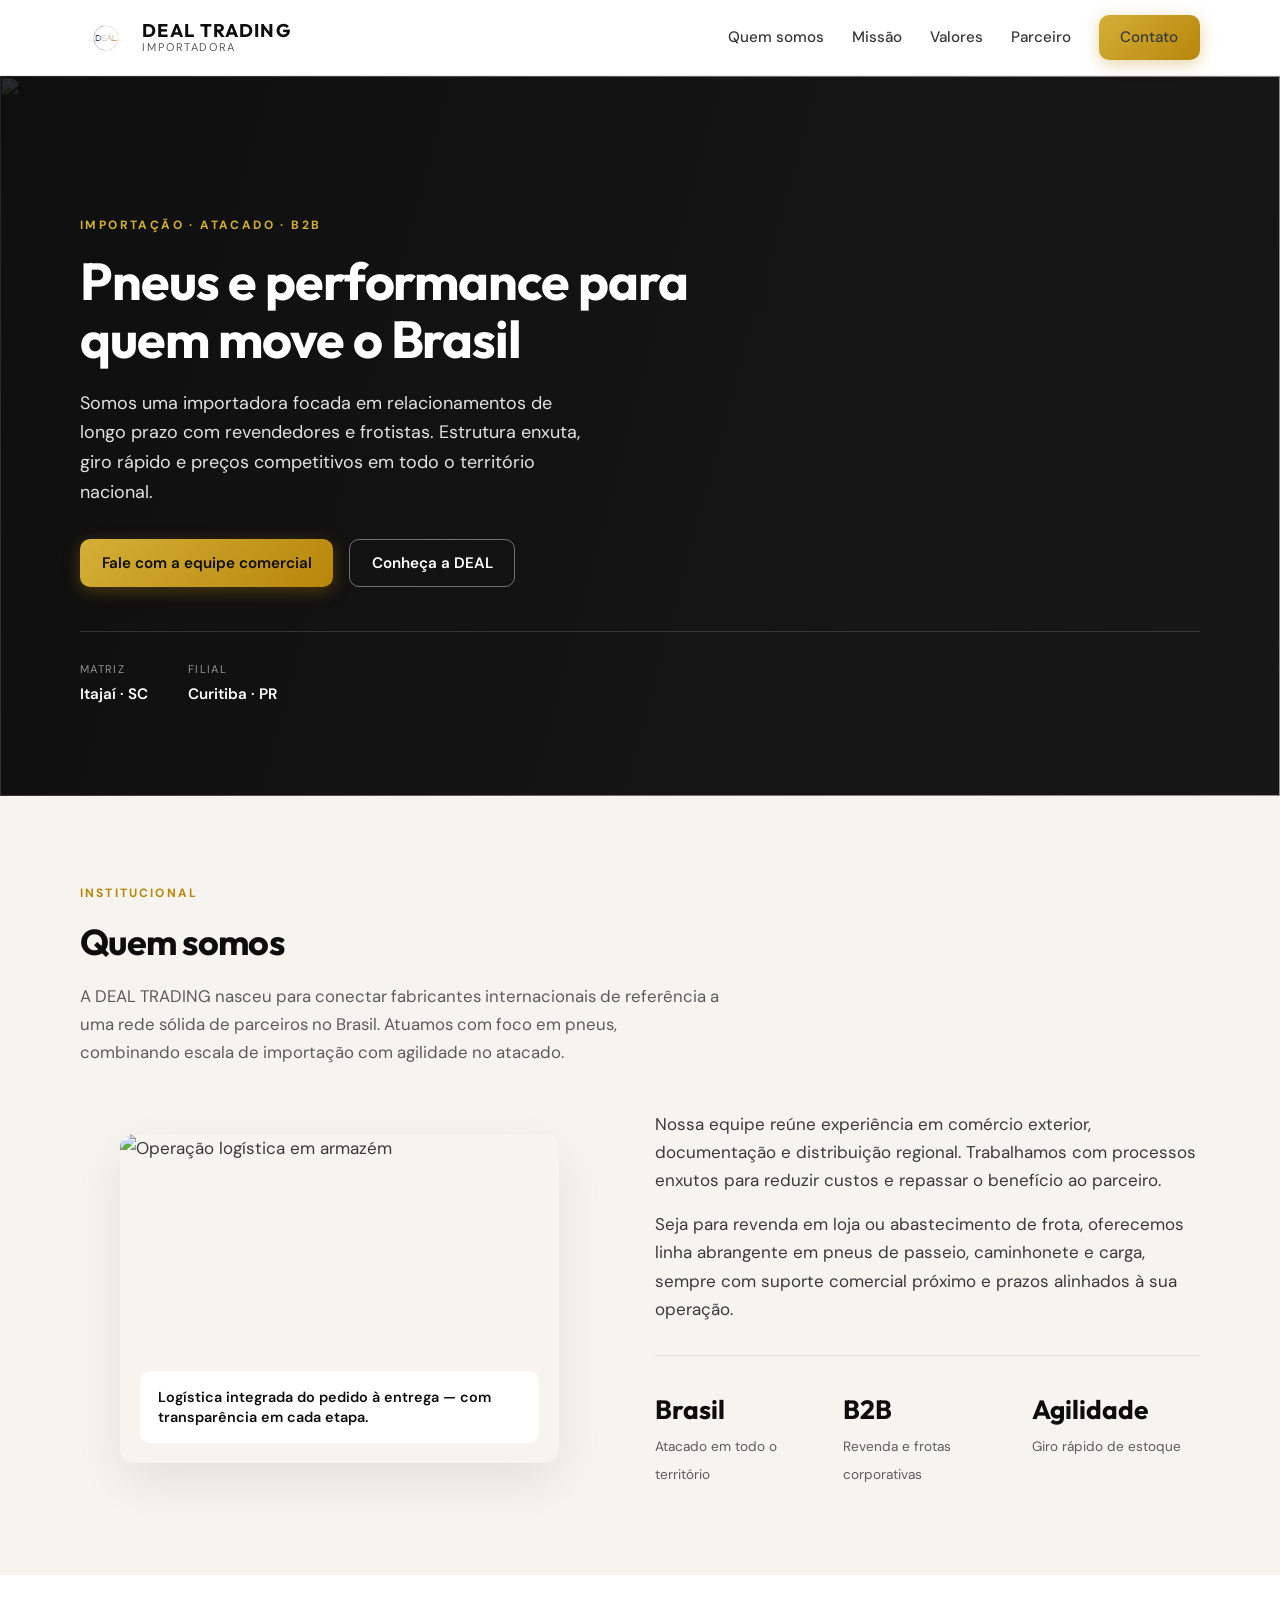
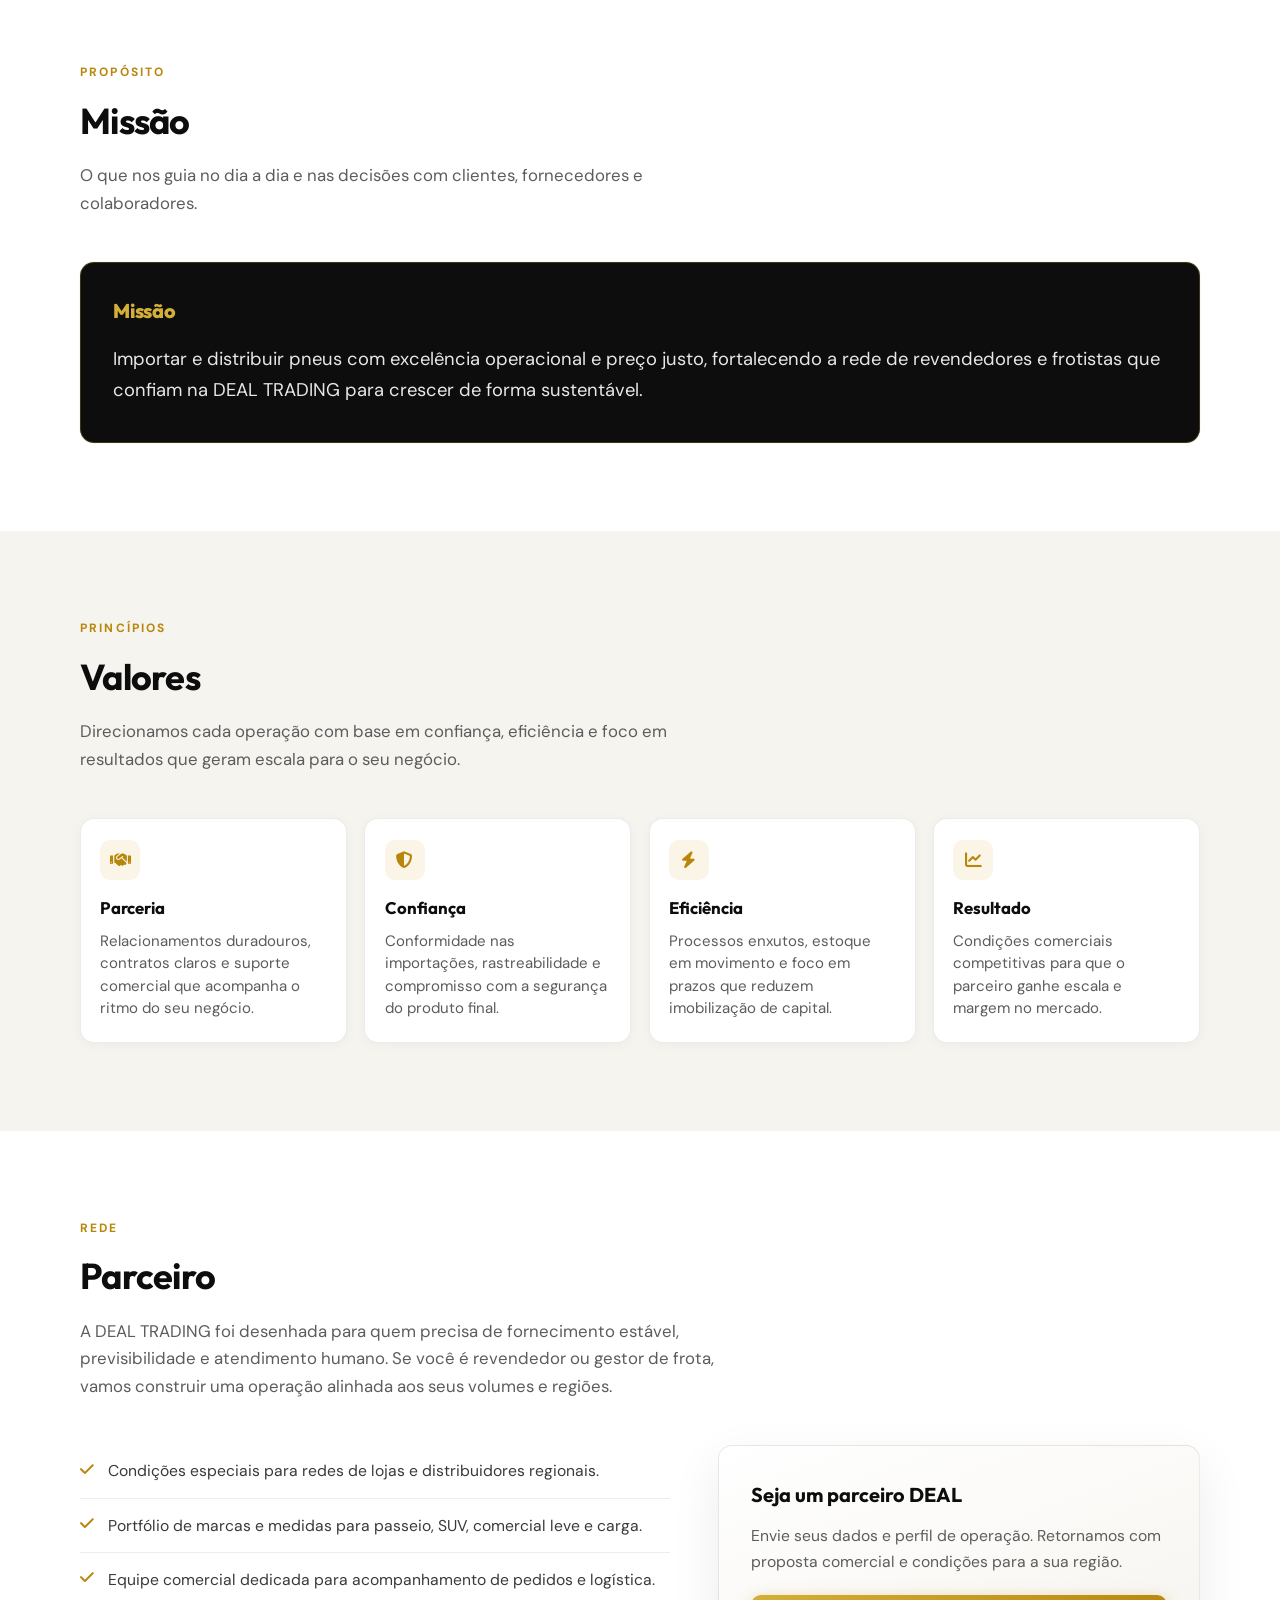
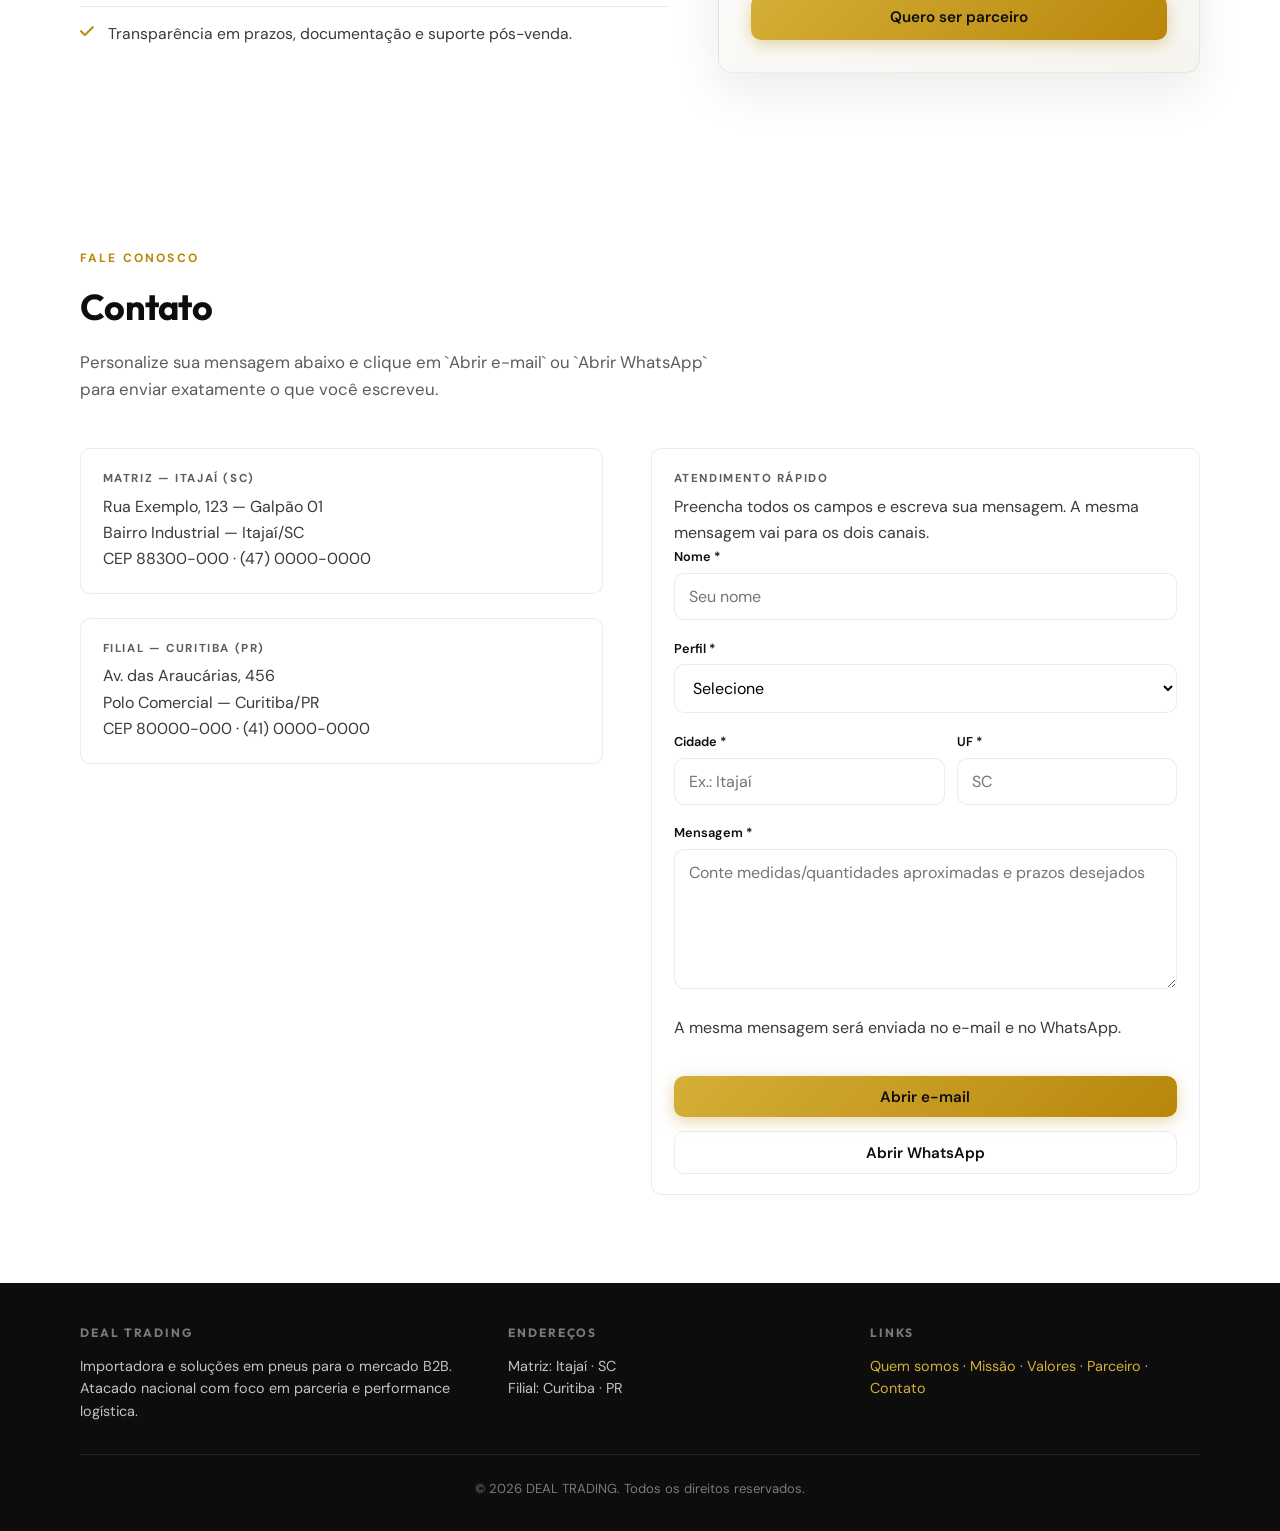
==== index.html @ a2741503 "v1.0" ====
<!DOCTYPE html>
<html lang="pt-BR">
<head>
  <meta charset="utf-8">
  <meta name="viewport" content="width=device-width, initial-scale=1">
  <meta name="description" content="DEAL TRADING — importadora especializada em pneus e soluções B2B. Atacado nacional, logística eficiente e parceria de longo prazo. Matriz em Itajaí (SC).">
  <meta name="theme-color" content="#0d0d0d">
  <title>DEAL TRADING | Importadora e soluções em pneus</title>
  <link rel="icon" type="image/svg+xml" href="data:image/svg+xml,%3Csvg xmlns='http://www.w3.org/2000/svg' viewBox='0 0 32 32'%3E%3Crect width='32' height='32' rx='6' fill='%23d4af37'/%3E%3Ctext x='16' y='21' text-anchor='middle' font-family='system-ui' font-size='14' font-weight='700' fill='%230d0d0d'%3ED%3C/text%3E%3C/svg%3E">
  <link rel="preconnect" href="https://fonts.googleapis.com">
  <link rel="preconnect" href="https://fonts.gstatic.com" crossorigin>
  <link href="https://fonts.googleapis.com/css2?family=DM+Sans:ital,opsz,wght@0,9..40,400;0,9..40,500;0,9..40,600;0,9..40,700&family=Outfit:wght@600;700&display=swap" rel="stylesheet">
  <link rel="stylesheet" href="https://cdnjs.cloudflare.com/ajax/libs/font-awesome/6.5.1/css/all.min.css" crossorigin="anonymous" referrerpolicy="no-referrer">
  <link rel="stylesheet" href="src/assets/css/styles.css">
</head>
<body>
  <a class="skip-link" href="#conteudo-principal">Ir para o conteúdo</a>

  <header class="site-header">
    <div class="site-header__inner">
      <a class="logo" href="#inicio" aria-label="DEAL TRADING — início">
        <img class="logo__mark" src="src/imgs/logo.png" alt="DEAL TRADING" height="52">
        <span class="logo__text">
          <span class="logo__name">Deal Trading</span>
          <span class="logo__tag">Importadora</span>
        </span>
      </a>

      <nav class="nav" aria-label="Principal">
        <a href="#quem-somos">Quem somos</a>
        <a href="#missao">Missão</a>
        <a href="#valores">Valores</a>
        <a href="#parceiro">Parceiro</a>
        <a href="#contato" class="btn btn--primary">Contato</a>
      </nav>

      <button class="menu-toggle" type="button" aria-expanded="false" aria-controls="menu-mobile" aria-label="Abrir menu">
        <span></span>
        <span></span>
        <span></span>
      </button>
    </div>
    <nav id="menu-mobile" class="nav-mobile" aria-label="Mobile">
      <a href="#quem-somos">Quem somos</a>
      <a href="#missao">Missão</a>
      <a href="#valores">Valores</a>
      <a href="#parceiro">Parceiro</a>
      <a href="#contato" class="btn btn--primary btn--block">Contato</a>
    </nav>
  </header>

  <main id="conteudo-principal">
    <section id="inicio" class="hero" aria-labelledby="hero-title">
      <div class="hero__bg" aria-hidden="true">
        <img src="https://images.unsplash.com/photo-1578844251758-2f71da64c96f?q=80&w=2071&auto=format&fit=crop" alt="" width="2071" height="1381" fetchpriority="high">
        <div class="hero__overlay"></div>
      </div>
      <div class="container">
        <p class="hero__label">Importação · Atacado · B2B</p>
        <h1 id="hero-title">Pneus e performance para quem move o Brasil</h1>
        <p class="hero__lead">
          Somos uma importadora focada em relacionamentos de longo prazo com revendedores e frotistas.
          Estrutura enxuta, giro rápido e preços competitivos em todo o território nacional.
        </p>
        <div class="hero__actions">
          <a class="btn btn--primary" href="#contato">Fale com a equipe comercial</a>
          <a class="btn btn--ghost btn--on-hero" href="#quem-somos">Conheça a DEAL</a>
        </div>
        <dl class="hero__meta">
          <div>
            <dt>Matriz</dt>
            <dd>Itajaí · SC</dd>
          </div>
          <div>
            <dt>Filial</dt>
            <dd>Curitiba · PR</dd>
          </div>
        </dl>
      </div>
    </section>

    <section id="quem-somos" class="section section--alt" aria-labelledby="quem-somos-title">
      <div class="container">
        <header class="section__head">
          <p class="section__eyebrow">Institucional</p>
          <h2 id="quem-somos-title" class="section__title">Quem somos</h2>
          <p class="section__desc">
            A DEAL TRADING nasceu para conectar fabricantes internacionais de referência a uma rede sólida de parceiros no Brasil.
            Atuamos com foco em pneus, combinando escala de importação com agilidade no atacado.
          </p>
        </header>
        <div class="split">
          <figure class="split__figure">
            <img src="https://images.unsplash.com/photo-1586528116311-ad8dd3c8310d?q=80&w=2070&auto=format&fit=crop" alt="Operação logística em armazém" width="2070" height="1380" loading="lazy">
            <figcaption class="split__badge">Logística integrada do pedido à entrega — com transparência em cada etapa.</figcaption>
          </figure>
          <div class="split__text">
            <p>
              Nossa equipe reúne experiência em comércio exterior, documentação e distribuição regional.
              Trabalhamos com processos enxutos para reduzir custos e repassar o benefício ao parceiro.
            </p>
            <p>
              Seja para revenda em loja ou abastecimento de frota, oferecemos linha abrangente em pneus de passeio,
              caminhonete e carga, sempre com suporte comercial próximo e prazos alinhados à sua operação.
            </p>
            <div class="stats" role="list">
              <div class="stat" role="listitem">
                <strong>Brasil</strong>
                <span>Atacado em todo o território</span>
              </div>
              <div class="stat" role="listitem">
                <strong>B2B</strong>
                <span>Revenda e frotas corporativas</span>
              </div>
              <div class="stat" role="listitem">
                <strong>Agilidade</strong>
                <span>Giro rápido de estoque</span>
              </div>
            </div>
          </div>
        </div>
      </div>
    </section>

    <section id="missao" class="section" aria-labelledby="missao-title">
      <div class="container">
        <header class="section__head">
          <p class="section__eyebrow">Propósito</p>
          <h2 id="missao-title" class="section__title">Missão</h2>
          <p class="section__desc">
            O que nos guia no dia a dia e nas decisões com clientes, fornecedores e colaboradores.
          </p>
        </header>

        <div class="mission" aria-labelledby="missao-subtitulo">
          <h3 id="missao-subtitulo" class="mission__title">Missão</h3>
          <p>
            Importar e distribuir pneus com excelência operacional e preço justo, fortalecendo a rede de revendedores e
            frotistas que confiam na DEAL TRADING para crescer de forma sustentável.
          </p>
        </div>
      </div>
    </section>

    <section id="valores" class="section section--alt" aria-labelledby="valores-title">
      <div class="container">
        <header class="section__head">
          <p class="section__eyebrow">Princípios</p>
          <h2 id="valores-title" class="section__title">Valores</h2>
          <p class="section__desc">
            Direcionamos cada operação com base em confiança, eficiência e foco em resultados que geram escala para o seu negócio.
          </p>
        </header>

        <div class="values" role="list" aria-label="Valores da DEAL TRADING">
          <article class="value-card" role="listitem">
            <div class="value-card__icon" aria-hidden="true"><i class="fa-solid fa-handshake"></i></div>
            <h3>Parceria</h3>
            <p>Relacionamentos duradouros, contratos claros e suporte comercial que acompanha o ritmo do seu negócio.</p>
          </article>
          <article class="value-card" role="listitem">
            <div class="value-card__icon" aria-hidden="true"><i class="fa-solid fa-shield-halved"></i></div>
            <h3>Confiança</h3>
            <p>Conformidade nas importações, rastreabilidade e compromisso com a segurança do produto final.</p>
          </article>
          <article class="value-card" role="listitem">
            <div class="value-card__icon" aria-hidden="true"><i class="fa-solid fa-bolt"></i></div>
            <h3>Eficiência</h3>
            <p>Processos enxutos, estoque em movimento e foco em prazos que reduzem imobilização de capital.</p>
          </article>
          <article class="value-card" role="listitem">
            <div class="value-card__icon" aria-hidden="true"><i class="fa-solid fa-chart-line"></i></div>
            <h3>Resultado</h3>
            <p>Condições comerciais competitivas para que o parceiro ganhe escala e margem no mercado.</p>
          </article>
        </div>
      </div>
    </section>

    <section id="parceiro" class="section" aria-labelledby="parceiro-title">
      <div class="container">
        <header class="section__head">
          <p class="section__eyebrow">Rede</p>
          <h2 id="parceiro-title" class="section__title">Parceiro</h2>
          <p class="section__desc">
            A DEAL TRADING foi desenhada para quem precisa de fornecimento estável, previsibilidade e atendimento humano.
            Se você é revendedor ou gestor de frota, vamos construir uma operação alinhada aos seus volumes e regiões.
          </p>
        </header>
        <div class="partner">
          <ul class="partner__list">
            <li>
              <i class="fa-solid fa-check" aria-hidden="true"></i>
              <span>Condições especiais para redes de lojas e distribuidores regionais.</span>
            </li>
            <li>
              <i class="fa-solid fa-check" aria-hidden="true"></i>
              <span>Portfólio de marcas e medidas para passeio, SUV, comercial leve e carga.</span>
            </li>
            <li>
              <i class="fa-solid fa-check" aria-hidden="true"></i>
              <span>Equipe comercial dedicada para acompanhamento de pedidos e logística.</span>
            </li>
            <li>
              <i class="fa-solid fa-check" aria-hidden="true"></i>
              <span>Transparência em prazos, documentação e suporte pós-venda.</span>
            </li>
          </ul>
          <aside class="partner__card">
            <h3>Seja um parceiro DEAL</h3>
            <p>Envie seus dados e perfil de operação. Retornamos com proposta comercial e condições para a sua região.</p>
            <a class="btn btn--primary btn--block" href="#contato">Quero ser parceiro</a>
          </aside>
        </div>
      </div>
    </section>

    <section id="contato" class="section" aria-labelledby="contato-title">
      <div class="container">
        <header class="section__head">
          <p class="section__eyebrow">Fale conosco</p>
          <h2 id="contato-title" class="section__title">Contato</h2>
          <p class="section__desc">
            Personalize sua mensagem abaixo e clique em `Abrir e-mail` ou `Abrir WhatsApp` para enviar exatamente o que você escreveu.
          </p>
        </header>
        <div class="contact-grid">
          <div class="contact-info">
            <div class="contact-block">
              <h3>Matriz — Itajaí (SC)</h3>
              <p>Rua Exemplo, 123 — Galpão 01<br>Bairro Industrial — Itajaí/SC<br>CEP 88300-000 · <a href="tel:+554700000000">(47) 0000-0000</a></p>
            </div>
            <div class="contact-block">
              <h3>Filial — Curitiba (PR)</h3>
              <p>Av. das Araucárias, 456<br>Polo Comercial — Curitiba/PR<br>CEP 80000-000 · <a href="tel:+554100000000">(41) 0000-0000</a></p>
            </div>
          </div>
          <div class="contact-actions">
            <div class="contact-block">
              <h3>Atendimento rápido</h3>
              <p>
              Preencha todos os campos e escreva sua mensagem. A mesma mensagem vai para os dois canais.
              </p>

              <form
                id="contact-message-form"
                class="form"
                data-email-to="contato@dealtrading.com.br"
                data-whatsapp-number="554700000000"
              >
                <div>
                  <label for="contact-name">Nome *</label>
                  <input
                    id="contact-name"
                    name="name"
                    type="text"
                    autocomplete="name"
                    placeholder="Seu nome"
                    required
                  >
                </div>

                <div>
                  <label for="contact-profile">Perfil *</label>
                  <select id="contact-profile" name="profile" required>
                    <option value="">Selecione</option>
                    <option value="Revendedor">Revendedor</option>
                    <option value="Distribuidor">Distribuidor</option>
                    <option value="Frota">Frota / corporativo</option>
                    <option value="Outro">Outro</option>
                  </select>
                </div>

                <div class="form-row">
                  <div>
                    <label for="contact-city">Cidade *</label>
                    <input
                      id="contact-city"
                      name="city"
                      type="text"
                      autocomplete="address-level2"
                      placeholder="Ex.: Itajaí"
                      required
                    >
                  </div>
                  <div class="form-row__uf">
                    <label for="contact-uf">UF *</label>
                    <input
                      id="contact-uf"
                      name="uf"
                      type="text"
                      maxlength="2"
                      autocomplete="address-level1"
                      placeholder="SC"
                      required
                    >
                  </div>
                </div>

                <div>
                  <label for="contact-message">Mensagem *</label>
                  <textarea
                    id="contact-message"
                    name="message"
                    required
                    placeholder="Conte medidas/quantidades aproximadas e prazos desejados"
                  ></textarea>
                </div>

                <p class="form-hint">A mesma mensagem será enviada no e-mail e no WhatsApp.</p>
                <p id="contact-message-status" class="form-status" role="status" aria-live="polite"></p>

                <div class="action-buttons">
                  <button id="open-email-btn" type="button" class="btn btn--primary btn--block">Abrir e-mail</button>
                  <button id="open-wa-btn" type="button" class="btn btn--ghost btn--block">Abrir WhatsApp</button>
                </div>
              </form>
            </div>
          </div>
        </div>
      </div>
    </section>
  </main>

  <footer class="site-footer">
    <div class="container">
      <div class="site-footer__grid">
        <div>
          <h2>DEAL TRADING</h2>
          <p>Importadora e soluções em pneus para o mercado B2B. Atacado nacional com foco em parceria e performance logística.</p>
        </div>
        <div>
          <h2>Endereços</h2>
          <p>Matriz: Itajaí · SC<br>Filial: Curitiba · PR</p>
        </div>
        <div>
          <h2>Links</h2>
          <p>
            <a href="#quem-somos">Quem somos</a> ·
            <a href="#missao">Missão</a> ·
            <a href="#valores">Valores</a> ·
            <a href="#parceiro">Parceiro</a> ·
            <a href="#contato">Contato</a>
          </p>
        </div>
      </div>
      <div class="footer-bottom">
        <p>© <span id="year"></span> DEAL TRADING. Todos os direitos reservados.</p>
      </div>
    </div>
  </footer>

  <script src="src/assets/js/main.js" defer></script>
  <script>
    document.getElementById("year").textContent = new Date().getFullYear();
  </script>
</body>
</html>
---- src/assets/css/styles.css ----
/* DEAL TRADING — Landing institucional */
:root {
  --gold: #d4af37;
  --gold-dark: #b8860b;
  --gold-soft: rgba(212, 175, 55, 0.12);
  --ink: #0d0d0d;
  --ink-soft: #1a1a1a;
  --text: #3a3a3a;
  --text-muted: #5c5c5c;
  --surface: #ffffff;
  --surface-alt: #f6f4ef;
  --border: rgba(13, 13, 13, 0.08);
  --radius: 14px;
  --radius-sm: 10px;
  --shadow: 0 18px 50px rgba(13, 13, 13, 0.08);
  --shadow-hover: 0 24px 60px rgba(13, 13, 13, 0.12);
  --font: "DM Sans", system-ui, -apple-system, sans-serif;
  --font-display: "Outfit", var(--font);
  --header-h: 76px;
  --ease: cubic-bezier(0.4, 0, 0.2, 1);
  --transition: 0.28s var(--ease);
}

*,
*::before,
*::after {
  box-sizing: border-box;
}

html {
  scroll-behavior: smooth;
}

@media (prefers-reduced-motion: reduce) {
  html {
    scroll-behavior: auto;
  }
  *,
  *::before,
  *::after {
    animation-duration: 0.01ms !important;
    animation-iteration-count: 1 !important;
    transition-duration: 0.01ms !important;
  }
}

body {
  margin: 0;
  font-family: var(--font);
  font-size: 1.0625rem;
  line-height: 1.65;
  color: var(--text);
  background: var(--surface);
}

img {
  max-width: 100%;
  height: auto;
  display: block;
}

a {
  color: var(--gold-dark);
  text-decoration-thickness: 1px;
  text-underline-offset: 3px;
  transition: color var(--transition);
}

a:hover {
  color: var(--ink);
}

:focus-visible {
  outline: 2px solid var(--gold);
  outline-offset: 3px;
}

.skip-link {
  position: absolute;
  left: -9999px;
  z-index: 9999;
  padding: 0.75rem 1rem;
  background: var(--ink);
  color: var(--surface);
  font-weight: 600;
}

.skip-link:focus {
  left: 1rem;
  top: 1rem;
}

.container {
  width: min(1120px, 100% - 2rem);
  margin-inline: auto;
}

/* Header */
.site-header {
  position: sticky;
  top: 0;
  z-index: 100;
  height: var(--header-h);
  display: flex;
  align-items: center;
  background: rgba(255, 255, 255, 0.92);
  backdrop-filter: blur(12px);
  -webkit-backdrop-filter: blur(12px);
  border-bottom: 1px solid var(--border);
}

.site-header__inner {
  display: flex;
  align-items: center;
  justify-content: space-between;
  gap: 1.5rem;
  width: min(1120px, 100% - 2rem);
  margin-inline: auto;
}

.logo {
  display: flex;
  align-items: center;
  gap: 0.65rem;
  text-decoration: none;
  color: inherit;
}

.logo__mark {
  display: block;
  flex-shrink: 0;
  height: 52px;
  width: auto;
}

.logo__text {
  display: flex;
  flex-direction: column;
  line-height: 1.1;
}

.logo__name {
  font-family: var(--font-display);
  font-weight: 700;
  font-size: 1.15rem;
  letter-spacing: 0.06em;
  text-transform: uppercase;
  color: var(--ink);
}

.logo__tag {
  font-size: 0.7rem;
  letter-spacing: 0.14em;
  text-transform: uppercase;
  color: var(--text-muted);
}

.nav {
  display: none;
  align-items: center;
  gap: 1.75rem;
}

@media (min-width: 880px) {
  .nav {
    display: flex;
  }
}

.nav a {
  font-weight: 500;
  font-size: 0.95rem;
  color: var(--text);
  text-decoration: none;
}

.nav a:hover {
  color: var(--gold-dark);
}

.nav a[aria-current="page"] {
  color: var(--gold-dark);
  font-weight: 600;
}

.btn {
  display: inline-flex;
  align-items: center;
  justify-content: center;
  gap: 0.5rem;
  padding: 0.65rem 1.35rem;
  font-family: inherit;
  font-size: 0.95rem;
  font-weight: 600;
  border-radius: var(--radius-sm);
  border: none;
  cursor: pointer;
  text-decoration: none;
  transition: background var(--transition), color var(--transition), transform var(--transition);
}

.btn--primary {
  background: linear-gradient(135deg, var(--gold) 0%, var(--gold-dark) 100%);
  color: var(--ink);
  box-shadow: 0 4px 16px rgba(184, 134, 11, 0.35);
}

.btn--primary:hover {
  filter: brightness(1.05);
  transform: translateY(-1px);
  color: var(--ink);
}

.btn--ghost {
  background: transparent;
  color: var(--ink);
  border: 1px solid var(--border);
}

.btn--ghost:hover {
  border-color: var(--gold-dark);
  color: var(--gold-dark);
}

.hero .btn--on-hero {
  color: #fff;
  border-color: rgba(255, 255, 255, 0.4);
}

.hero .btn--on-hero:hover {
  color: var(--gold);
  border-color: var(--gold);
}

.btn--block {
  width: 100%;
}

.menu-toggle {
  display: flex;
  flex-direction: column;
  justify-content: center;
  gap: 6px;
  width: 44px;
  height: 44px;
  padding: 0;
  border: none;
  background: transparent;
  cursor: pointer;
  border-radius: var(--radius-sm);
}

.menu-toggle span {
  display: block;
  height: 2px;
  width: 22px;
  background: var(--ink);
  margin-inline: auto;
  transition: transform var(--transition), opacity var(--transition);
}

.menu-toggle[aria-expanded="true"] span:nth-child(1) {
  transform: translateY(8px) rotate(45deg);
}

.menu-toggle[aria-expanded="true"] span:nth-child(2) {
  opacity: 0;
}

.menu-toggle[aria-expanded="true"] span:nth-child(3) {
  transform: translateY(-8px) rotate(-45deg);
}

@media (min-width: 880px) {
  .menu-toggle {
    display: none;
  }
}

.nav-mobile {
  display: none;
  position: fixed;
  inset: var(--header-h) 0 auto 0;
  background: var(--surface);
  border-bottom: 1px solid var(--border);
  padding: 1rem 1.5rem 1.5rem;
  flex-direction: column;
  gap: 0.25rem;
  box-shadow: var(--shadow);
}

.nav-mobile.is-open {
  display: flex;
}

.nav-mobile a {
  padding: 0.75rem 0;
  font-weight: 500;
  color: var(--text);
  text-decoration: none;
  border-bottom: 1px solid var(--border);
}

.nav-mobile a:last-of-type {
  border-bottom: none;
}

.nav-mobile .btn {
  margin-top: 0.5rem;
}

/* Hero */
.hero {
  position: relative;
  min-height: min(88vh, 720px);
  display: grid;
  align-items: end;
  padding: 3rem 0 4.5rem;
  color: #fff;
  background: var(--ink-soft);
}

.hero__bg {
  position: absolute;
  inset: 0;
  z-index: 0;
}

.hero__bg img {
  width: 100%;
  height: 100%;
  object-fit: cover;
}

.hero__overlay {
  position: absolute;
  inset: 0;
  background: linear-gradient(105deg, rgba(13, 13, 13, 0.88) 0%, rgba(13, 13, 13, 0.45) 55%, rgba(13, 13, 13, 0.25) 100%);
  z-index: 1;
}

.hero .container {
  position: relative;
  z-index: 2;
}

.hero__label {
  display: inline-block;
  font-size: 0.75rem;
  font-weight: 700;
  letter-spacing: 0.2em;
  text-transform: uppercase;
  color: var(--gold);
  margin-bottom: 1rem;
}

.hero h1 {
  font-family: var(--font-display);
  font-size: clamp(2rem, 4.5vw, 3.25rem);
  font-weight: 700;
  line-height: 1.12;
  letter-spacing: -0.02em;
  margin: 0 0 1.25rem;
  max-width: 18ch;
}

.hero__lead {
  font-size: 1.125rem;
  max-width: 42ch;
  margin: 0 0 2rem;
  color: rgba(255, 255, 255, 0.88);
}

.hero__actions {
  display: flex;
  flex-wrap: wrap;
  gap: 0.75rem 1rem;
}

.hero__meta {
  margin-top: 2.75rem;
  display: flex;
  flex-wrap: wrap;
  gap: 1.5rem 2.5rem;
  padding-top: 1.75rem;
  border-top: 1px solid rgba(255, 255, 255, 0.15);
}

.hero__meta dt {
  font-size: 0.7rem;
  letter-spacing: 0.12em;
  text-transform: uppercase;
  color: rgba(255, 255, 255, 0.55);
  margin-bottom: 0.2rem;
}

.hero__meta dd {
  margin: 0;
  font-weight: 600;
  font-size: 0.95rem;
}

/* Sections */
.section {
  padding: clamp(3.5rem, 8vw, 5.5rem) 0;
}

.section--alt {
  background: var(--surface-alt);
}

.section__head {
  max-width: 640px;
  margin-bottom: 2.75rem;
}

.section__eyebrow {
  font-size: 0.75rem;
  font-weight: 700;
  letter-spacing: 0.18em;
  text-transform: uppercase;
  color: var(--gold-dark);
  margin: 0 0 0.5rem;
}

.section__title {
  font-family: var(--font-display);
  font-size: clamp(1.65rem, 3vw, 2.25rem);
  font-weight: 700;
  color: var(--ink);
  letter-spacing: -0.02em;
  margin: 0 0 0.75rem;
}

.section__desc {
  margin: 0;
  color: var(--text-muted);
  font-size: 1.05rem;
}

/* Quem somos */
.split {
  display: grid;
  gap: 2.5rem;
  align-items: center;
}

@media (min-width: 900px) {
  .split {
    grid-template-columns: 1fr 1.05fr;
    gap: 3.5rem;
  }
}

.split__figure {
  position: relative;
  border-radius: var(--radius);
  overflow: hidden;
  box-shadow: var(--shadow);
}

.split__figure img {
  aspect-ratio: 4/3;
  object-fit: cover;
  width: 100%;
}

.split__badge {
  position: absolute;
  bottom: 1.25rem;
  left: 1.25rem;
  right: 1.25rem;
  padding: 1rem 1.15rem;
  background: rgba(255, 255, 255, 0.95);
  backdrop-filter: blur(8px);
  border-radius: var(--radius-sm);
  font-size: 0.9rem;
  color: var(--ink);
  font-weight: 600;
  line-height: 1.4;
}

.split__text p {
  margin: 0 0 1rem;
}

.split__text p:last-child {
  margin-bottom: 0;
}

.stats {
  display: grid;
  grid-template-columns: repeat(auto-fit, minmax(140px, 1fr));
  gap: 1.25rem;
  margin-top: 2rem;
  padding-top: 2rem;
  border-top: 1px solid var(--border);
}

.stat strong {
  display: block;
  font-family: var(--font-display);
  font-size: 1.65rem;
  font-weight: 700;
  color: var(--ink);
}

.stat span {
  font-size: 0.85rem;
  color: var(--text-muted);
}

/* Missão e valores */
.mission {
  background: var(--ink);
  color: rgba(255, 255, 255, 0.9);
  border-radius: var(--radius);
  padding: 2rem 2rem 2.25rem;
  margin-bottom: 0;
  border: 1px solid rgba(212, 175, 55, 0.25);
  box-shadow: 0 0 0 1px rgba(212, 175, 55, 0.08);
}

.mission-grid {
  display: grid;
  gap: 2.25rem;
}

@media (min-width: 900px) {
  .mission-grid {
    grid-template-columns: 1fr 1.05fr;
    align-items: start;
    gap: 3rem;
  }
}

.mission__title {
  font-family: var(--font-display);
  color: var(--gold);
  font-weight: 800;
  letter-spacing: -0.01em;
  margin: 0 0 1rem;
}

.values-block {
  padding-top: 0.25rem;
}

.values__title {
  font-family: var(--font-display);
  color: var(--ink);
  font-weight: 800;
  letter-spacing: -0.01em;
  margin: 0 0 1rem;
}

.mission p {
  margin: 0;
  font-size: 1.15rem;
  line-height: 1.7;
}

.mission strong {
  color: var(--gold);
}

.values {
  display: grid;
  gap: 1.1rem;
  align-items: stretch;
}

@media (min-width: 880px) {
  .values {
    grid-template-columns: repeat(2, 1fr);
  }

  .value-card {
    min-height: 220px;
  }
}

@media (min-width: 1200px) {
  .values {
    grid-template-columns: repeat(4, 1fr);
  }
}

.value-card {
  background: var(--surface);
  border: 1px solid var(--border);
  border-radius: var(--radius);
  padding: 1.35rem 1.2rem;
  box-shadow: 0 2px 12px rgba(0, 0, 0, 0.04);
  transition: box-shadow var(--transition), transform var(--transition);
  display: flex;
  flex-direction: column;
}

.value-card:hover {
  box-shadow: var(--shadow-hover);
  transform: translateY(-3px);
}

.value-card__icon {
  width: 40px;
  height: 40px;
  display: grid;
  place-items: center;
  border-radius: var(--radius-sm);
  background: var(--gold-soft);
  color: var(--gold-dark);
  margin-bottom: 0.85rem;
  font-size: 1.05rem;
}

.value-card h3 {
  font-family: var(--font-display);
  font-size: 1.05rem;
  font-weight: 700;
  color: var(--ink);
  margin: 0 0 0.5rem;
}

.value-card p {
  margin: 0;
  font-size: 0.94rem;
  color: var(--text-muted);
  line-height: 1.5;
}

/* Parceiro */
.partner {
  display: grid;
  gap: 2rem;
}

@media (min-width: 880px) {
  .partner {
    grid-template-columns: 1.1fr 0.9fr;
    align-items: start;
    gap: 3rem;
  }
}

.partner__list {
  list-style: none;
  margin: 0;
  padding: 0;
}

.partner__list li {
  display: flex;
  gap: 0.85rem;
  padding: 0.85rem 0;
  border-bottom: 1px solid var(--border);
  font-size: 0.98rem;
}

.partner__list li:last-child {
  border-bottom: none;
}

.partner__list i {
  color: var(--gold-dark);
  margin-top: 0.2rem;
}

.partner__card {
  background: linear-gradient(160deg, var(--surface) 0%, var(--surface-alt) 100%);
  border: 1px solid var(--border);
  border-radius: var(--radius);
  padding: 2rem;
  box-shadow: var(--shadow);
}

.partner__card h3 {
  font-family: var(--font-display);
  font-size: 1.25rem;
  margin: 0 0 0.75rem;
  color: var(--ink);
}

.partner__card p {
  margin: 0 0 1.25rem;
  color: var(--text-muted);
  font-size: 0.98rem;
}

/* Contato */
.contact-grid {
  display: grid;
  gap: 2.5rem;
}

@media (min-width: 880px) {
  .contact-grid {
    grid-template-columns: 1fr 1.05fr;
    gap: 3rem;
    align-items: start;
  }
}

.contact-info {
  display: flex;
  flex-direction: column;
  gap: 1.5rem;
}

.contact-actions {
  width: 100%;
}

.action-buttons {
  display: grid;
  gap: 0.9rem;
  margin-top: 1.1rem;
}

@media (min-width: 720px) {
  .action-buttons {
    grid-template-columns: 1fr;
  }
}

.contact-block {
  padding: 1.25rem 1.35rem;
  background: var(--surface);
  border: 1px solid var(--border);
  border-radius: var(--radius-sm);
}

.contact-block h3 {
  font-size: 0.72rem;
  letter-spacing: 0.14em;
  text-transform: uppercase;
  color: var(--text-muted);
  margin: 0 0 0.35rem;
  font-weight: 700;
}

.contact-block p,
.contact-block a {
  margin: 0;
  font-size: 1rem;
  color: var(--text);
  text-decoration: none;
}

.contact-block a:hover {
  color: var(--gold-dark);
}

.form-row {
  display: grid;
  grid-template-columns: 1fr auto;
  gap: 0.75rem;
  align-items: end;
}

.form-row__uf input {
  width: 72px;
  text-transform: uppercase;
}

.form {
  display: flex;
  flex-direction: column;
  gap: 1.1rem;
}

.form label {
  display: block;
  font-size: 0.8rem;
  font-weight: 600;
  color: var(--ink);
  margin-bottom: 0.35rem;
}

.form input,
.form textarea,
.form select {
  width: 100%;
  padding: 0.75rem 0.9rem;
  font-family: inherit;
  font-size: 1rem;
  border: 1px solid var(--border);
  border-radius: var(--radius-sm);
  background: var(--surface);
  transition: border-color var(--transition), box-shadow var(--transition);
}

.form input:focus,
.form textarea:focus,
.form select:focus {
  outline: none;
  border-color: var(--gold-dark);
  box-shadow: 0 0 0 3px var(--gold-soft);
}

.form textarea {
  min-height: 140px;
  resize: vertical;
}

.form-hint {
  font-size: 0.8rem;
  color: var(--text-muted);
  margin: 0;
}

.form-status {
  font-size: 0.9rem;
  padding: 0.75rem 1rem;
  border-radius: var(--radius-sm);
  display: none;
}

.form-status.is-visible {
  display: block;
}

.form-status--ok {
  background: #e8f5e9;
  color: #1b5e20;
  border: 1px solid #a5d6a7;
}

.form-status--err {
  background: #ffebee;
  color: #b71c1c;
  border: 1px solid #ef9a9a;
}

/* Footer */
.site-footer {
  background: var(--ink);
  color: rgba(255, 255, 255, 0.75);
  padding: 2.5rem 0 2rem;
  font-size: 0.9rem;
}

.site-footer a {
  color: var(--gold);
  text-decoration: none;
}

.site-footer a:hover {
  color: #fff;
}

.site-footer__grid {
  display: grid;
  gap: 2rem;
  margin-bottom: 2rem;
}

@media (min-width: 720px) {
  .site-footer__grid {
    grid-template-columns: 1.2fr 1fr 1fr;
  }
}

.site-footer h2 {
  font-family: var(--font-display);
  font-size: 0.75rem;
  letter-spacing: 0.16em;
  text-transform: uppercase;
  color: rgba(255, 255, 255, 0.45);
  margin: 0 0 0.75rem;
  font-weight: 700;
}

.site-footer p {
  margin: 0;
  line-height: 1.55;
}

.footer-bottom {
  padding-top: 1.5rem;
  border-top: 1px solid rgba(255, 255, 255, 0.1);
  text-align: center;
  color: rgba(255, 255, 255, 0.45);
  font-size: 0.82rem;
}
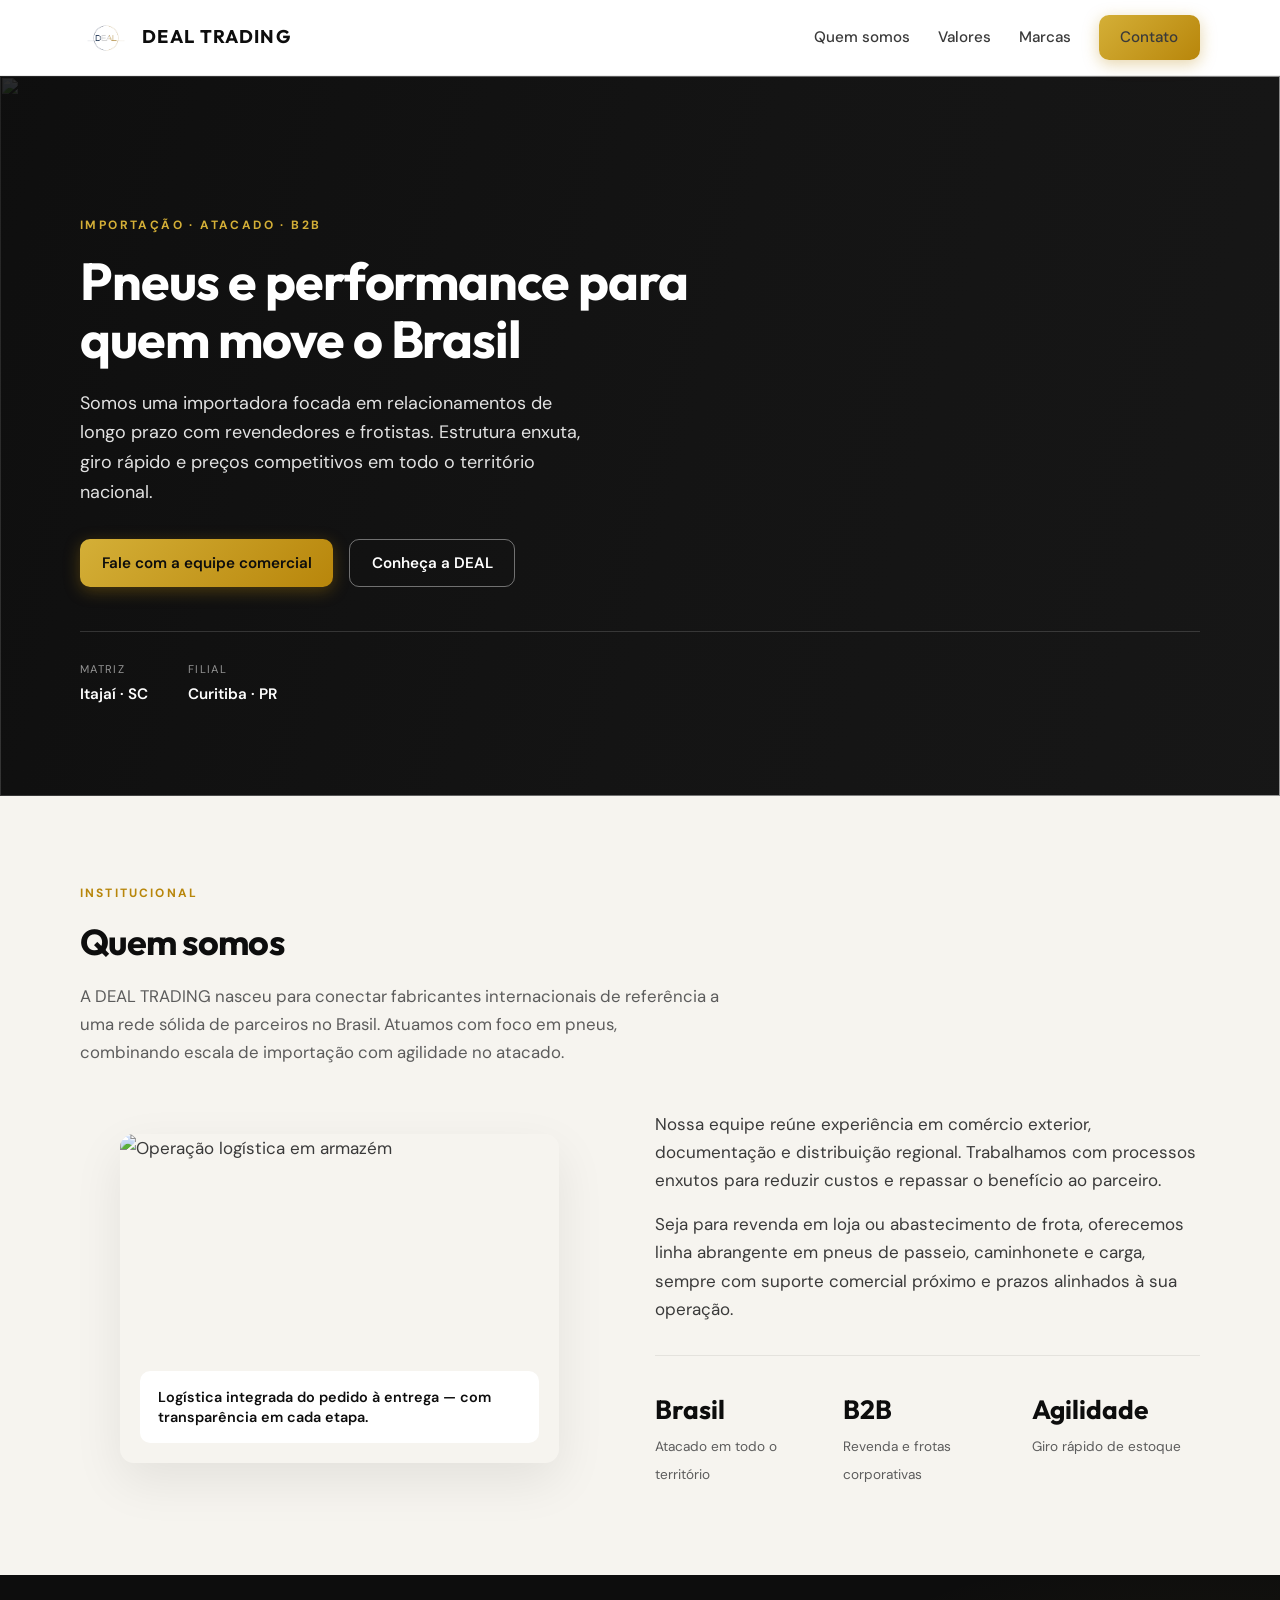
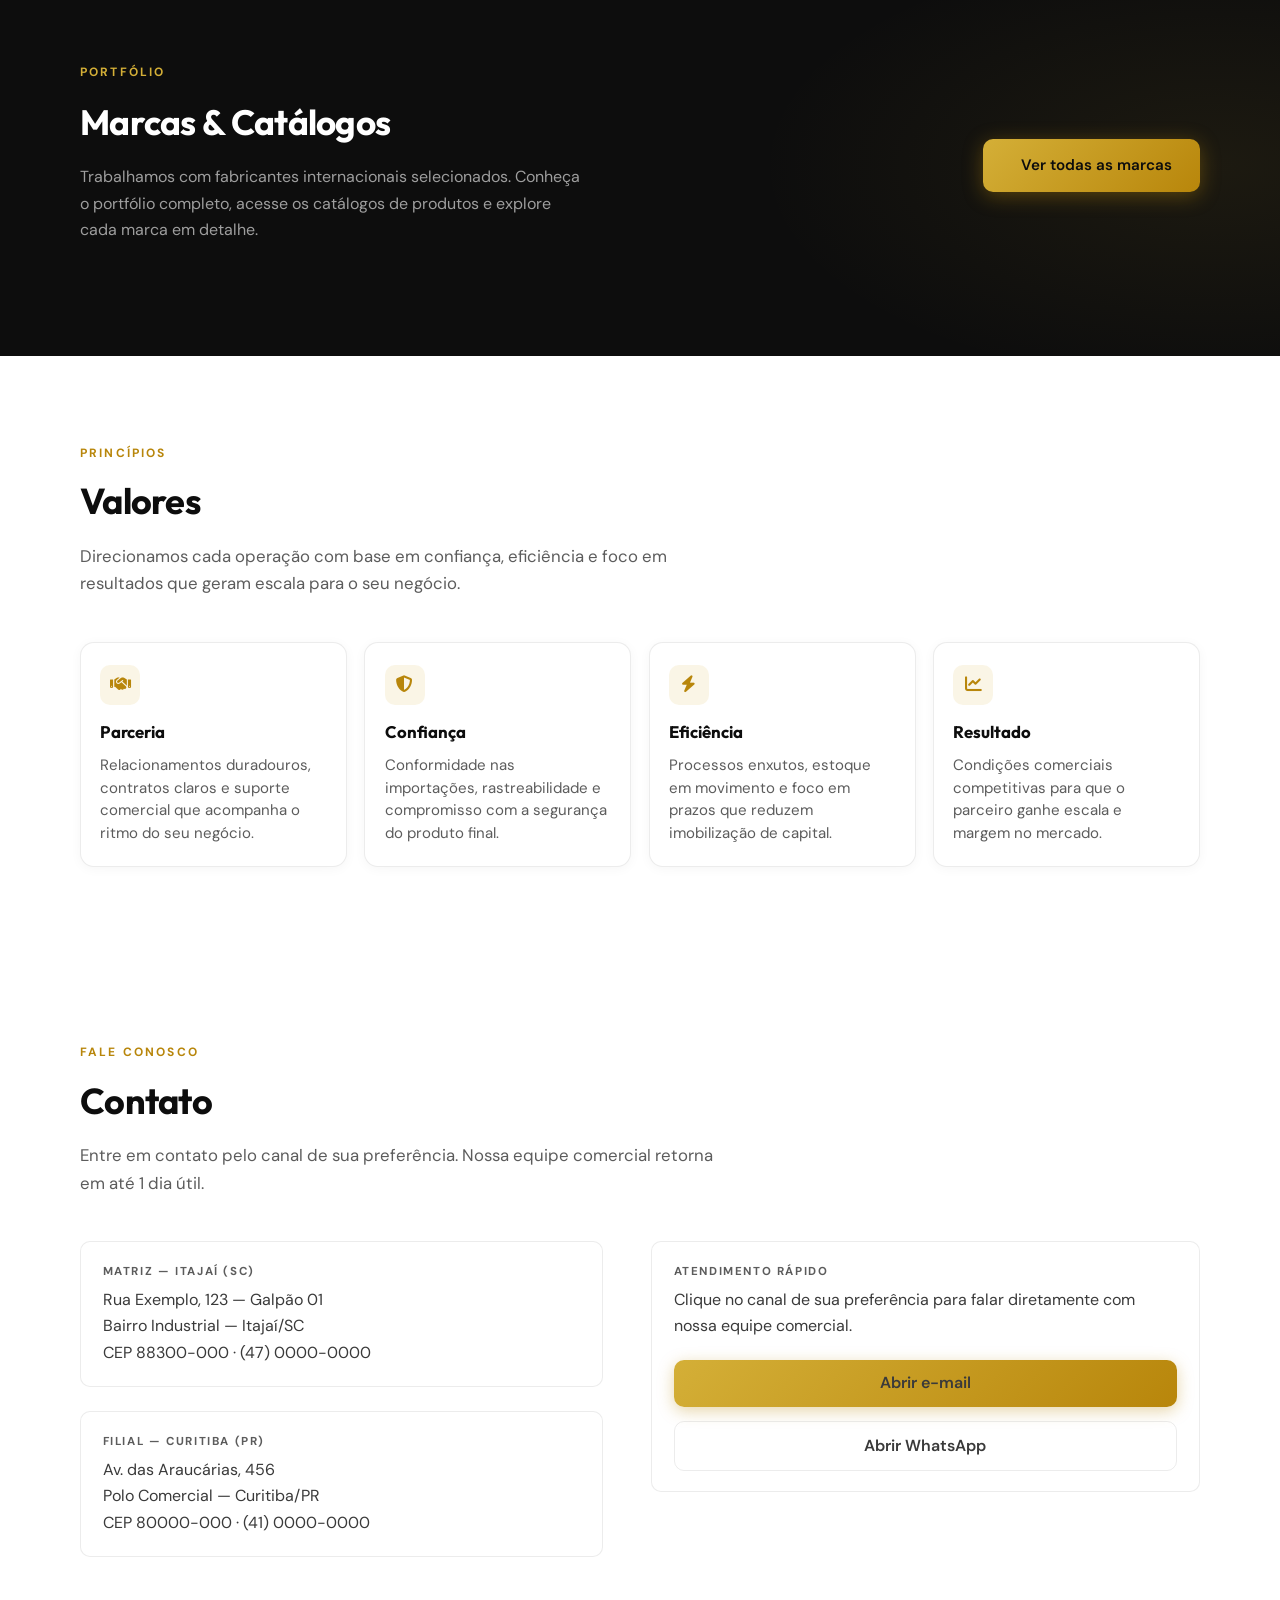
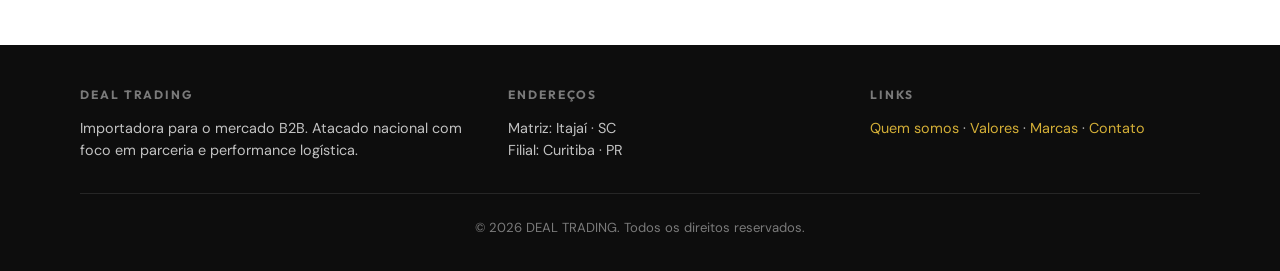
==== commit 3a70467b: "v2.0" ====
--- a/index.html
+++ b/index.html
@@ -5,13 +5,153 @@
   <meta name="viewport" content="width=device-width, initial-scale=1">
   <meta name="description" content="DEAL TRADING — importadora especializada em pneus e soluções B2B. Atacado nacional, logística eficiente e parceria de longo prazo. Matriz em Itajaí (SC).">
   <meta name="theme-color" content="#0d0d0d">
-  <title>DEAL TRADING | Importadora e soluções em pneus</title>
+  <title>DEAL TRADING | Importadora</title>
   <link rel="icon" type="image/svg+xml" href="data:image/svg+xml,%3Csvg xmlns='http://www.w3.org/2000/svg' viewBox='0 0 32 32'%3E%3Crect width='32' height='32' rx='6' fill='%23d4af37'/%3E%3Ctext x='16' y='21' text-anchor='middle' font-family='system-ui' font-size='14' font-weight='700' fill='%230d0d0d'%3ED%3C/text%3E%3C/svg%3E">
   <link rel="preconnect" href="https://fonts.googleapis.com">
   <link rel="preconnect" href="https://fonts.gstatic.com" crossorigin>
   <link href="https://fonts.googleapis.com/css2?family=DM+Sans:ital,opsz,wght@0,9..40,400;0,9..40,500;0,9..40,600;0,9..40,700&family=Outfit:wght@600;700&display=swap" rel="stylesheet">
   <link rel="stylesheet" href="https://cdnjs.cloudflare.com/ajax/libs/font-awesome/6.5.1/css/all.min.css" crossorigin="anonymous" referrerpolicy="no-referrer">
   <link rel="stylesheet" href="src/assets/css/styles.css">
+  <style>
+    /* ===== SEÇÃO MARCAS (index) ===== */
+    .marcas-cta-section {
+      padding: clamp(3.5rem, 8vw, 5.5rem) 0;
+      background: var(--ink);
+      position: relative;
+      overflow: hidden;
+    }
+
+    .marcas-cta-section::before {
+      content: '';
+      position: absolute;
+      inset: 0;
+      background: radial-gradient(ellipse 55% 90% at 95% 50%, rgba(212,175,55,0.08) 0%, transparent 65%);
+      pointer-events: none;
+    }
+
+    .marcas-cta-section .container {
+      position: relative;
+      z-index: 1;
+      display: flex;
+      flex-direction: column;
+      align-items: flex-start;
+      gap: 2rem;
+    }
+
+    @media (min-width: 720px) {
+      .marcas-cta-section .container {
+        flex-direction: row;
+        align-items: center;
+        justify-content: space-between;
+        gap: 3rem;
+      }
+    }
+
+    .marcas-cta__content {
+      flex: 1;
+    }
+
+    .marcas-cta__eyebrow {
+      font-size: 0.75rem;
+      font-weight: 700;
+      letter-spacing: 0.18em;
+      text-transform: uppercase;
+      color: var(--gold);
+      margin: 0 0 0.6rem;
+    }
+
+    .marcas-cta__title {
+      font-family: var(--font-display);
+      font-size: clamp(1.6rem, 3.2vw, 2.2rem);
+      font-weight: 700;
+      color: #fff;
+      letter-spacing: -0.02em;
+      margin: 0 0 0.85rem;
+    }
+
+    .marcas-cta__desc {
+      font-size: 1rem;
+      color: rgba(255,255,255,0.6);
+      max-width: 46ch;
+      margin: 0;
+      line-height: 1.65;
+    }
+
+    .marcas-cta__logos {
+      display: flex;
+      align-items: center;
+      gap: 0.75rem;
+      flex-wrap: wrap;
+      margin-top: 1.5rem;
+    }
+
+    .marcas-cta__logo-pill {
+      height: 36px;
+      padding: 0 0.85rem;
+      background: rgba(255,255,255,0.06);
+      border: 1px solid rgba(255,255,255,0.1);
+      border-radius: 100px;
+      display: flex;
+      align-items: center;
+      justify-content: center;
+    }
+
+    .marcas-cta__logo-pill img {
+      height: 20px;
+      width: auto;
+      object-fit: contain;
+      filter: brightness(0) invert(1);
+      opacity: 0.65;
+    }
+
+    .marcas-cta__logo-pill span {
+      font-size: 0.72rem;
+      font-weight: 700;
+      letter-spacing: 0.06em;
+      color: rgba(255,255,255,0.65);
+      text-transform: uppercase;
+    }
+
+    .marcas-cta__more {
+      font-size: 0.78rem;
+      color: rgba(255,255,255,0.4);
+      align-self: center;
+      white-space: nowrap;
+    }
+
+    .marcas-cta__action {
+      flex-shrink: 0;
+    }
+
+    .marcas-cta__btn {
+      display: inline-flex;
+      align-items: center;
+      gap: 0.6rem;
+      padding: 0.85rem 1.75rem;
+      font-family: inherit;
+      font-size: 0.95rem;
+      font-weight: 600;
+      background: linear-gradient(135deg, var(--gold) 0%, var(--gold-dark) 100%);
+      color: var(--ink);
+      border-radius: var(--radius-sm);
+      text-decoration: none;
+      border: none;
+      cursor: pointer;
+      box-shadow: 0 4px 20px rgba(184,134,11,0.4);
+      transition: filter var(--transition), transform var(--transition);
+      white-space: nowrap;
+    }
+
+    .marcas-cta__btn:hover {
+      filter: brightness(1.06);
+      transform: translateY(-2px);
+      color: var(--ink);
+    }
+
+    .marcas-cta__btn i {
+      font-size: 0.9rem;
+    }
+  </style>
 </head>
 <body>
   <a class="skip-link" href="#conteudo-principal">Ir para o conteúdo</a>
@@ -22,15 +162,13 @@
         <img class="logo__mark" src="src/imgs/logo.png" alt="DEAL TRADING" height="52">
         <span class="logo__text">
           <span class="logo__name">Deal Trading</span>
-          <span class="logo__tag">Importadora</span>
         </span>
       </a>
 
       <nav class="nav" aria-label="Principal">
         <a href="#quem-somos">Quem somos</a>
-        <a href="#missao">Missão</a>
         <a href="#valores">Valores</a>
-        <a href="#parceiro">Parceiro</a>
+        <a href="marcas.html">Marcas</a>
         <a href="#contato" class="btn btn--primary">Contato</a>
       </nav>
 
@@ -42,9 +180,8 @@
     </div>
     <nav id="menu-mobile" class="nav-mobile" aria-label="Mobile">
       <a href="#quem-somos">Quem somos</a>
-      <a href="#missao">Missão</a>
       <a href="#valores">Valores</a>
-      <a href="#parceiro">Parceiro</a>
+      <a href="marcas.html">Marcas</a>
       <a href="#contato" class="btn btn--primary btn--block">Contato</a>
     </nav>
   </header>
@@ -122,27 +259,29 @@
       </div>
     </section>
 
-    <section id="missao" class="section" aria-labelledby="missao-title">
-      <div class="container">
-        <header class="section__head">
-          <p class="section__eyebrow">Propósito</p>
-          <h2 id="missao-title" class="section__title">Missão</h2>
-          <p class="section__desc">
-            O que nos guia no dia a dia e nas decisões com clientes, fornecedores e colaboradores.
-          </p>
-        </header>
-
-        <div class="mission" aria-labelledby="missao-subtitulo">
-          <h3 id="missao-subtitulo" class="mission__title">Missão</h3>
-          <p>
-            Importar e distribuir pneus com excelência operacional e preço justo, fortalecendo a rede de revendedores e
-            frotistas que confiam na DEAL TRADING para crescer de forma sustentável.
-          </p>
-        </div>
-      </div>
-    </section>
-
-    <section id="valores" class="section section--alt" aria-labelledby="valores-title">
+    <!-- SEÇÃO MARCAS E CATÁLOGOS — um único bloco -->
+    <section id="parceiro" class="marcas-cta-section" aria-labelledby="marcas-cta-title">
+      <div class="container">
+        <div class="marcas-cta__content">
+          <p class="marcas-cta__eyebrow">Portfólio</p>
+          <h2 id="marcas-cta-title" class="marcas-cta__title">Marcas &amp; Catálogos</h2>
+          <p class="marcas-cta__desc">
+            Trabalhamos com fabricantes internacionais selecionados. Conheça o portfólio completo, acesse os catálogos de produtos e explore cada marca em detalhe.
+          </p>
+          <div class="marcas-cta__logos" aria-hidden="true" id="marcas-preview-logos">
+            <!-- Logos carregadas dinamicamente pelo main.js -->
+          </div>
+        </div>
+        <div class="marcas-cta__action">
+          <a href="marcas.html" class="marcas-cta__btn">
+            <i class="fa-solid fa-grid-2"></i>
+            Ver todas as marcas
+          </a>
+        </div>
+      </div>
+    </section>
+
+    <section id="valores" class="section" aria-labelledby="valores-title">
       <div class="container">
         <header class="section__head">
           <p class="section__eyebrow">Princípios</p>
@@ -177,51 +316,13 @@
       </div>
     </section>
 
-    <section id="parceiro" class="section" aria-labelledby="parceiro-title">
-      <div class="container">
-        <header class="section__head">
-          <p class="section__eyebrow">Rede</p>
-          <h2 id="parceiro-title" class="section__title">Parceiro</h2>
-          <p class="section__desc">
-            A DEAL TRADING foi desenhada para quem precisa de fornecimento estável, previsibilidade e atendimento humano.
-            Se você é revendedor ou gestor de frota, vamos construir uma operação alinhada aos seus volumes e regiões.
-          </p>
-        </header>
-        <div class="partner">
-          <ul class="partner__list">
-            <li>
-              <i class="fa-solid fa-check" aria-hidden="true"></i>
-              <span>Condições especiais para redes de lojas e distribuidores regionais.</span>
-            </li>
-            <li>
-              <i class="fa-solid fa-check" aria-hidden="true"></i>
-              <span>Portfólio de marcas e medidas para passeio, SUV, comercial leve e carga.</span>
-            </li>
-            <li>
-              <i class="fa-solid fa-check" aria-hidden="true"></i>
-              <span>Equipe comercial dedicada para acompanhamento de pedidos e logística.</span>
-            </li>
-            <li>
-              <i class="fa-solid fa-check" aria-hidden="true"></i>
-              <span>Transparência em prazos, documentação e suporte pós-venda.</span>
-            </li>
-          </ul>
-          <aside class="partner__card">
-            <h3>Seja um parceiro DEAL</h3>
-            <p>Envie seus dados e perfil de operação. Retornamos com proposta comercial e condições para a sua região.</p>
-            <a class="btn btn--primary btn--block" href="#contato">Quero ser parceiro</a>
-          </aside>
-        </div>
-      </div>
-    </section>
-
     <section id="contato" class="section" aria-labelledby="contato-title">
       <div class="container">
         <header class="section__head">
           <p class="section__eyebrow">Fale conosco</p>
           <h2 id="contato-title" class="section__title">Contato</h2>
           <p class="section__desc">
-            Personalize sua mensagem abaixo e clique em `Abrir e-mail` ou `Abrir WhatsApp` para enviar exatamente o que você escreveu.
+            Entre em contato pelo canal de sua preferência. Nossa equipe comercial retorna em até 1 dia útil.
           </p>
         </header>
         <div class="contact-grid">
@@ -238,83 +339,19 @@
           <div class="contact-actions">
             <div class="contact-block">
               <h3>Atendimento rápido</h3>
-              <p>
-              Preencha todos os campos e escreva sua mensagem. A mesma mensagem vai para os dois canais.
-              </p>
-
-              <form
-                id="contact-message-form"
-                class="form"
-                data-email-to="contato@dealtrading.com.br"
-                data-whatsapp-number="554700000000"
-              >
-                <div>
-                  <label for="contact-name">Nome *</label>
-                  <input
-                    id="contact-name"
-                    name="name"
-                    type="text"
-                    autocomplete="name"
-                    placeholder="Seu nome"
-                    required
-                  >
-                </div>
-
-                <div>
-                  <label for="contact-profile">Perfil *</label>
-                  <select id="contact-profile" name="profile" required>
-                    <option value="">Selecione</option>
-                    <option value="Revendedor">Revendedor</option>
-                    <option value="Distribuidor">Distribuidor</option>
-                    <option value="Frota">Frota / corporativo</option>
-                    <option value="Outro">Outro</option>
-                  </select>
-                </div>
-
-                <div class="form-row">
-                  <div>
-                    <label for="contact-city">Cidade *</label>
-                    <input
-                      id="contact-city"
-                      name="city"
-                      type="text"
-                      autocomplete="address-level2"
-                      placeholder="Ex.: Itajaí"
-                      required
-                    >
-                  </div>
-                  <div class="form-row__uf">
-                    <label for="contact-uf">UF *</label>
-                    <input
-                      id="contact-uf"
-                      name="uf"
-                      type="text"
-                      maxlength="2"
-                      autocomplete="address-level1"
-                      placeholder="SC"
-                      required
-                    >
-                  </div>
-                </div>
-
-                <div>
-                  <label for="contact-message">Mensagem *</label>
-                  <textarea
-                    id="contact-message"
-                    name="message"
-                    required
-                    placeholder="Conte medidas/quantidades aproximadas e prazos desejados"
-                  ></textarea>
-                </div>
-
-                <p class="form-hint">A mesma mensagem será enviada no e-mail e no WhatsApp.</p>
-                <p id="contact-message-status" class="form-status" role="status" aria-live="polite"></p>
-
-                <div class="action-buttons">
-                  <button id="open-email-btn" type="button" class="btn btn--primary btn--block">Abrir e-mail</button>
-                  <button id="open-wa-btn" type="button" class="btn btn--ghost btn--block">Abrir WhatsApp</button>
-                </div>
-              </form>
+              <p>Clique no canal de sua preferência para falar diretamente com nossa equipe comercial.</p>
+              <div class="action-buttons" style="margin-top: 1.25rem;">
+                <a
+                  href="mailto:contato@dealtrading.com.br?subject=Cota%C3%A7%C3%A3o%20%E2%80%94%20DEAL%20TRADING%20(Atacado)&body=Ol%C3%A1!%20Vim%20pelo%20site%20da%20DEAL%20TRADING%20e%20gostaria%20de%20uma%20cota%C3%A7%C3%A3o%20no%20atacado."
+                  class="btn btn--primary btn--block"
+                >Abrir e-mail</a>
+                <a
+                  href="https://wa.me/554700000000?text=Ol%C3%A1!%20Vim%20pelo%20site%20da%20DEAL%20TRADING%20e%20gostaria%20de%20uma%20cota%C3%A7%C3%A3o%20no%20atacado."
+                  class="btn btn--ghost btn--block"
+                  target="_blank"
+                  rel="noopener noreferrer"
+                >Abrir WhatsApp</a>
+              </div>
             </div>
           </div>
         </div>
@@ -327,7 +364,7 @@
       <div class="site-footer__grid">
         <div>
           <h2>DEAL TRADING</h2>
-          <p>Importadora e soluções em pneus para o mercado B2B. Atacado nacional com foco em parceria e performance logística.</p>
+          <p>Importadora para o mercado B2B. Atacado nacional com foco em parceria e performance logística.</p>
         </div>
         <div>
           <h2>Endereços</h2>
@@ -337,9 +374,8 @@
           <h2>Links</h2>
           <p>
             <a href="#quem-somos">Quem somos</a> ·
-            <a href="#missao">Missão</a> ·
             <a href="#valores">Valores</a> ·
-            <a href="#parceiro">Parceiro</a> ·
+            <a href="marcas.html">Marcas</a> ·
             <a href="#contato">Contato</a>
           </p>
         </div>
@@ -350,9 +386,7 @@
     </div>
   </footer>
 
-  <script src="src/assets/js/main.js" defer></script>
-  <script>
-    document.getElementById("year").textContent = new Date().getFullYear();
-  </script>
+  <script src="src/assets/js/main.js"></script>
+  <script>document.getElementById("year").textContent = new Date().getFullYear();</script>
 </body>
 </html>
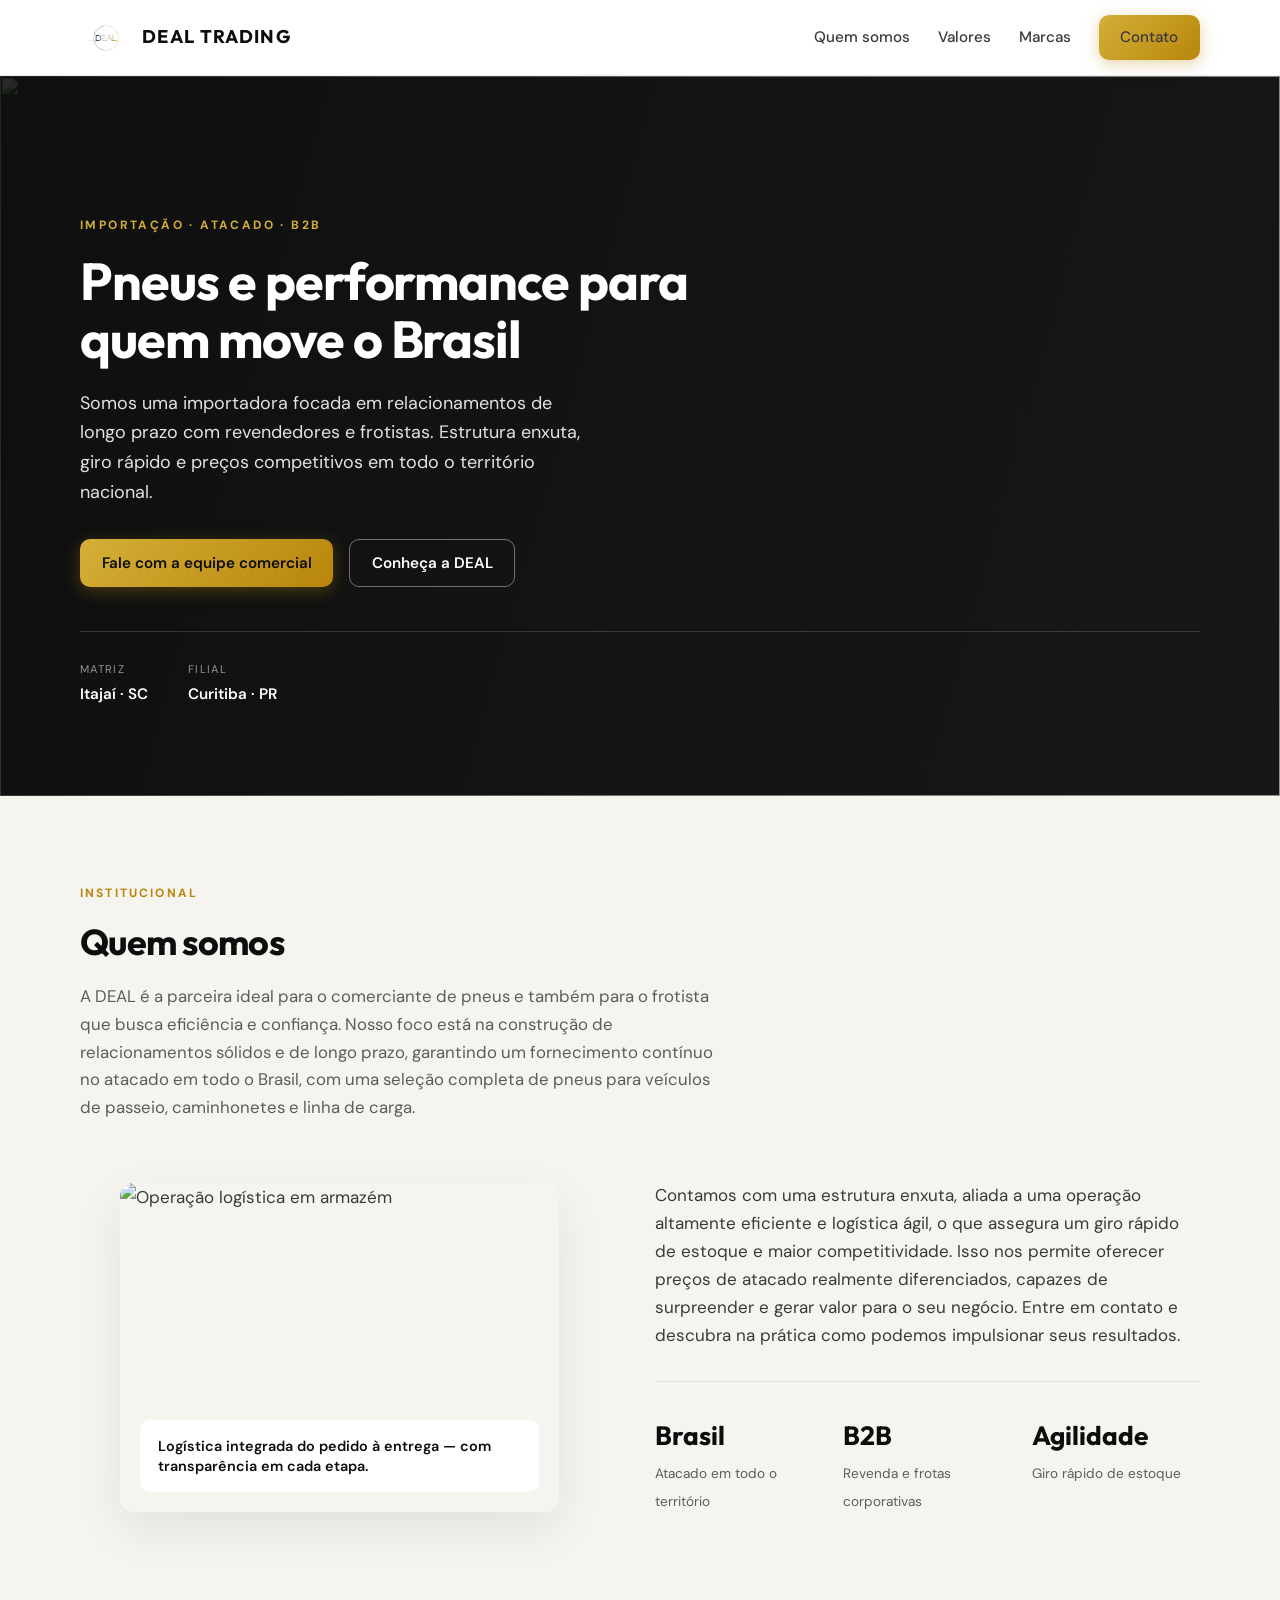
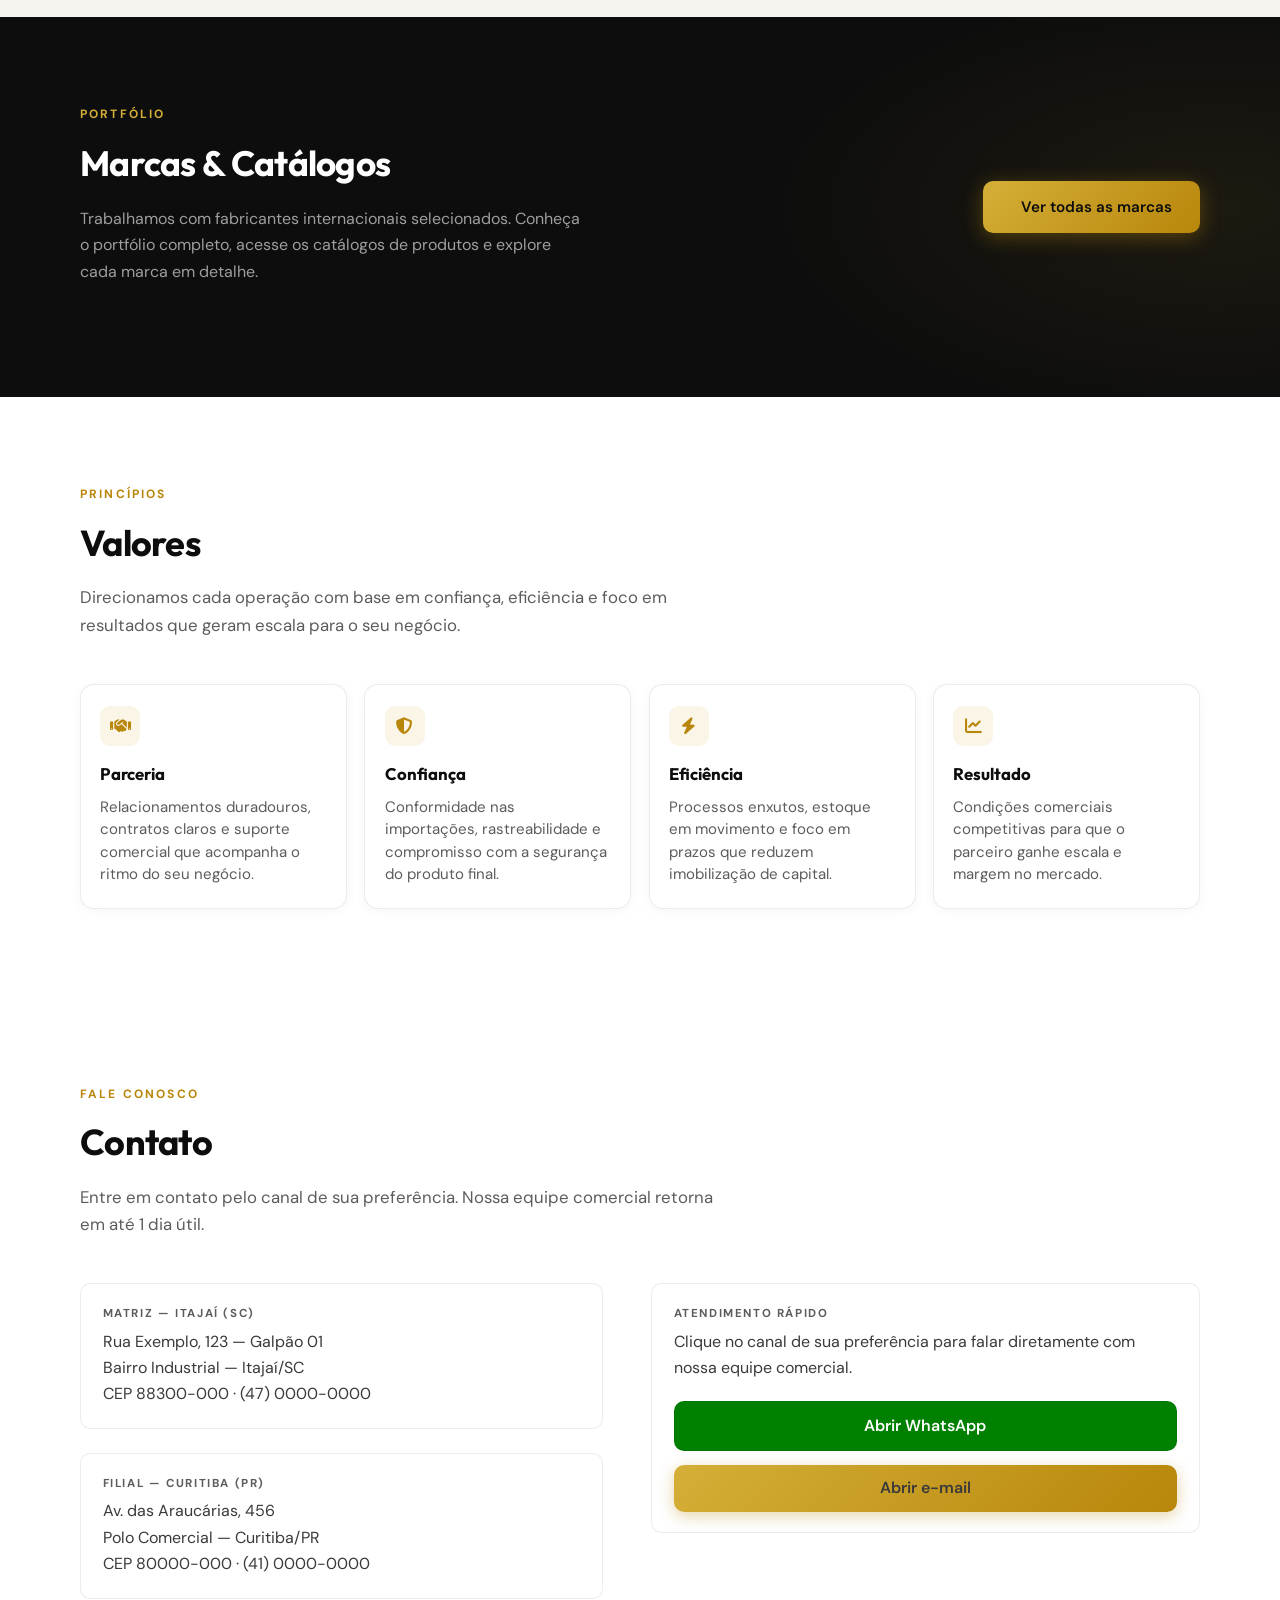
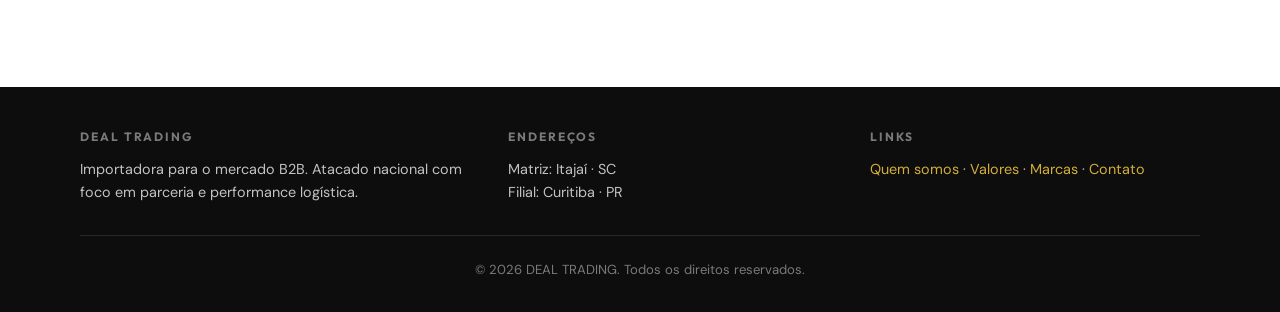
==== commit 42dc39d9: "v2.0" ====
--- a/index.html
+++ b/index.html
@@ -1,16 +1,22 @@
 <!DOCTYPE html>
 <html lang="pt-BR">
+
 <head>
   <meta charset="utf-8">
   <meta name="viewport" content="width=device-width, initial-scale=1">
-  <meta name="description" content="DEAL TRADING — importadora especializada em pneus e soluções B2B. Atacado nacional, logística eficiente e parceria de longo prazo. Matriz em Itajaí (SC).">
+  <meta name="description"
+    content="DEAL TRADING — importadora especializada em pneus e soluções B2B. Atacado nacional, logística eficiente e parceria de longo prazo. Matriz em Itajaí (SC).">
   <meta name="theme-color" content="#0d0d0d">
   <title>DEAL TRADING | Importadora</title>
-  <link rel="icon" type="image/svg+xml" href="data:image/svg+xml,%3Csvg xmlns='http://www.w3.org/2000/svg' viewBox='0 0 32 32'%3E%3Crect width='32' height='32' rx='6' fill='%23d4af37'/%3E%3Ctext x='16' y='21' text-anchor='middle' font-family='system-ui' font-size='14' font-weight='700' fill='%230d0d0d'%3ED%3C/text%3E%3C/svg%3E">
+  <link rel="icon" type="image/svg+xml"
+    href="data:image/svg+xml,%3Csvg xmlns='http://www.w3.org/2000/svg' viewBox='0 0 32 32'%3E%3Crect width='32' height='32' rx='6' fill='%23d4af37'/%3E%3Ctext x='16' y='21' text-anchor='middle' font-family='system-ui' font-size='14' font-weight='700' fill='%230d0d0d'%3ED%3C/text%3E%3C/svg%3E">
   <link rel="preconnect" href="https://fonts.googleapis.com">
   <link rel="preconnect" href="https://fonts.gstatic.com" crossorigin>
-  <link href="https://fonts.googleapis.com/css2?family=DM+Sans:ital,opsz,wght@0,9..40,400;0,9..40,500;0,9..40,600;0,9..40,700&family=Outfit:wght@600;700&display=swap" rel="stylesheet">
-  <link rel="stylesheet" href="https://cdnjs.cloudflare.com/ajax/libs/font-awesome/6.5.1/css/all.min.css" crossorigin="anonymous" referrerpolicy="no-referrer">
+  <link
+    href="https://fonts.googleapis.com/css2?family=DM+Sans:ital,opsz,wght@0,9..40,400;0,9..40,500;0,9..40,600;0,9..40,700&family=Outfit:wght@600;700&display=swap"
+    rel="stylesheet">
+  <link rel="stylesheet" href="https://cdnjs.cloudflare.com/ajax/libs/font-awesome/6.5.1/css/all.min.css"
+    crossorigin="anonymous" referrerpolicy="no-referrer">
   <link rel="stylesheet" href="src/assets/css/styles.css">
   <style>
     /* ===== SEÇÃO MARCAS (index) ===== */
@@ -25,7 +31,7 @@
       content: '';
       position: absolute;
       inset: 0;
-      background: radial-gradient(ellipse 55% 90% at 95% 50%, rgba(212,175,55,0.08) 0%, transparent 65%);
+      background: radial-gradient(ellipse 55% 90% at 95% 50%, rgba(212, 175, 55, 0.08) 0%, transparent 65%);
       pointer-events: none;
     }
 
@@ -71,7 +77,7 @@
 
     .marcas-cta__desc {
       font-size: 1rem;
-      color: rgba(255,255,255,0.6);
+      color: rgba(255, 255, 255, 0.6);
       max-width: 46ch;
       margin: 0;
       line-height: 1.65;
@@ -88,8 +94,8 @@
     .marcas-cta__logo-pill {
       height: 36px;
       padding: 0 0.85rem;
-      background: rgba(255,255,255,0.06);
-      border: 1px solid rgba(255,255,255,0.1);
+      background: rgba(255, 255, 255, 0.06);
+      border: 1px solid rgba(255, 255, 255, 0.1);
       border-radius: 100px;
       display: flex;
       align-items: center;
@@ -108,13 +114,13 @@
       font-size: 0.72rem;
       font-weight: 700;
       letter-spacing: 0.06em;
-      color: rgba(255,255,255,0.65);
+      color: rgba(255, 255, 255, 0.65);
       text-transform: uppercase;
     }
 
     .marcas-cta__more {
       font-size: 0.78rem;
-      color: rgba(255,255,255,0.4);
+      color: rgba(255, 255, 255, 0.4);
       align-self: center;
       white-space: nowrap;
     }
@@ -137,7 +143,7 @@
       text-decoration: none;
       border: none;
       cursor: pointer;
-      box-shadow: 0 4px 20px rgba(184,134,11,0.4);
+      box-shadow: 0 4px 20px rgba(184, 134, 11, 0.4);
       transition: filter var(--transition), transform var(--transition);
       white-space: nowrap;
     }
@@ -153,6 +159,7 @@
     }
   </style>
 </head>
+
 <body>
   <a class="skip-link" href="#conteudo-principal">Ir para o conteúdo</a>
 
@@ -172,7 +179,8 @@
         <a href="#contato" class="btn btn--primary">Contato</a>
       </nav>
 
-      <button class="menu-toggle" type="button" aria-expanded="false" aria-controls="menu-mobile" aria-label="Abrir menu">
+      <button class="menu-toggle" type="button" aria-expanded="false" aria-controls="menu-mobile"
+        aria-label="Abrir menu">
         <span></span>
         <span></span>
         <span></span>
@@ -189,7 +197,8 @@
   <main id="conteudo-principal">
     <section id="inicio" class="hero" aria-labelledby="hero-title">
       <div class="hero__bg" aria-hidden="true">
-        <img src="https://images.unsplash.com/photo-1578844251758-2f71da64c96f?q=80&w=2071&auto=format&fit=crop" alt="" width="2071" height="1381" fetchpriority="high">
+        <img src="https://images.unsplash.com/photo-1578844251758-2f71da64c96f?q=80&w=2071&auto=format&fit=crop" alt=""
+          width="2071" height="1381" fetchpriority="high">
         <div class="hero__overlay"></div>
       </div>
       <div class="container">
@@ -222,23 +231,25 @@
           <p class="section__eyebrow">Institucional</p>
           <h2 id="quem-somos-title" class="section__title">Quem somos</h2>
           <p class="section__desc">
-            A DEAL TRADING nasceu para conectar fabricantes internacionais de referência a uma rede sólida de parceiros no Brasil.
-            Atuamos com foco em pneus, combinando escala de importação com agilidade no atacado.
+            A DEAL é a parceira ideal para o comerciante de pneus e também para o frotista que busca eficiência e
+            confiança. Nosso foco está na construção de relacionamentos sólidos e de longo prazo, garantindo um
+            fornecimento contínuo no atacado em todo o Brasil, com uma seleção completa de pneus para veículos de
+            passeio, caminhonetes e linha de carga.
           </p>
         </header>
         <div class="split">
           <figure class="split__figure">
-            <img src="https://images.unsplash.com/photo-1586528116311-ad8dd3c8310d?q=80&w=2070&auto=format&fit=crop" alt="Operação logística em armazém" width="2070" height="1380" loading="lazy">
-            <figcaption class="split__badge">Logística integrada do pedido à entrega — com transparência em cada etapa.</figcaption>
+            <img src="https://images.unsplash.com/photo-1586528116311-ad8dd3c8310d?q=80&w=2070&auto=format&fit=crop"
+              alt="Operação logística em armazém" width="2070" height="1380" loading="lazy">
+            <figcaption class="split__badge">Logística integrada do pedido à entrega — com transparência em cada etapa.
+            </figcaption>
           </figure>
           <div class="split__text">
             <p>
-              Nossa equipe reúne experiência em comércio exterior, documentação e distribuição regional.
-              Trabalhamos com processos enxutos para reduzir custos e repassar o benefício ao parceiro.
-            </p>
-            <p>
-              Seja para revenda em loja ou abastecimento de frota, oferecemos linha abrangente em pneus de passeio,
-              caminhonete e carga, sempre com suporte comercial próximo e prazos alinhados à sua operação.
+              Contamos com uma estrutura enxuta, aliada a uma operação altamente eficiente e logística ágil, o que
+              assegura um giro rápido de estoque e maior competitividade. Isso nos permite oferecer preços de atacado
+              realmente diferenciados, capazes de surpreender e gerar valor para o seu negócio. Entre em contato e
+              descubra na prática como podemos impulsionar seus resultados.
             </p>
             <div class="stats" role="list">
               <div class="stat" role="listitem">
@@ -266,7 +277,8 @@
           <p class="marcas-cta__eyebrow">Portfólio</p>
           <h2 id="marcas-cta-title" class="marcas-cta__title">Marcas &amp; Catálogos</h2>
           <p class="marcas-cta__desc">
-            Trabalhamos com fabricantes internacionais selecionados. Conheça o portfólio completo, acesse os catálogos de produtos e explore cada marca em detalhe.
+            Trabalhamos com fabricantes internacionais selecionados. Conheça o portfólio completo, acesse os catálogos
+            de produtos e explore cada marca em detalhe.
           </p>
           <div class="marcas-cta__logos" aria-hidden="true" id="marcas-preview-logos">
             <!-- Logos carregadas dinamicamente pelo main.js -->
@@ -287,7 +299,8 @@
           <p class="section__eyebrow">Princípios</p>
           <h2 id="valores-title" class="section__title">Valores</h2>
           <p class="section__desc">
-            Direcionamos cada operação com base em confiança, eficiência e foco em resultados que geram escala para o seu negócio.
+            Direcionamos cada operação com base em confiança, eficiência e foco em resultados que geram escala para o
+            seu negócio.
           </p>
         </header>
 
@@ -295,7 +308,8 @@
           <article class="value-card" role="listitem">
             <div class="value-card__icon" aria-hidden="true"><i class="fa-solid fa-handshake"></i></div>
             <h3>Parceria</h3>
-            <p>Relacionamentos duradouros, contratos claros e suporte comercial que acompanha o ritmo do seu negócio.</p>
+            <p>Relacionamentos duradouros, contratos claros e suporte comercial que acompanha o ritmo do seu negócio.
+            </p>
           </article>
           <article class="value-card" role="listitem">
             <div class="value-card__icon" aria-hidden="true"><i class="fa-solid fa-shield-halved"></i></div>
@@ -329,11 +343,13 @@
           <div class="contact-info">
             <div class="contact-block">
               <h3>Matriz — Itajaí (SC)</h3>
-              <p>Rua Exemplo, 123 — Galpão 01<br>Bairro Industrial — Itajaí/SC<br>CEP 88300-000 · <a href="tel:+554700000000">(47) 0000-0000</a></p>
+              <p>Rua Exemplo, 123 — Galpão 01<br>Bairro Industrial — Itajaí/SC<br>CEP 88300-000 · <a
+                  href="tel:+554700000000">(47) 0000-0000</a></p>
             </div>
             <div class="contact-block">
               <h3>Filial — Curitiba (PR)</h3>
-              <p>Av. das Araucárias, 456<br>Polo Comercial — Curitiba/PR<br>CEP 80000-000 · <a href="tel:+554100000000">(41) 0000-0000</a></p>
+              <p>Av. das Araucárias, 456<br>Polo Comercial — Curitiba/PR<br>CEP 80000-000 · <a
+                  href="tel:+554100000000">(41) 0000-0000</a></p>
             </div>
           </div>
           <div class="contact-actions">
@@ -341,16 +357,12 @@
               <h3>Atendimento rápido</h3>
               <p>Clique no canal de sua preferência para falar diretamente com nossa equipe comercial.</p>
               <div class="action-buttons" style="margin-top: 1.25rem;">
-                <a
-                  href="mailto:contato@dealtrading.com.br?subject=Cota%C3%A7%C3%A3o%20%E2%80%94%20DEAL%20TRADING%20(Atacado)&body=Ol%C3%A1!%20Vim%20pelo%20site%20da%20DEAL%20TRADING%20e%20gostaria%20de%20uma%20cota%C3%A7%C3%A3o%20no%20atacado."
-                  class="btn btn--primary btn--block"
-                >Abrir e-mail</a>
-                <a
-                  href="https://wa.me/554700000000?text=Ol%C3%A1!%20Vim%20pelo%20site%20da%20DEAL%20TRADING%20e%20gostaria%20de%20uma%20cota%C3%A7%C3%A3o%20no%20atacado."
-                  class="btn btn--ghost btn--block"
-                  target="_blank"
-                  rel="noopener noreferrer"
-                >Abrir WhatsApp</a>
+                <a href="https://wa.me/554700000000?text=Ol%C3%A1!%20Vim%20pelo%20site%20da%20DEAL%20TRADING%20e%20gostaria%20de%20uma%20cota%C3%A7%C3%A3o%20no%20atacado."
+                  class="btn btn--ghost btn--block" style="color: #fff; background-color: green;" target="_blank"
+                  rel="noopener noreferrer">Abrir WhatsApp</a>
+                <a href="mailto:contato@dealtrading.com.br?subject=Cota%C3%A7%C3%A3o%20%E2%80%94%20DEAL%20TRADING%20(Atacado)&body=Ol%C3%A1!%20Vim%20pelo%20site%20da%20DEAL%20TRADING%20e%20gostaria%20de%20uma%20cota%C3%A7%C3%A3o%20no%20atacado."
+                  class="btn btn--primary btn--block">Abrir e-mail</a>
+
               </div>
             </div>
           </div>
@@ -389,4 +401,5 @@
   <script src="src/assets/js/main.js"></script>
   <script>document.getElementById("year").textContent = new Date().getFullYear();</script>
 </body>
+
 </html>
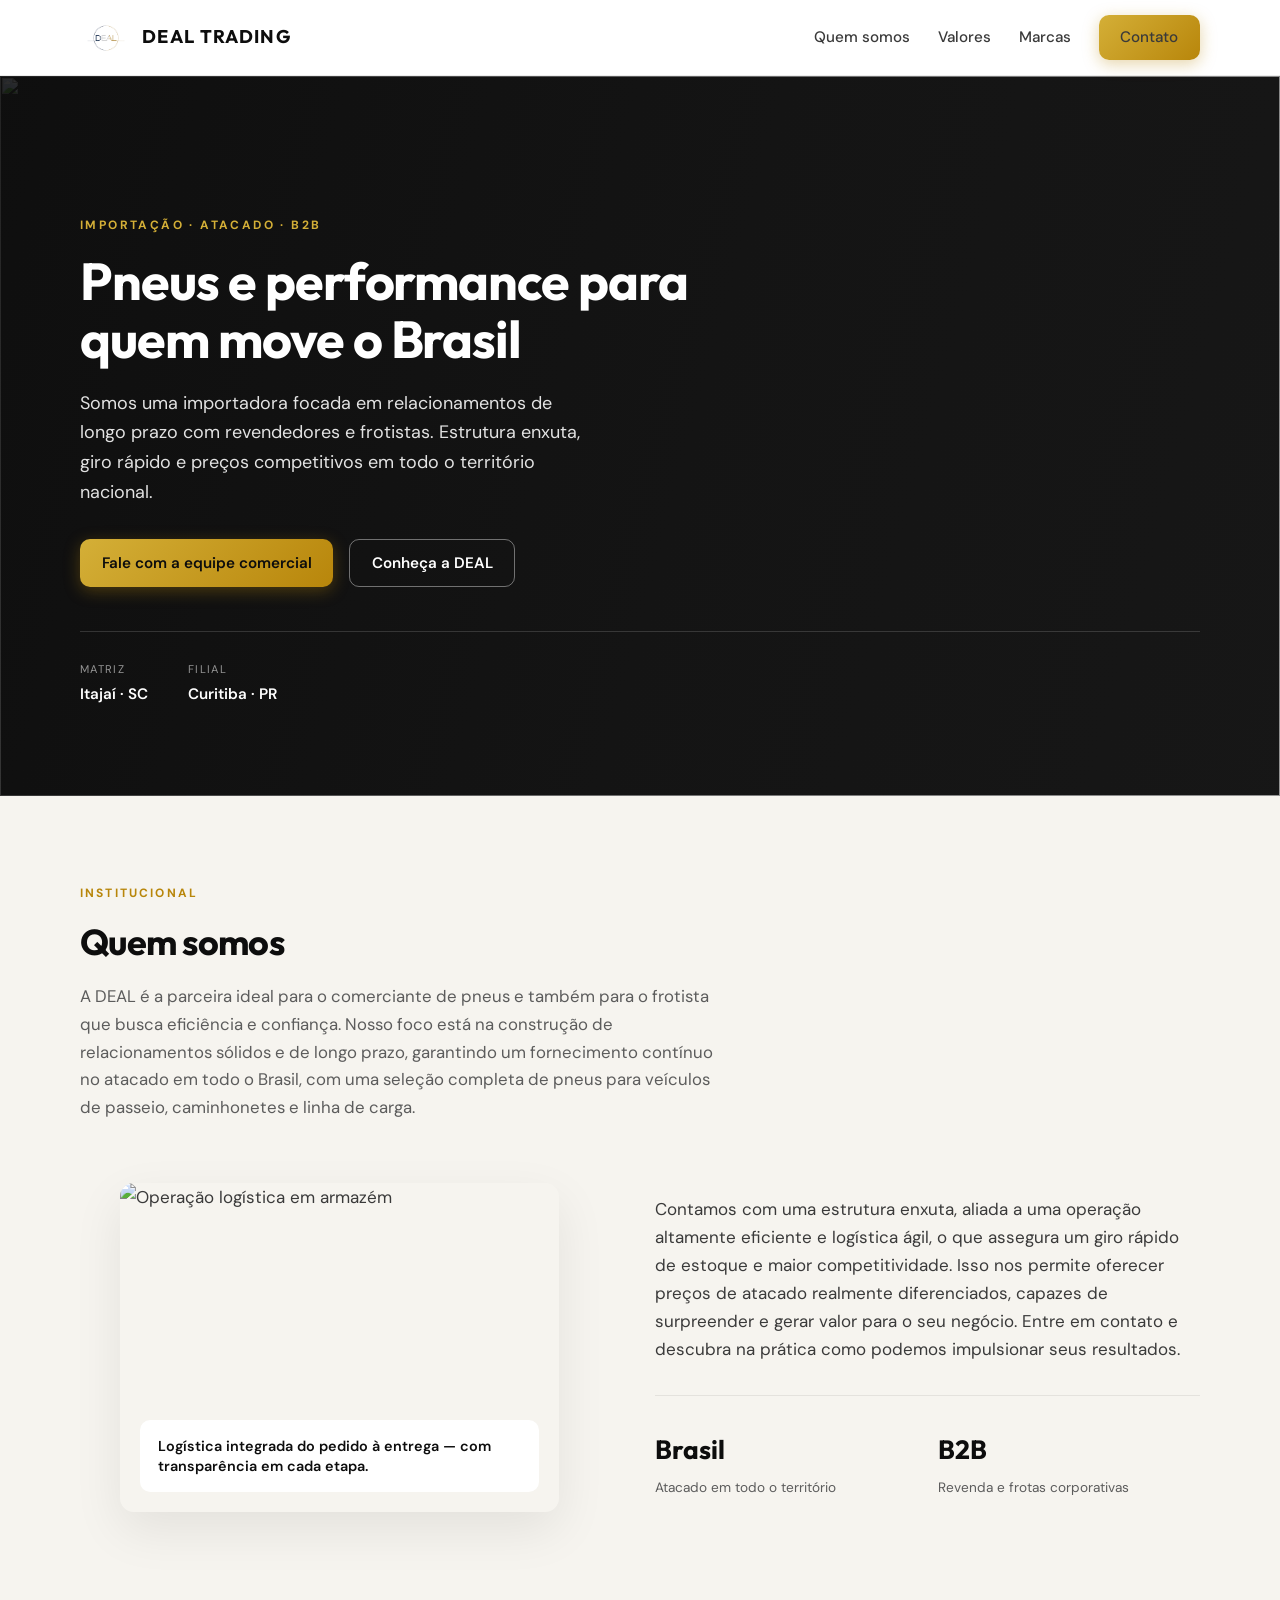
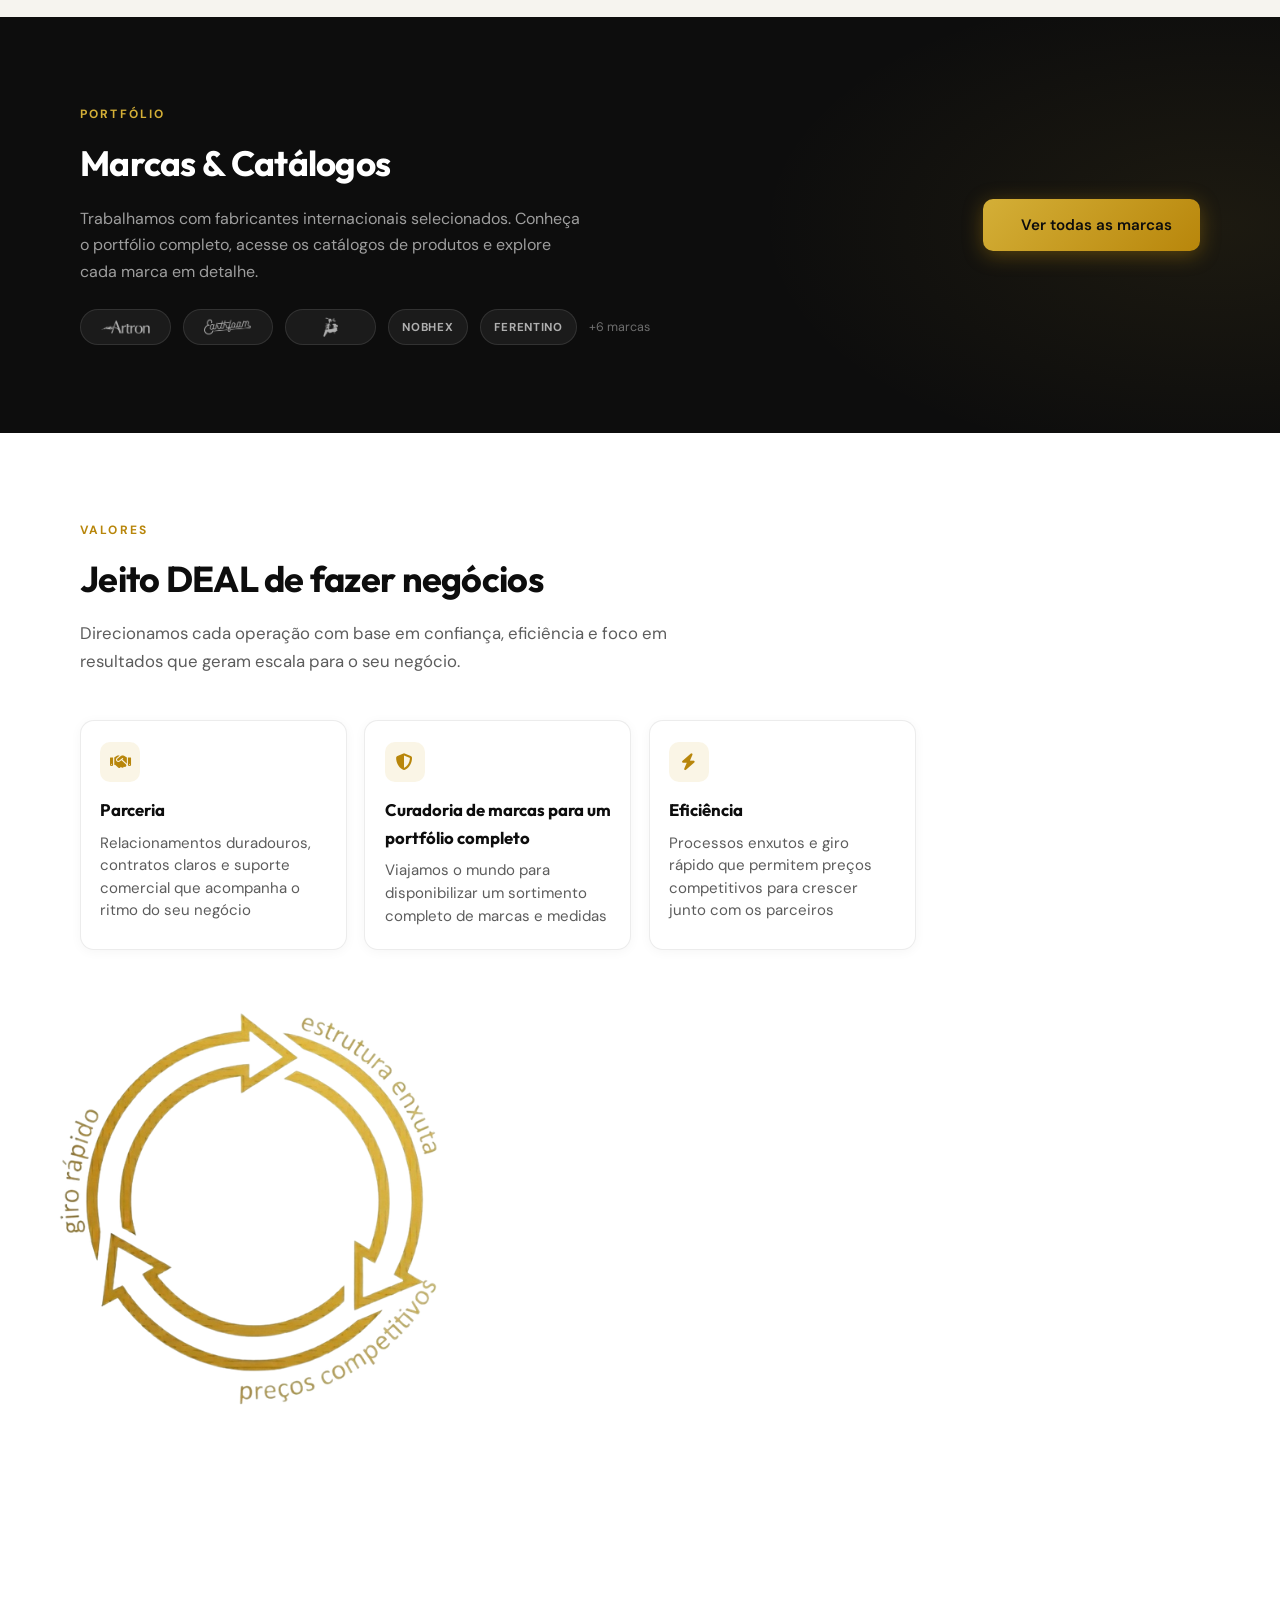
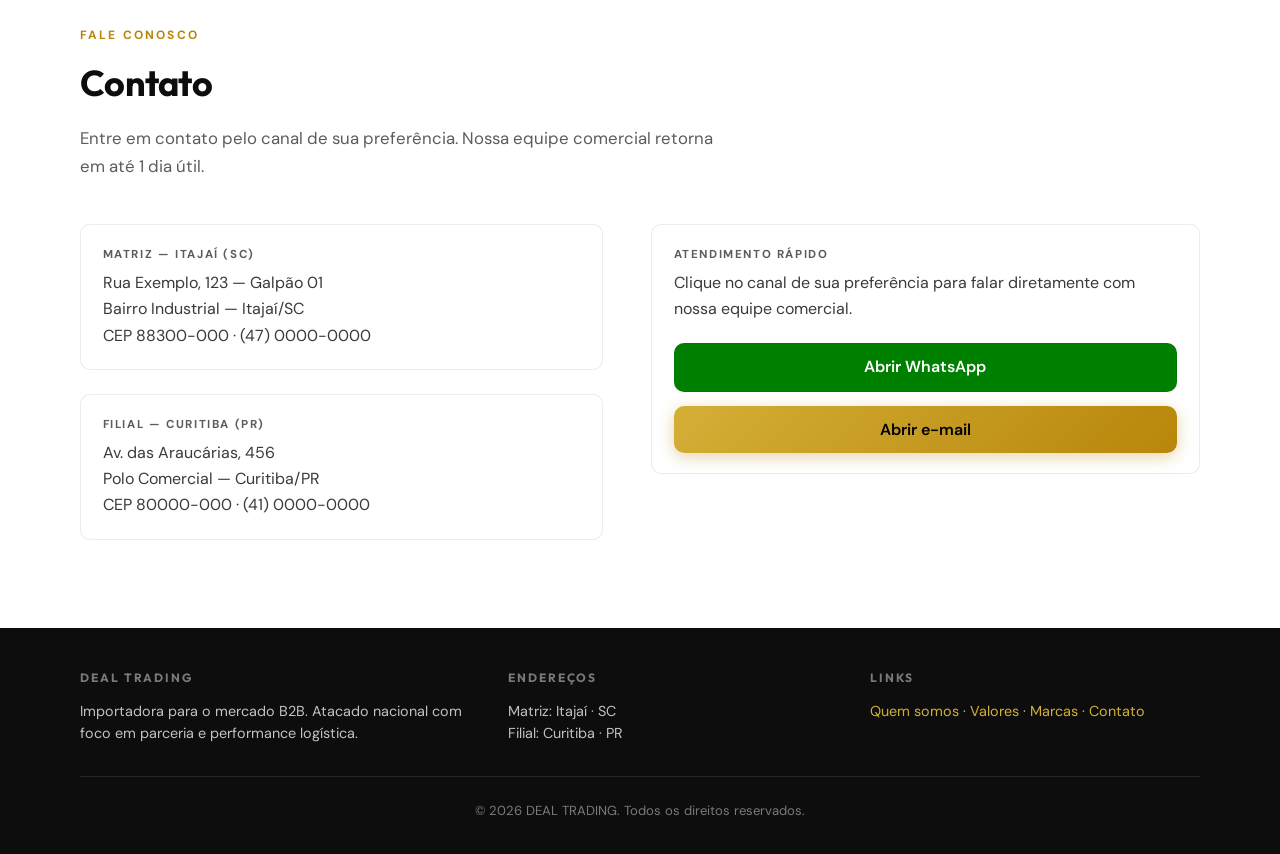
==== commit ef4dbe54: "v2.2" ====
--- a/index.html
+++ b/index.html
@@ -260,10 +260,6 @@
                 <strong>B2B</strong>
                 <span>Revenda e frotas corporativas</span>
               </div>
-              <div class="stat" role="listitem">
-                <strong>Agilidade</strong>
-                <span>Giro rápido de estoque</span>
-              </div>
             </div>
           </div>
         </div>
@@ -296,8 +292,8 @@
     <section id="valores" class="section" aria-labelledby="valores-title">
       <div class="container">
         <header class="section__head">
-          <p class="section__eyebrow">Princípios</p>
-          <h2 id="valores-title" class="section__title">Valores</h2>
+          <p class="section__eyebrow">Valores</p>
+          <h2 id="valores-title" class="section__title">Jeito DEAL de fazer negócios</h2>
           <p class="section__desc">
             Direcionamos cada operação com base em confiança, eficiência e foco em resultados que geram escala para o
             seu negócio.
@@ -308,26 +304,22 @@
           <article class="value-card" role="listitem">
             <div class="value-card__icon" aria-hidden="true"><i class="fa-solid fa-handshake"></i></div>
             <h3>Parceria</h3>
-            <p>Relacionamentos duradouros, contratos claros e suporte comercial que acompanha o ritmo do seu negócio.
+            <p>Relacionamentos duradouros, contratos claros e suporte comercial que acompanha o ritmo do seu negócio
             </p>
           </article>
           <article class="value-card" role="listitem">
             <div class="value-card__icon" aria-hidden="true"><i class="fa-solid fa-shield-halved"></i></div>
-            <h3>Confiança</h3>
-            <p>Conformidade nas importações, rastreabilidade e compromisso com a segurança do produto final.</p>
+            <h3>Curadoria de marcas para um portfólio completo</h3>
+            <p>Viajamos o mundo para disponibilizar um sortimento completo de marcas e medidas</p>
           </article>
           <article class="value-card" role="listitem">
             <div class="value-card__icon" aria-hidden="true"><i class="fa-solid fa-bolt"></i></div>
             <h3>Eficiência</h3>
-            <p>Processos enxutos, estoque em movimento e foco em prazos que reduzem imobilização de capital.</p>
-          </article>
-          <article class="value-card" role="listitem">
-            <div class="value-card__icon" aria-hidden="true"><i class="fa-solid fa-chart-line"></i></div>
-            <h3>Resultado</h3>
-            <p>Condições comerciais competitivas para que o parceiro ganhe escala e margem no mercado.</p>
-          </article>
-        </div>
-      </div>
+            <p>Processos enxutos e giro rápido que permitem preços competitivos para crescer junto com os parceiros</p>
+          </article>        
+        </div>
+      </div>
+      <img src="src/imgs/estrutura.png">
     </section>
 
     <section id="contato" class="section" aria-labelledby="contato-title">
@@ -361,7 +353,7 @@
                   class="btn btn--ghost btn--block" style="color: #fff; background-color: green;" target="_blank"
                   rel="noopener noreferrer">Abrir WhatsApp</a>
                 <a href="mailto:contato@dealtrading.com.br?subject=Cota%C3%A7%C3%A3o%20%E2%80%94%20DEAL%20TRADING%20(Atacado)&body=Ol%C3%A1!%20Vim%20pelo%20site%20da%20DEAL%20TRADING%20e%20gostaria%20de%20uma%20cota%C3%A7%C3%A3o%20no%20atacado."
-                  class="btn btn--primary btn--block">Abrir e-mail</a>
+                  class="btn btn--primary btn--block" style="color: black;">Abrir e-mail</a>
 
               </div>
             </div>
--- a/src/assets/css/styles.css
+++ b/src/assets/css/styles.css
@@ -222,6 +222,14 @@
   color: var(--gold-dark);
 }
 
+.btn:disabled {
+  opacity: 0.42;
+  cursor: not-allowed;
+  pointer-events: none;
+  transform: none;
+  box-shadow: none;
+}
+
 .hero .btn--on-hero {
   color: #fff;
   border-color: rgba(255, 255, 255, 0.4);
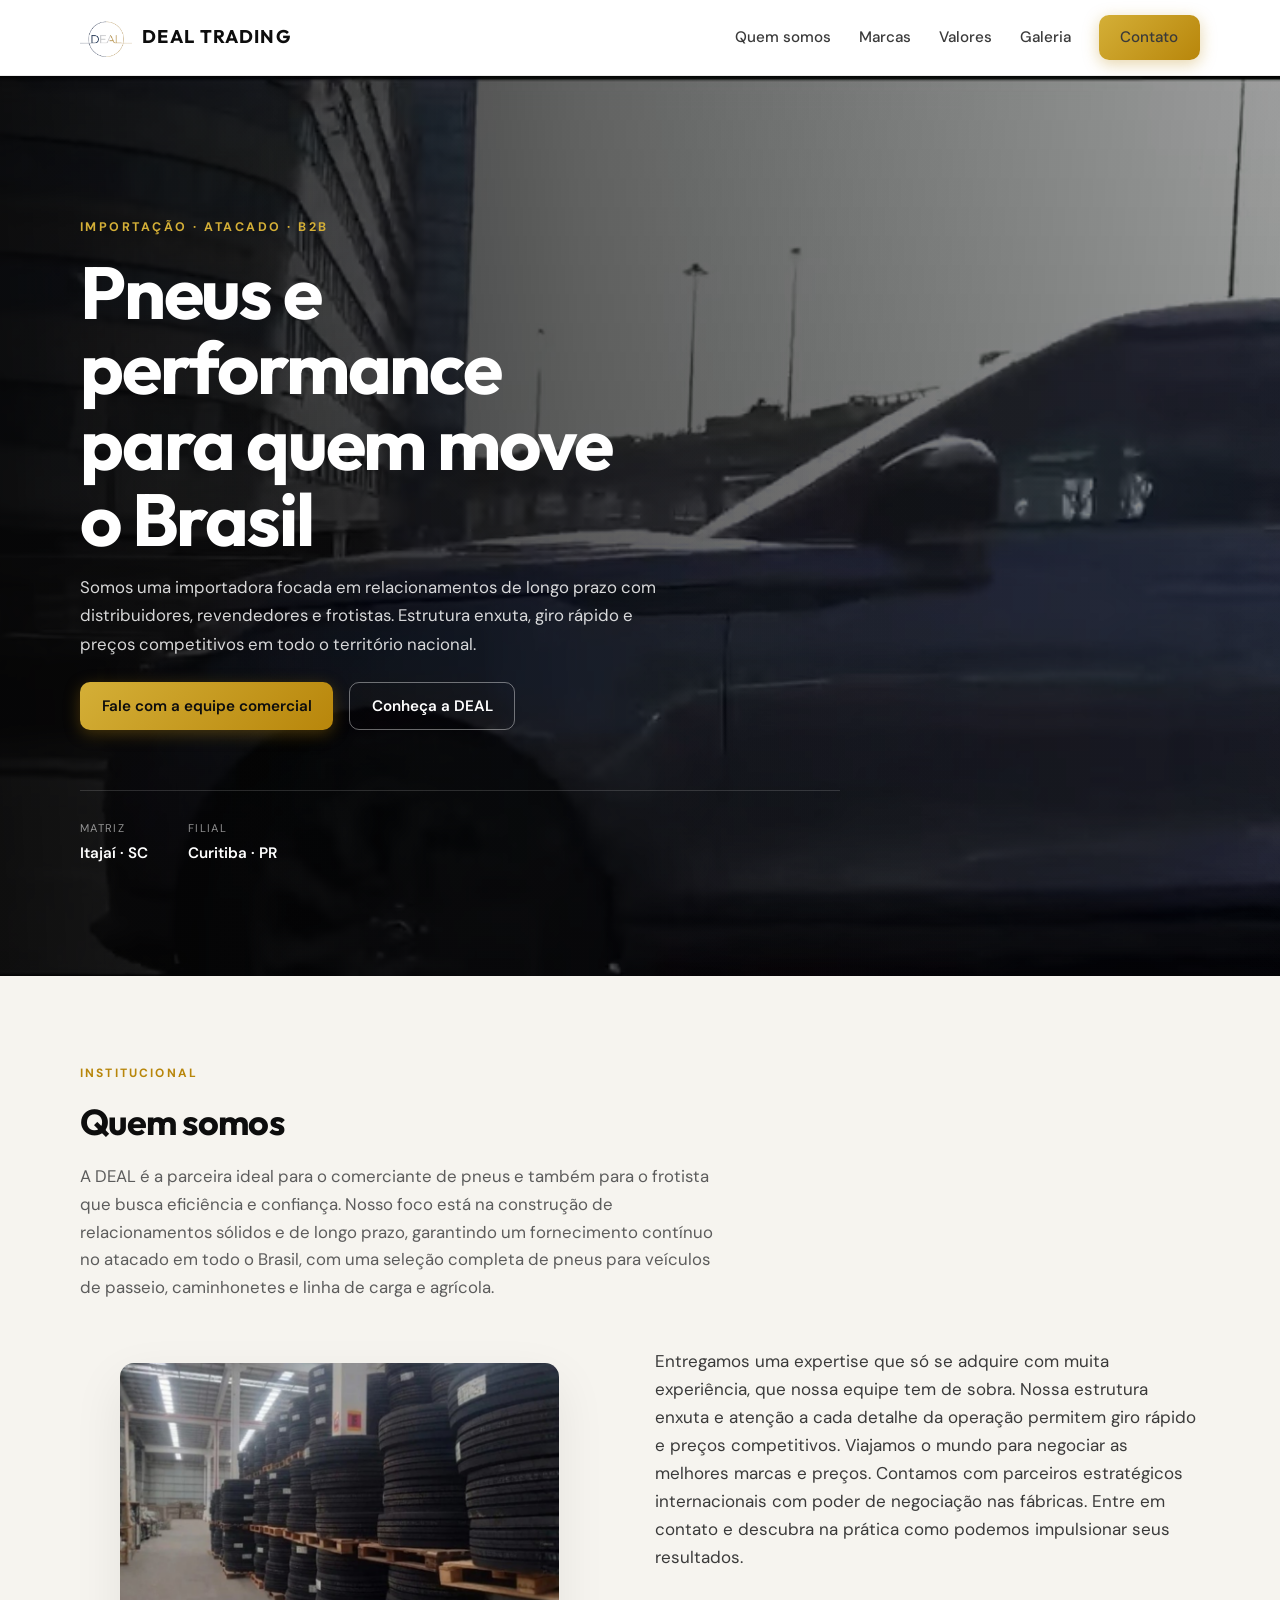
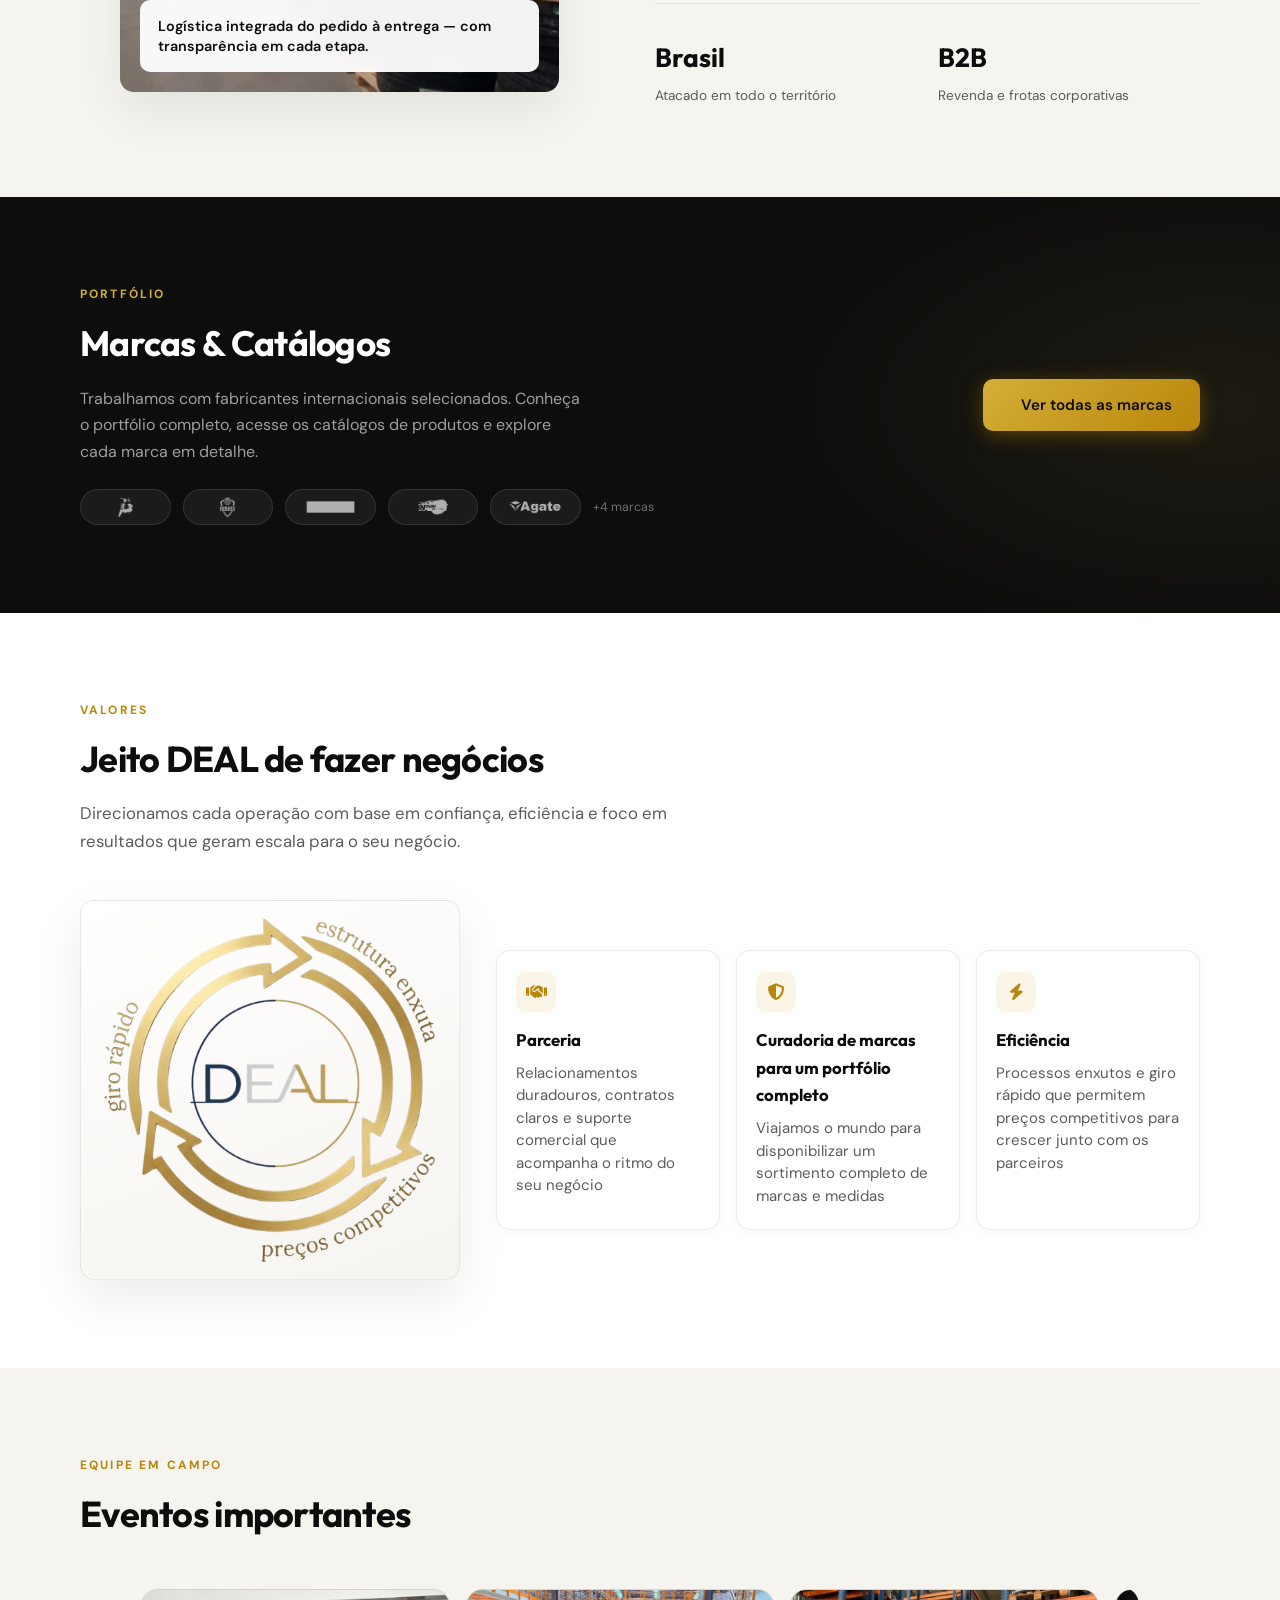
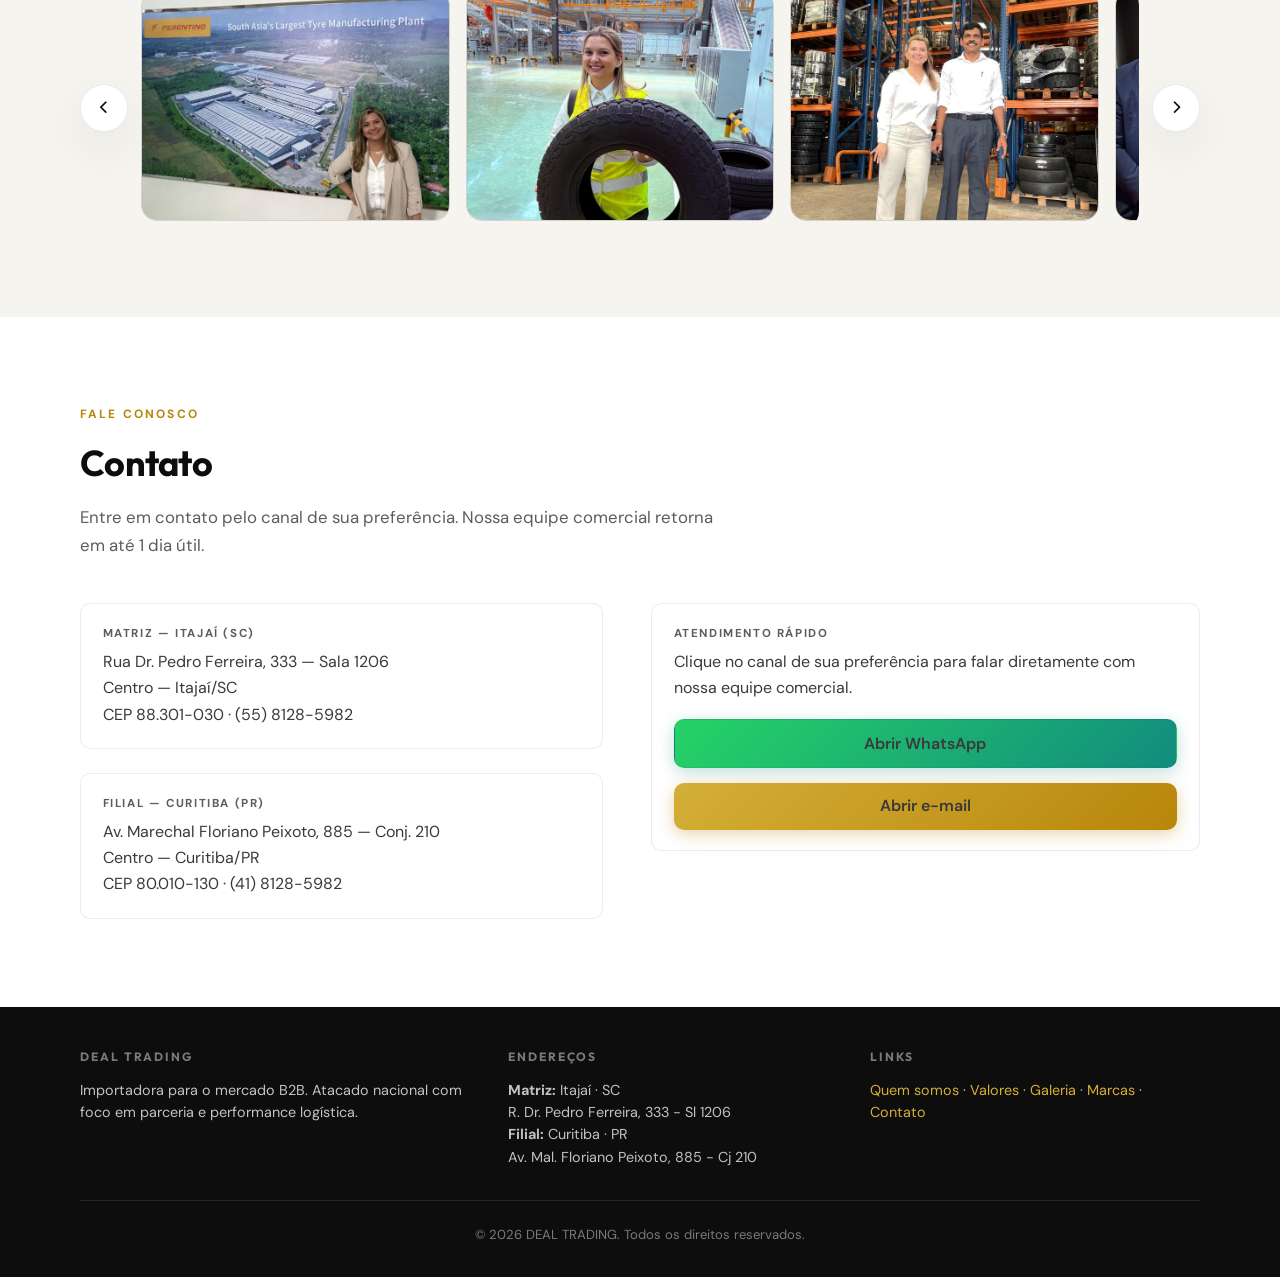
==== commit 305ad2b0: "v3.0" ====
--- a/index.html
+++ b/index.html
@@ -18,146 +18,6 @@
   <link rel="stylesheet" href="https://cdnjs.cloudflare.com/ajax/libs/font-awesome/6.5.1/css/all.min.css"
     crossorigin="anonymous" referrerpolicy="no-referrer">
   <link rel="stylesheet" href="src/assets/css/styles.css">
-  <style>
-    /* ===== SEÇÃO MARCAS (index) ===== */
-    .marcas-cta-section {
-      padding: clamp(3.5rem, 8vw, 5.5rem) 0;
-      background: var(--ink);
-      position: relative;
-      overflow: hidden;
-    }
-
-    .marcas-cta-section::before {
-      content: '';
-      position: absolute;
-      inset: 0;
-      background: radial-gradient(ellipse 55% 90% at 95% 50%, rgba(212, 175, 55, 0.08) 0%, transparent 65%);
-      pointer-events: none;
-    }
-
-    .marcas-cta-section .container {
-      position: relative;
-      z-index: 1;
-      display: flex;
-      flex-direction: column;
-      align-items: flex-start;
-      gap: 2rem;
-    }
-
-    @media (min-width: 720px) {
-      .marcas-cta-section .container {
-        flex-direction: row;
-        align-items: center;
-        justify-content: space-between;
-        gap: 3rem;
-      }
-    }
-
-    .marcas-cta__content {
-      flex: 1;
-    }
-
-    .marcas-cta__eyebrow {
-      font-size: 0.75rem;
-      font-weight: 700;
-      letter-spacing: 0.18em;
-      text-transform: uppercase;
-      color: var(--gold);
-      margin: 0 0 0.6rem;
-    }
-
-    .marcas-cta__title {
-      font-family: var(--font-display);
-      font-size: clamp(1.6rem, 3.2vw, 2.2rem);
-      font-weight: 700;
-      color: #fff;
-      letter-spacing: -0.02em;
-      margin: 0 0 0.85rem;
-    }
-
-    .marcas-cta__desc {
-      font-size: 1rem;
-      color: rgba(255, 255, 255, 0.6);
-      max-width: 46ch;
-      margin: 0;
-      line-height: 1.65;
-    }
-
-    .marcas-cta__logos {
-      display: flex;
-      align-items: center;
-      gap: 0.75rem;
-      flex-wrap: wrap;
-      margin-top: 1.5rem;
-    }
-
-    .marcas-cta__logo-pill {
-      height: 36px;
-      padding: 0 0.85rem;
-      background: rgba(255, 255, 255, 0.06);
-      border: 1px solid rgba(255, 255, 255, 0.1);
-      border-radius: 100px;
-      display: flex;
-      align-items: center;
-      justify-content: center;
-    }
-
-    .marcas-cta__logo-pill img {
-      height: 20px;
-      width: auto;
-      object-fit: contain;
-      filter: brightness(0) invert(1);
-      opacity: 0.65;
-    }
-
-    .marcas-cta__logo-pill span {
-      font-size: 0.72rem;
-      font-weight: 700;
-      letter-spacing: 0.06em;
-      color: rgba(255, 255, 255, 0.65);
-      text-transform: uppercase;
-    }
-
-    .marcas-cta__more {
-      font-size: 0.78rem;
-      color: rgba(255, 255, 255, 0.4);
-      align-self: center;
-      white-space: nowrap;
-    }
-
-    .marcas-cta__action {
-      flex-shrink: 0;
-    }
-
-    .marcas-cta__btn {
-      display: inline-flex;
-      align-items: center;
-      gap: 0.6rem;
-      padding: 0.85rem 1.75rem;
-      font-family: inherit;
-      font-size: 0.95rem;
-      font-weight: 600;
-      background: linear-gradient(135deg, var(--gold) 0%, var(--gold-dark) 100%);
-      color: var(--ink);
-      border-radius: var(--radius-sm);
-      text-decoration: none;
-      border: none;
-      cursor: pointer;
-      box-shadow: 0 4px 20px rgba(184, 134, 11, 0.4);
-      transition: filter var(--transition), transform var(--transition);
-      white-space: nowrap;
-    }
-
-    .marcas-cta__btn:hover {
-      filter: brightness(1.06);
-      transform: translateY(-2px);
-      color: var(--ink);
-    }
-
-    .marcas-cta__btn i {
-      font-size: 0.9rem;
-    }
-  </style>
 </head>
 
 <body>
@@ -174,8 +34,9 @@
 
       <nav class="nav" aria-label="Principal">
         <a href="#quem-somos">Quem somos</a>
+        <a href="marcas.html">Marcas</a>
         <a href="#valores">Valores</a>
-        <a href="marcas.html">Marcas</a>
+        <a href="#galeria">Galeria</a>
         <a href="#contato" class="btn btn--primary">Contato</a>
       </nav>
 
@@ -188,40 +49,47 @@
     </div>
     <nav id="menu-mobile" class="nav-mobile" aria-label="Mobile">
       <a href="#quem-somos">Quem somos</a>
+      <a href="marcas.html">Marcas</a>
       <a href="#valores">Valores</a>
-      <a href="marcas.html">Marcas</a>
+      <a href="#galeria">Galeria</a>
       <a href="#contato" class="btn btn--primary btn--block">Contato</a>
     </nav>
   </header>
 
   <main id="conteudo-principal">
-    <section id="inicio" class="hero" aria-labelledby="hero-title">
-      <div class="hero__bg" aria-hidden="true">
-        <img src="https://images.unsplash.com/photo-1578844251758-2f71da64c96f?q=80&w=2071&auto=format&fit=crop" alt=""
-          width="2071" height="1381" fetchpriority="high">
-        <div class="hero__overlay"></div>
-      </div>
-      <div class="container">
-        <p class="hero__label">Importação · Atacado · B2B</p>
-        <h1 id="hero-title">Pneus e performance para quem move o Brasil</h1>
-        <p class="hero__lead">
-          Somos uma importadora focada em relacionamentos de longo prazo com revendedores e frotistas.
-          Estrutura enxuta, giro rápido e preços competitivos em todo o território nacional.
-        </p>
-        <div class="hero__actions">
-          <a class="btn btn--primary" href="#contato">Fale com a equipe comercial</a>
-          <a class="btn btn--ghost btn--on-hero" href="#quem-somos">Conheça a DEAL</a>
-        </div>
-        <dl class="hero__meta">
-          <div>
-            <dt>Matriz</dt>
-            <dd>Itajaí · SC</dd>
-          </div>
-          <div>
-            <dt>Filial</dt>
-            <dd>Curitiba · PR</dd>
-          </div>
-        </dl>
+
+    <section id="inicio" class="intro-video" aria-labelledby="video-inicio-title">
+      <div class="intro-video__media" aria-hidden="true">
+        <video class="intro-video__player" autoplay muted loop playsinline preload="auto" poster="https://images.unsplash.com/photo-1578844251758-2f71da64c96f?q=80&w=2071&auto=format&fit=crop">
+          <source src="src/media/deal-apresentacao.webm" type="video/webm">
+          <source src="src/media/deal-apresentacao.mp4" type="video/mp4">
+          Seu navegador não suporta vídeo HTML5.
+        </video>
+        <div class="intro-video__veil"></div>
+      </div>
+      <div class="intro-video__overlay">
+        <div class="container intro-video__content">
+          <p class="intro-video__eyebrow">Importação · Atacado · B2B</p>
+          <h1 id="video-inicio-title" class="intro-video__title">Pneus e performance para quem move o Brasil</h1>
+          <p class="intro-video__lead">
+            Somos uma importadora focada em relacionamentos de longo prazo com distribuidores, revendedores e frotistas.
+            Estrutura enxuta, giro rápido e preços competitivos em todo o território nacional.
+          </p>
+          <div class="intro-video__actions">
+            <a class="btn btn--primary" href="#contato">Fale com a equipe comercial</a>
+            <a class="btn btn--ghost btn--on-hero" href="#quem-somos">Conheça a DEAL</a>
+          </div>
+          <dl class="hero__meta">
+            <div>
+              <dt>Matriz</dt>
+              <dd>Itajaí · SC</dd>
+            </div>
+            <div>
+              <dt>Filial</dt>
+              <dd>Curitiba · PR</dd>
+            </div>
+          </dl>
+        </div>
       </div>
     </section>
 
@@ -231,25 +99,19 @@
           <p class="section__eyebrow">Institucional</p>
           <h2 id="quem-somos-title" class="section__title">Quem somos</h2>
           <p class="section__desc">
-            A DEAL é a parceira ideal para o comerciante de pneus e também para o frotista que busca eficiência e
-            confiança. Nosso foco está na construção de relacionamentos sólidos e de longo prazo, garantindo um
-            fornecimento contínuo no atacado em todo o Brasil, com uma seleção completa de pneus para veículos de
-            passeio, caminhonetes e linha de carga.
+            A DEAL é a parceira ideal para o comerciante de pneus e também para o frotista que busca eficiência e confiança. Nosso foco está na construção de relacionamentos sólidos e de longo prazo, garantindo um fornecimento contínuo no atacado em todo o Brasil, com uma seleção completa de pneus para veículos de passeio, caminhonetes e linha de carga e agrícola.
           </p>
         </header>
         <div class="split">
           <figure class="split__figure">
-            <img src="https://images.unsplash.com/photo-1586528116311-ad8dd3c8310d?q=80&w=2070&auto=format&fit=crop"
+            <img src="src\imgs\illustrations\estoque.png"
               alt="Operação logística em armazém" width="2070" height="1380" loading="lazy">
             <figcaption class="split__badge">Logística integrada do pedido à entrega — com transparência em cada etapa.
             </figcaption>
           </figure>
           <div class="split__text">
             <p>
-              Contamos com uma estrutura enxuta, aliada a uma operação altamente eficiente e logística ágil, o que
-              assegura um giro rápido de estoque e maior competitividade. Isso nos permite oferecer preços de atacado
-              realmente diferenciados, capazes de surpreender e gerar valor para o seu negócio. Entre em contato e
-              descubra na prática como podemos impulsionar seus resultados.
+              Entregamos uma expertise que só se adquire com muita experiência, que nossa equipe tem de sobra. Nossa estrutura enxuta e atenção a cada detalhe da operação permitem giro rápido e preços competitivos. Viajamos o mundo para negociar as melhores marcas e preços. Contamos com parceiros estratégicos internacionais com poder de negociação nas fábricas. Entre em contato e descubra na prática como podemos impulsionar seus resultados.
             </p>
             <div class="stats" role="list">
               <div class="stat" role="listitem">
@@ -266,7 +128,6 @@
       </div>
     </section>
 
-    <!-- SEÇÃO MARCAS E CATÁLOGOS — um único bloco -->
     <section id="parceiro" class="marcas-cta-section" aria-labelledby="marcas-cta-title">
       <div class="container">
         <div class="marcas-cta__content">
@@ -277,8 +138,7 @@
             de produtos e explore cada marca em detalhe.
           </p>
           <div class="marcas-cta__logos" aria-hidden="true" id="marcas-preview-logos">
-            <!-- Logos carregadas dinamicamente pelo main.js -->
-          </div>
+            </div>
         </div>
         <div class="marcas-cta__action">
           <a href="marcas.html" class="marcas-cta__btn">
@@ -288,6 +148,7 @@
         </div>
       </div>
     </section>
+
 
     <section id="valores" class="section" aria-labelledby="valores-title">
       <div class="container">
@@ -300,28 +161,57 @@
           </p>
         </header>
 
-        <div class="values" role="list" aria-label="Valores da DEAL TRADING">
-          <article class="value-card" role="listitem">
-            <div class="value-card__icon" aria-hidden="true"><i class="fa-solid fa-handshake"></i></div>
-            <h3>Parceria</h3>
-            <p>Relacionamentos duradouros, contratos claros e suporte comercial que acompanha o ritmo do seu negócio
-            </p>
-          </article>
-          <article class="value-card" role="listitem">
-            <div class="value-card__icon" aria-hidden="true"><i class="fa-solid fa-shield-halved"></i></div>
-            <h3>Curadoria de marcas para um portfólio completo</h3>
-            <p>Viajamos o mundo para disponibilizar um sortimento completo de marcas e medidas</p>
-          </article>
-          <article class="value-card" role="listitem">
-            <div class="value-card__icon" aria-hidden="true"><i class="fa-solid fa-bolt"></i></div>
-            <h3>Eficiência</h3>
-            <p>Processos enxutos e giro rápido que permitem preços competitivos para crescer junto com os parceiros</p>
-          </article>        
-        </div>
-      </div>
-      <img src="src/imgs/estrutura.png">
-    </section>
-
+        <div class="values-layout">
+          <figure class="values-visual">
+            <img src="src/imgs/illustrations/estrutura-operacional.png" alt="Fluxo operacional da DEAL" width="1240" height="1240" loading="lazy" decoding="async">
+          </figure>
+
+          <div class="values-block">
+            <div class="values" role="list" aria-label="Valores da DEAL TRADING">
+              <article class="value-card" role="listitem">
+                <div class="value-card__icon" aria-hidden="true"><i class="fa-solid fa-handshake"></i></div>
+                <h3>Parceria</h3>
+                <p>Relacionamentos duradouros, contratos claros e suporte comercial que acompanha o ritmo do seu negócio</p>
+              </article>
+              <article class="value-card" role="listitem">
+                <div class="value-card__icon" aria-hidden="true"><i class="fa-solid fa-shield-halved"></i></div>
+                <h3>Curadoria de marcas para um portfólio completo</h3>
+                <p>Viajamos o mundo para disponibilizar um sortimento completo de marcas e medidas</p>
+              </article>
+              <article class="value-card" role="listitem">
+                <div class="value-card__icon" aria-hidden="true"><i class="fa-solid fa-bolt"></i></div>
+                <h3>Eficiência</h3>
+                <p>Processos enxutos e giro rápido que permitem preços competitivos para crescer junto com os parceiros</p>
+              </article>
+            </div>
+          </div>
+        </div>
+      </div>
+    </section>
+
+    <section id="galeria" class="team-gallery section section--alt" aria-labelledby="team-gallery-title">
+      <div class="container">
+        <header class="section__head team-gallery__head">
+          <p class="section__eyebrow">Equipe em campo</p>
+          <h2 id="team-gallery-title" class="section__title">Eventos importantes</h2>
+                  </header>
+
+        <div class="team-carousel" data-team-carousel>
+          <button class="team-carousel__btn team-carousel__btn--prev" type="button" aria-label="Ver imagem anterior">
+            <i class="fa-solid fa-chevron-left" aria-hidden="true"></i>
+          </button>
+
+          <div class="team-carousel__viewport" tabindex="0" aria-label="Carrossel de fotos da equipe">
+            <div class="team-carousel__track"></div>
+          </div>
+
+          <button class="team-carousel__btn team-carousel__btn--next" type="button" aria-label="Ver próxima imagem">
+            <i class="fa-solid fa-chevron-right" aria-hidden="true"></i>
+          </button>
+        </div>
+
+              </div>
+    </section>
     <section id="contato" class="section" aria-labelledby="contato-title">
       <div class="container">
         <header class="section__head">
@@ -335,25 +225,25 @@
           <div class="contact-info">
             <div class="contact-block">
               <h3>Matriz — Itajaí (SC)</h3>
-              <p>Rua Exemplo, 123 — Galpão 01<br>Bairro Industrial — Itajaí/SC<br>CEP 88300-000 · <a
-                  href="tel:+554700000000">(47) 0000-0000</a></p>
+              <p>Rua Dr. Pedro Ferreira, 333 — Sala 1206<br>Centro — Itajaí/SC<br>CEP 88.301-030 · <a
+                  href="tel:+555581285982">(55) 8128-5982</a></p>
             </div>
             <div class="contact-block">
               <h3>Filial — Curitiba (PR)</h3>
-              <p>Av. das Araucárias, 456<br>Polo Comercial — Curitiba/PR<br>CEP 80000-000 · <a
-                  href="tel:+554100000000">(41) 0000-0000</a></p>
+              <p>Av. Marechal Floriano Peixoto, 885 — Conj. 210<br>Centro — Curitiba/PR<br>CEP 80.010-130 · <a
+                  href="tel:+554181285982">(41) 8128-5982</a></p>
             </div>
           </div>
           <div class="contact-actions">
             <div class="contact-block">
               <h3>Atendimento rápido</h3>
               <p>Clique no canal de sua preferência para falar diretamente com nossa equipe comercial.</p>
-              <div class="action-buttons" style="margin-top: 1.25rem;">
-                <a href="https://wa.me/554700000000?text=Ol%C3%A1!%20Vim%20pelo%20site%20da%20DEAL%20TRADING%20e%20gostaria%20de%20uma%20cota%C3%A7%C3%A3o%20no%20atacado."
-                  class="btn btn--ghost btn--block" style="color: #fff; background-color: green;" target="_blank"
+              <div class="action-buttons contact-actions__buttons">
+                <a href="https://wa.me/555581285982?text=Ol%C3%A1!%20Vim%20pelo%20site%20da%20DEAL%20TRADING%20e%20gostaria%20de%20uma%20cota%C3%A7%C3%A3o%20no%20atacado."
+                  class="btn btn--ghost btn--block btn--whatsapp" target="_blank"
                   rel="noopener noreferrer">Abrir WhatsApp</a>
-                <a href="mailto:contato@dealtrading.com.br?subject=Cota%C3%A7%C3%A3o%20%E2%80%94%20DEAL%20TRADING%20(Atacado)&body=Ol%C3%A1!%20Vim%20pelo%20site%20da%20DEAL%20TRADING%20e%20gostaria%20de%20uma%20cota%C3%A7%C3%A3o%20no%20atacado."
-                  class="btn btn--primary btn--block" style="color: black;">Abrir e-mail</a>
+                <a href="mailto:dealtrading.brz@gmail.com?subject=Cota%C3%A7%C3%A3o%20%E2%80%94%20DEAL%20TRADING%20(Atacado)&body=Ol%C3%A1!%20Vim%20pelo%20site%20da%20DEAL%20TRADING%20e%20gostaria%20de%20uma%20cota%C3%A7%C3%A3o%20no%20atacado."
+                  class="btn btn--primary btn--block btn--mail">Abrir e-mail</a>
 
               </div>
             </div>
@@ -372,13 +262,19 @@
         </div>
         <div>
           <h2>Endereços</h2>
-          <p>Matriz: Itajaí · SC<br>Filial: Curitiba · PR</p>
+          <p>
+            <strong>Matriz:</strong> Itajaí · SC<br>
+            R. Dr. Pedro Ferreira, 333 - Sl 1206<br>
+            <strong>Filial:</strong> Curitiba · PR<br>
+            Av. Mal. Floriano Peixoto, 885 - Cj 210
+          </p>
         </div>
         <div>
           <h2>Links</h2>
           <p>
             <a href="#quem-somos">Quem somos</a> ·
             <a href="#valores">Valores</a> ·
+            <a href="#galeria">Galeria</a> ·
             <a href="marcas.html">Marcas</a> ·
             <a href="#contato">Contato</a>
           </p>
--- a/src/assets/css/styles.css
+++ b/src/assets/css/styles.css
@@ -240,9 +240,43 @@
   border-color: var(--gold);
 }
 
+.intro-video .btn--ghost {
+  color: #fff;
+  border-color: rgba(255, 255, 255, 0.4);
+}
+
+.intro-video .btn--ghost:hover {
+  color: var(--gold);
+  border-color: var(--gold);
+}
+
 .btn--block {
   width: 100%;
 }
+
+.btn--whatsapp {
+  background: linear-gradient(135deg, #25d366 0%, #128c7e 100%);
+  color: #fff;
+  box-shadow: 0 4px 16px rgba(18, 140, 126, 0.28);
+}
+
+.btn--whatsapp:hover {
+  color: #fff;
+  filter: brightness(1.04);
+}
+
+.contact-actions__buttons {
+  margin-top: 1.25rem;
+}
+
+.btn--mail {
+  color: var(--ink);
+}
+
+.btn--mail:hover {
+  color: var(--ink);
+}
+
 
 .menu-toggle {
   display: flex;
@@ -446,7 +480,132 @@
   font-size: 1.05rem;
 }
 
+
+/* Intro vídeo */
+.intro-video {
+  position: relative;
+  min-height: 100svh;
+  display: grid;
+  align-items: stretch;
+  overflow: hidden;
+  background: #050505;
+  color: #fff;
+}
+
+.intro-video__media {
+  position: absolute;
+  inset: 0;
+  z-index: 0;
+  background: #000;
+}
+
+.intro-video__player {
+  width: 100%;
+  height: 100%;
+  display: block;
+  object-fit: cover;
+  object-position: center;
+}
+
+.intro-video__veil {
+  position: absolute;
+  inset: 0;
+  background:
+    linear-gradient(90deg, rgba(5, 5, 5, 0.88) 0%, rgba(5, 5, 5, 0.52) 45%, rgba(5, 5, 5, 0.22) 100%),
+    linear-gradient(180deg, rgba(5, 5, 5, 0.22) 0%, rgba(5, 5, 5, 0.34) 100%);
+}
+
+.intro-video__overlay {
+  position: relative;
+  z-index: 1;
+  min-height: 100svh;
+  display: flex;
+  align-items: center;
+  padding: calc(var(--header-h) + 2.25rem) 0 4rem;
+}
+
+.intro-video__content {
+  display: grid;
+  gap: 1rem;
+}
+
+.intro-video__content > * {
+  max-width: 760px;
+}
+
+.intro-video__eyebrow {
+  margin: 0;
+  font-size: 0.78rem;
+  font-weight: 700;
+  letter-spacing: 0.2em;
+  text-transform: uppercase;
+  color: var(--gold);
+}
+
+.intro-video__title {
+  margin: 0;
+  font-family: var(--font-display);
+  font-size: clamp(2.35rem, 6vw, 4.6rem);
+  line-height: 1.03;
+  letter-spacing: -0.03em;
+  max-width: 11ch;
+}
+
+.intro-video__lead {
+  margin: 0;
+  max-width: 50ch;
+  font-size: 1.05rem;
+  line-height: 1.7;
+  color: rgba(255, 255, 255, 0.84);
+}
+
+.intro-video__actions {
+  display: flex;
+  flex-wrap: wrap;
+  gap: 0.8rem 1rem;
+  padding-top: 0.5rem;
+}
+
+.intro-video .hero__meta {
+  margin-top: 2.75rem;
+  display: flex;
+  flex-wrap: wrap;
+  gap: 1.5rem 2.5rem;
+  padding-top: 1.75rem;
+  border-top: 1px solid rgba(255, 255, 255, 0.15);
+}
+
+.intro-video .hero__meta dt {
+  font-size: 0.7rem;
+  letter-spacing: 0.12em;
+  text-transform: uppercase;
+  color: rgba(255, 255, 255, 0.55);
+  margin-bottom: 0.2rem;
+}
+
+.intro-video .hero__meta dd {
+  margin: 0;
+  font-size: 0.95rem;
+  font-weight: 600;
+  color: #fff;
+}
+
+@media (max-width: 760px) {
+  .intro-video__overlay {
+    padding: calc(var(--header-h) + 1.25rem) 0 3rem;
+  }
+
+  .intro-video__content {
+    gap: 0.85rem;
+  }
+
+  .intro-video__title {
+    max-width: 14ch;
+  }
+}
+
 /* Quem somos */
+
 .split {
   display: grid;
   gap: 2.5rem;
@@ -550,48 +709,48 @@
   margin: 0 0 1rem;
 }
 
+
+.values-layout {
+  display: grid;
+  gap: 1.75rem;
+  align-items: start;
+}
+
+@media (min-width: 980px) {
+  .values-layout {
+    grid-template-columns: minmax(280px, 380px) minmax(0, 1fr);
+    gap: 2.25rem;
+    align-items: center;
+  }
+}
+
+.values-visual {
+  margin: 0;
+  border-radius: var(--radius);
+  background: linear-gradient(160deg, var(--surface) 0%, var(--surface-alt) 100%);
+  border: 1px solid var(--border);
+  padding: 1rem;
+  box-shadow: var(--shadow);
+  overflow: hidden;
+}
+
+.values-visual img {
+  display: block;
+  width: 100%;
+  aspect-ratio: 1 / 1;
+  object-fit: contain;
+  object-position: center;
+}
+
 .values-block {
-  padding-top: 0.25rem;
-}
-
-.values__title {
-  font-family: var(--font-display);
-  color: var(--ink);
-  font-weight: 800;
-  letter-spacing: -0.01em;
-  margin: 0 0 1rem;
-}
-
-.mission p {
-  margin: 0;
-  font-size: 1.15rem;
-  line-height: 1.7;
-}
-
-.mission strong {
-  color: var(--gold);
+  padding-top: 0;
 }
 
 .values {
   display: grid;
-  gap: 1.1rem;
+  gap: 1rem;
   align-items: stretch;
-}
-
-@media (min-width: 880px) {
-  .values {
-    grid-template-columns: repeat(2, 1fr);
-  }
-
-  .value-card {
-    min-height: 220px;
-  }
-}
-
-@media (min-width: 1200px) {
-  .values {
-    grid-template-columns: repeat(4, 1fr);
-  }
+  grid-template-columns: repeat(auto-fit, minmax(220px, 1fr));
 }
 
 .value-card {
@@ -603,6 +762,7 @@
   transition: box-shadow var(--transition), transform var(--transition);
   display: flex;
   flex-direction: column;
+  min-height: 100%;
 }
 
 .value-card:hover {
@@ -638,6 +798,8 @@
 }
 
 /* Parceiro */
+
+
 .partner {
   display: grid;
   gap: 2rem;
@@ -840,7 +1002,136 @@
   border: 1px solid #ef9a9a;
 }
 
+
+/* Carrossel da equipe */
+.team-gallery__head {
+  max-width: 720px;
+}
+
+.team-carousel {
+  display: grid;
+  grid-template-columns: auto minmax(0, 1fr) auto;
+  gap: 0.8rem;
+  align-items: center;
+}
+
+@media (max-width: 720px) {
+  .team-carousel {
+    grid-template-columns: 1fr;
+  }
+}
+
+.team-carousel__btn {
+  width: 48px;
+  height: 48px;
+  border: 1px solid var(--border);
+  border-radius: 999px;
+  background: var(--surface);
+  color: var(--ink);
+  display: grid;
+  place-items: center;
+  box-shadow: var(--shadow);
+  cursor: pointer;
+  transition: transform var(--transition), border-color var(--transition), color var(--transition);
+}
+
+.team-carousel__btn:hover {
+  transform: translateY(-2px);
+  border-color: rgba(184, 134, 11, 0.35);
+  color: var(--gold-dark);
+}
+
+.team-carousel__viewport {
+  overflow-x: auto;
+  overflow-y: hidden;
+  scroll-snap-type: x mandatory;
+  scroll-behavior: smooth;
+  scrollbar-width: none;
+  border-radius: calc(var(--radius) + 4px);
+  outline: none;
+}
+
+.team-carousel__viewport::-webkit-scrollbar {
+  display: none;
+}
+
+.team-carousel__track {
+  display: grid;
+  grid-auto-flow: column;
+  grid-auto-columns: minmax(80%, 1fr);
+  gap: 1rem;
+  padding: 0.15rem 0.1rem 0.5rem;
+}
+
+@media (min-width: 620px) {
+  .team-carousel__track {
+    grid-auto-columns: minmax(52%, 1fr);
+  }
+}
+
+@media (min-width: 980px) {
+  .team-carousel__track {
+    grid-auto-columns: minmax(31%, 1fr);
+  }
+}
+
+.team-slide {
+  scroll-snap-align: start;
+  background: transparent;
+  border: 0;
+  border-radius: calc(var(--radius) + 2px);
+  overflow: hidden;
+  box-shadow: none;
+  display: block;
+  min-height: 100%;
+}
+
+.team-slide__media {
+  margin: 0;
+  aspect-ratio: 4 / 3;
+  background: #e8e4db;
+  overflow: hidden;
+  border-radius: calc(var(--radius) + 2px);
+  border: 1px solid var(--border);
+  box-shadow: var(--shadow);
+}
+
+.team-slide__media img {
+  display: block;
+  width: 100%;
+  height: 100%;
+  object-fit: cover;
+  object-position: center;
+}
+
+.team-gallery__note {
+  margin: 1rem 0 0;
+  font-size: 0.9rem;
+  color: var(--text-muted);
+}
+
+@media (max-width: 720px) {
+  .team-carousel__btn {
+    width: 44px;
+    height: 44px;
+  }
+
+  .team-carousel__viewport {
+    order: 2;
+  }
+
+  .team-carousel__btn--prev {
+    order: 1;
+  }
+
+  .team-carousel__btn--next {
+    order: 3;
+    justify-self: end;
+  }
+}
+
 /* Footer */
+
 .site-footer {
   background: var(--ink);
   color: rgba(255, 255, 255, 0.75);
@@ -890,4 +1181,692 @@
   text-align: center;
   color: rgba(255, 255, 255, 0.45);
   font-size: 0.82rem;
-}+}
+
+
+/* ===== SEÇÃO MARCAS (index) ===== */
+.marcas-cta-section {
+  padding: clamp(3.5rem, 8vw, 5.5rem) 0;
+  background: var(--ink);
+  position: relative;
+  overflow: hidden;
+}
+
+.marcas-cta-section::before {
+  content: '';
+  position: absolute;
+  inset: 0;
+  background: radial-gradient(ellipse 55% 90% at 95% 50%, rgba(212, 175, 55, 0.08) 0%, transparent 65%);
+  pointer-events: none;
+}
+
+.marcas-cta-section .container {
+  position: relative;
+  z-index: 1;
+  display: flex;
+  flex-direction: column;
+  align-items: flex-start;
+  gap: 2rem;
+}
+
+@media (min-width: 720px) {
+  .marcas-cta-section .container {
+    flex-direction: row;
+    align-items: center;
+    justify-content: space-between;
+    gap: 3rem;
+  }
+}
+
+.marcas-cta__content {
+  flex: 1;
+}
+
+.marcas-cta__eyebrow {
+  font-size: 0.75rem;
+  font-weight: 700;
+  letter-spacing: 0.18em;
+  text-transform: uppercase;
+  color: var(--gold);
+  margin: 0 0 0.6rem;
+}
+
+.marcas-cta__title {
+  font-family: var(--font-display);
+  font-size: clamp(1.6rem, 3.2vw, 2.2rem);
+  font-weight: 700;
+  color: #fff;
+  letter-spacing: -0.02em;
+  margin: 0 0 0.85rem;
+}
+
+.marcas-cta__desc {
+  font-size: 1rem;
+  color: rgba(255, 255, 255, 0.6);
+  max-width: 46ch;
+  margin: 0;
+  line-height: 1.65;
+}
+
+.marcas-cta__logos {
+  display: flex;
+  align-items: center;
+  gap: 0.75rem;
+  flex-wrap: wrap;
+  margin-top: 1.5rem;
+}
+
+.marcas-cta__logo-pill {
+  height: 36px;
+  padding: 0 0.85rem;
+  background: rgba(255, 255, 255, 0.06);
+  border: 1px solid rgba(255, 255, 255, 0.1);
+  border-radius: 100px;
+  display: flex;
+  align-items: center;
+  justify-content: center;
+}
+
+.marcas-cta__logo-pill img {
+  height: 20px;
+  width: auto;
+  object-fit: contain;
+  filter: brightness(0) invert(1);
+  opacity: 0.65;
+}
+
+.marcas-cta__logo-pill span {
+  font-size: 0.72rem;
+  font-weight: 700;
+  letter-spacing: 0.06em;
+  color: rgba(255, 255, 255, 0.65);
+  text-transform: uppercase;
+}
+
+.marcas-cta__more {
+  font-size: 0.78rem;
+  color: rgba(255, 255, 255, 0.4);
+  align-self: center;
+  white-space: nowrap;
+}
+
+.marcas-cta__action {
+  flex-shrink: 0;
+}
+
+.marcas-cta__btn {
+  display: inline-flex;
+  align-items: center;
+  gap: 0.6rem;
+  padding: 0.85rem 1.75rem;
+  font-family: inherit;
+  font-size: 0.95rem;
+  font-weight: 600;
+  background: linear-gradient(135deg, var(--gold) 0%, var(--gold-dark) 100%);
+  color: var(--ink);
+  border-radius: var(--radius-sm);
+  text-decoration: none;
+  border: none;
+  cursor: pointer;
+  box-shadow: 0 4px 20px rgba(184, 134, 11, 0.4);
+  transition: filter var(--transition), transform var(--transition);
+  white-space: nowrap;
+}
+
+.marcas-cta__btn:hover {
+  filter: brightness(1.06);
+  transform: translateY(-2px);
+  color: var(--ink);
+}
+
+.marcas-cta__btn i {
+  font-size: 0.9rem;
+}
+
+
+/* ===== ESTILOS DA PÁGINA MARCAS ===== */
+/* ============================================================
+       MARCAS PAGE — estilos exclusivos
+    ============================================================ */
+
+    /* ----- Hero da página ----- */
+    .page-hero {
+      background: var(--ink);
+      padding: 3rem 0 2.75rem;
+      position: relative;
+      overflow: hidden;
+      border-bottom: 1px solid rgba(212,175,55,0.15);
+    }
+
+    .page-hero::before {
+      content: '';
+      position: absolute;
+      inset: 0;
+      background: radial-gradient(ellipse 65% 85% at 90% 55%, rgba(212,175,55,0.07) 0%, transparent 65%);
+      pointer-events: none;
+    }
+
+    .page-hero .container { position: relative; z-index: 1; }
+
+    .breadcrumb {
+      display: flex;
+      align-items: center;
+      gap: 0.4rem;
+      font-size: 0.8rem;
+      color: rgba(255,255,255,0.4);
+      margin-bottom: 1.1rem;
+    }
+
+    .breadcrumb a {
+      color: rgba(255,255,255,0.4);
+      text-decoration: none;
+      transition: color 0.2s;
+    }
+
+    .breadcrumb a:hover { color: var(--gold); }
+    .breadcrumb i { font-size: 0.6rem; }
+
+    .page-hero__eyebrow {
+      font-size: 0.72rem;
+      font-weight: 700;
+      letter-spacing: 0.18em;
+      text-transform: uppercase;
+      color: var(--gold);
+      margin: 0 0 0.5rem;
+    }
+
+    .page-hero h1 {
+      font-family: var(--font-display);
+      font-size: clamp(1.75rem, 4vw, 2.6rem);
+      font-weight: 700;
+      color: #fff;
+      letter-spacing: -0.02em;
+      margin: 0 0 0.6rem;
+    }
+
+    .page-hero p {
+      font-size: 1rem;
+      color: rgba(255,255,255,0.6);
+      max-width: 50ch;
+      margin: 0;
+    }
+
+    /* ----- Barra de filtros ----- */
+    .filters-bar {
+      background: var(--surface);
+      border-bottom: 1px solid var(--border);
+      padding: 0.9rem 0;
+      position: sticky;
+      top: var(--header-h);
+      z-index: 50;
+    }
+
+    .filters-bar .container {
+      display: flex;
+      align-items: center;
+      gap: 0.5rem;
+      flex-wrap: wrap;
+    }
+
+    .filter-btn {
+      padding: 0.4rem 0.95rem;
+      font-family: inherit;
+      font-size: 0.82rem;
+      font-weight: 600;
+      border-radius: 100px;
+      border: 1.5px solid var(--border);
+      background: transparent;
+      color: var(--text-muted);
+      cursor: pointer;
+      white-space: nowrap;
+      transition: all 0.22s var(--ease);
+    }
+
+    .filter-btn:hover {
+      border-color: var(--gold-dark);
+      color: var(--gold-dark);
+    }
+
+    .filter-btn.is-active {
+      background: var(--ink);
+      border-color: var(--ink);
+      color: #fff;
+    }
+
+    /* ----- Grid de marcas ----- */
+    .marcas-main {
+      padding: clamp(2.5rem, 6vw, 4rem) 0;
+      min-height: 50vh;
+    }
+
+    .marcas-count {
+      font-size: 0.85rem;
+      color: var(--text-muted);
+      margin-bottom: 1.5rem;
+    }
+
+    .marcas-count strong { color: var(--ink); }
+
+    .marcas-grid {
+      display: grid;
+      grid-template-columns: repeat(auto-fill, minmax(210px, 1fr));
+      gap: 1.1rem;
+    }
+
+    /* ----- Card de marca ----- */
+    .brand-card {
+      background: var(--surface);
+      border: 1px solid var(--border);
+      border-radius: var(--radius);
+      overflow: hidden;
+      cursor: pointer;
+      display: flex;
+      flex-direction: column;
+      transition: box-shadow var(--transition), transform var(--transition), border-color var(--transition);
+      position: relative;
+    }
+
+    .brand-card::after {
+      content: '';
+      position: absolute;
+      bottom: 0; left: 0; right: 0;
+      height: 3px;
+      background: linear-gradient(90deg, var(--gold), var(--gold-dark));
+      transform: scaleX(0);
+      transform-origin: left;
+      transition: transform 0.3s var(--ease);
+    }
+
+    .brand-card:hover {
+      box-shadow: var(--shadow-hover);
+      transform: translateY(-4px);
+      border-color: rgba(212,175,55,0.3);
+    }
+
+    .brand-card:hover::after { transform: scaleX(1); }
+
+    .brand-card__logo-wrap {
+      height: 110px;
+      display: flex;
+      align-items: center;
+      justify-content: center;
+      padding: 1.25rem;
+      background: var(--surface-alt);
+      border-bottom: 1px solid var(--border);
+    }
+
+    .brand-card__logo-wrap img {
+      max-height: 72px;
+      max-width: 100%;
+      object-fit: contain;
+    }
+
+    .brand-card__logo-wrap.logo-placeholder {
+      font-family: var(--font-display);
+      font-size: 1.4rem;
+      font-weight: 700;
+      line-height: 1.15;
+      text-align: center;
+      padding: 0.5rem;
+      color: var(--gold-dark);
+      word-break: break-word;
+    }
+
+    .brand-card__body {
+      padding: 1rem 1rem 0.85rem;
+      flex: 1;
+      display: flex;
+      flex-direction: column;
+      gap: 0.2rem;
+    }
+
+    .brand-card__cat {
+      font-size: 0.68rem;
+      font-weight: 700;
+      letter-spacing: 0.1em;
+      text-transform: uppercase;
+      color: var(--gold-dark);
+    }
+
+    .brand-card__name {
+      font-family: var(--font-display);
+      font-size: 1rem;
+      font-weight: 700;
+      color: var(--ink);
+      margin: 0;
+    }
+
+    .brand-card__footer {
+      padding: 0.65rem 1rem;
+      border-top: 1px solid var(--border);
+      display: flex;
+      align-items: center;
+      justify-content: space-between;
+    }
+
+    .brand-card__cta {
+      font-size: 0.78rem;
+      font-weight: 600;
+      color: var(--gold-dark);
+      display: flex;
+      align-items: center;
+      gap: 0.3rem;
+    }
+
+    .brand-card__catalog-icon {
+      font-size: 0.78rem;
+      color: var(--text-muted);
+    }
+
+    .brand-card__catalog-icon.has-catalog {
+      color: var(--gold-dark);
+    }
+
+    /* ----- Estado vazio ----- */
+    .brands-empty {
+      display: none;
+      text-align: center;
+      padding: 4rem 1rem;
+      color: var(--text-muted);
+    }
+
+    .brands-empty i {
+      font-size: 2.5rem;
+      color: var(--border);
+      display: block;
+      margin-bottom: 1rem;
+    }
+
+    /* ----- Skeleton ----- */
+    .skeleton-card {
+      background: var(--surface);
+      border: 1px solid var(--border);
+      border-radius: var(--radius);
+      overflow: hidden;
+    }
+
+    .sk {
+      background: linear-gradient(90deg, var(--surface-alt) 25%, #ebe9e3 50%, var(--surface-alt) 75%);
+      background-size: 200% 100%;
+      animation: sk-shimmer 1.4s infinite;
+      border-radius: 4px;
+    }
+
+    @keyframes sk-shimmer {
+      0%   { background-position: 200% 0; }
+      100% { background-position: -200% 0; }
+    }
+
+    .sk-logo-area { height: 110px; border-bottom: 1px solid var(--border); }
+    .sk-body { padding: 1rem; display: flex; flex-direction: column; gap: 0.5rem; }
+    .sk-line { height: 11px; }
+    .sk-title { height: 16px; width: 65%; }
+
+    /* ============================================================
+       MODAL
+    ============================================================ */
+    .modal-overlay {
+      position: fixed;
+      inset: 0;
+      z-index: 900;
+      background: rgba(13,13,13,0.75);
+      backdrop-filter: blur(6px);
+      -webkit-backdrop-filter: blur(6px);
+      display: flex;
+      align-items: center;
+      justify-content: center;
+      padding: 1rem;
+      opacity: 0;
+      pointer-events: none;
+      transition: opacity 0.26s var(--ease);
+    }
+
+    .modal-overlay.is-open {
+      opacity: 1;
+      pointer-events: all;
+    }
+
+    .modal {
+      background: var(--surface);
+      border-radius: var(--radius);
+      width: min(520px, 100%);
+      max-height: calc(100dvh - 2rem);
+      overflow-y: auto;
+      box-shadow: 0 32px 80px rgba(13,13,13,0.28);
+      transform: translateY(18px) scale(0.97);
+      transition: transform 0.3s var(--ease);
+    }
+
+    .modal-overlay.is-open .modal {
+      transform: translateY(0) scale(1);
+    }
+
+    /* Header do modal */
+    .modal__head {
+      background: var(--ink);
+      padding: 1.4rem 1.4rem 1.2rem;
+      display: flex;
+      align-items: flex-start;
+      gap: 1rem;
+      position: relative;
+    }
+
+    .modal__logo {
+      width: 60px;
+      height: 60px;
+      flex-shrink: 0;
+      border-radius: var(--radius-sm);
+      background: rgba(255,255,255,0.07);
+      border: 1px solid rgba(255,255,255,0.1);
+      display: flex;
+      align-items: center;
+      justify-content: center;
+      overflow: hidden;
+    }
+
+    .modal__logo img {
+      max-width: 100%;
+      max-height: 100%;
+      object-fit: contain;
+      padding: 0.4rem;
+    }
+
+    .modal__logo.logo-placeholder {
+      font-family: var(--font-display);
+      font-size: 0.62rem;
+      font-weight: 700;
+      line-height: 1.08;
+      text-align: center;
+      padding: 0.35rem;
+      color: var(--gold);
+      word-break: break-word;
+    }
+
+    .modal__logo.logo-placeholder--dark {
+      color: var(--gold);
+    }
+
+    .modal__titles { flex: 1; }
+
+    .modal__cat {
+      font-size: 0.68rem;
+      font-weight: 700;
+      letter-spacing: 0.14em;
+      text-transform: uppercase;
+      color: var(--gold);
+      margin: 0 0 0.2rem;
+    }
+
+    .modal__name {
+      font-family: var(--font-display);
+      font-size: 1.3rem;
+      font-weight: 700;
+      color: #fff;
+      margin: 0;
+      line-height: 1.2;
+    }
+
+    .modal__close {
+      position: absolute;
+      top: 0.9rem;
+      right: 0.9rem;
+      width: 30px;
+      height: 30px;
+      display: flex;
+      align-items: center;
+      justify-content: center;
+      background: rgba(255,255,255,0.08);
+      border: none;
+      border-radius: 7px;
+      color: rgba(255,255,255,0.65);
+      cursor: pointer;
+      font-size: 0.82rem;
+      transition: background 0.2s, color 0.2s;
+    }
+
+    .modal__close:hover {
+      background: rgba(255,255,255,0.16);
+      color: #fff;
+    }
+
+    /* Body do modal */
+    .modal__body { padding: 1.4rem; }
+
+    .modal__desc {
+      font-size: 0.975rem;
+      line-height: 1.65;
+      color: var(--text);
+      margin: 0 0 1.25rem;
+    }
+
+    /* Meta (segmento + site) */
+    .modal__meta {
+      display: flex;
+      flex-wrap: wrap;
+      gap: 1.25rem;
+      padding: 0.9rem 1rem;
+      background: var(--surface-alt);
+      border: 1px solid var(--border);
+      border-radius: var(--radius-sm);
+      margin-bottom: 1.25rem;
+    }
+
+    .modal__meta-item { display: flex; flex-direction: column; gap: 0.12rem; }
+
+    .modal__meta-label {
+      font-size: 0.66rem;
+      font-weight: 700;
+      letter-spacing: 0.12em;
+      text-transform: uppercase;
+      color: var(--text-muted);
+    }
+
+    .modal__meta-value {
+      font-size: 0.9rem;
+      font-weight: 600;
+      color: var(--ink);
+    }
+
+    .modal__meta-value a {
+      color: var(--gold-dark);
+      text-decoration: none;
+    }
+
+    .modal__meta-value a:hover { text-decoration: underline; }
+
+    /* Área de catálogo */
+    .modal__catalog-actions {
+      display: grid;
+      grid-template-columns: 1fr 1fr;
+      gap: 0.7rem;
+    }
+
+    .modal__no-catalog {
+      padding: 0.8rem 1rem;
+      background: var(--surface-alt);
+      border: 1px dashed var(--border);
+      border-radius: var(--radius-sm);
+      font-size: 0.87rem;
+      color: var(--text-muted);
+      text-align: center;
+    }
+
+    .modal__no-catalog a {
+      color: var(--gold-dark);
+      font-weight: 600;
+    }
+
+    .btn:disabled {
+      opacity: 0.42;
+      cursor: not-allowed;
+      pointer-events: none;
+      transform: none;
+      box-shadow: none;
+    }
+
+/* ===== ESTADOS AUXILIARES / MARCAS ===== */
+.brands-empty {
+  display: none;
+  grid-column: 1 / -1;
+  text-align: center;
+  padding: 2rem 1.25rem;
+  border: 1px dashed var(--border);
+  border-radius: var(--radius);
+  background: var(--surface);
+  color: var(--text-muted);
+}
+
+.brands-empty--visible {
+  display: block;
+  grid-column: 1 / -1;
+}
+
+.brands-empty i {
+  display: inline-grid;
+  place-items: center;
+  width: 52px;
+  height: 52px;
+  margin-bottom: 0.75rem;
+  border-radius: 50%;
+  background: var(--gold-soft);
+  color: var(--gold-dark);
+  font-size: 1.1rem;
+}
+
+.brands-empty p {
+  margin: 0;
+  color: var(--text);
+}
+
+.brands-empty__action {
+  margin-top: 0.75rem;
+  background: none;
+  border: none;
+  color: var(--gold-dark);
+  font-weight: 600;
+  font-size: 0.95rem;
+  cursor: pointer;
+}
+
+.brand-card__logo-wrap.is-hidden,
+.modal__cat.is-hidden,
+.modal__desc.is-hidden,
+.modal__meta.is-hidden {
+  display: none;
+}
+
+.sk-line--sm {
+  width: 42%;
+}
+
+.sk-line--md {
+  width: 55%;
+}
+
+.sk-line--lg {
+  width: 38%;
+}
+
+.sk-line--xl {
+  width: 60%;
+}
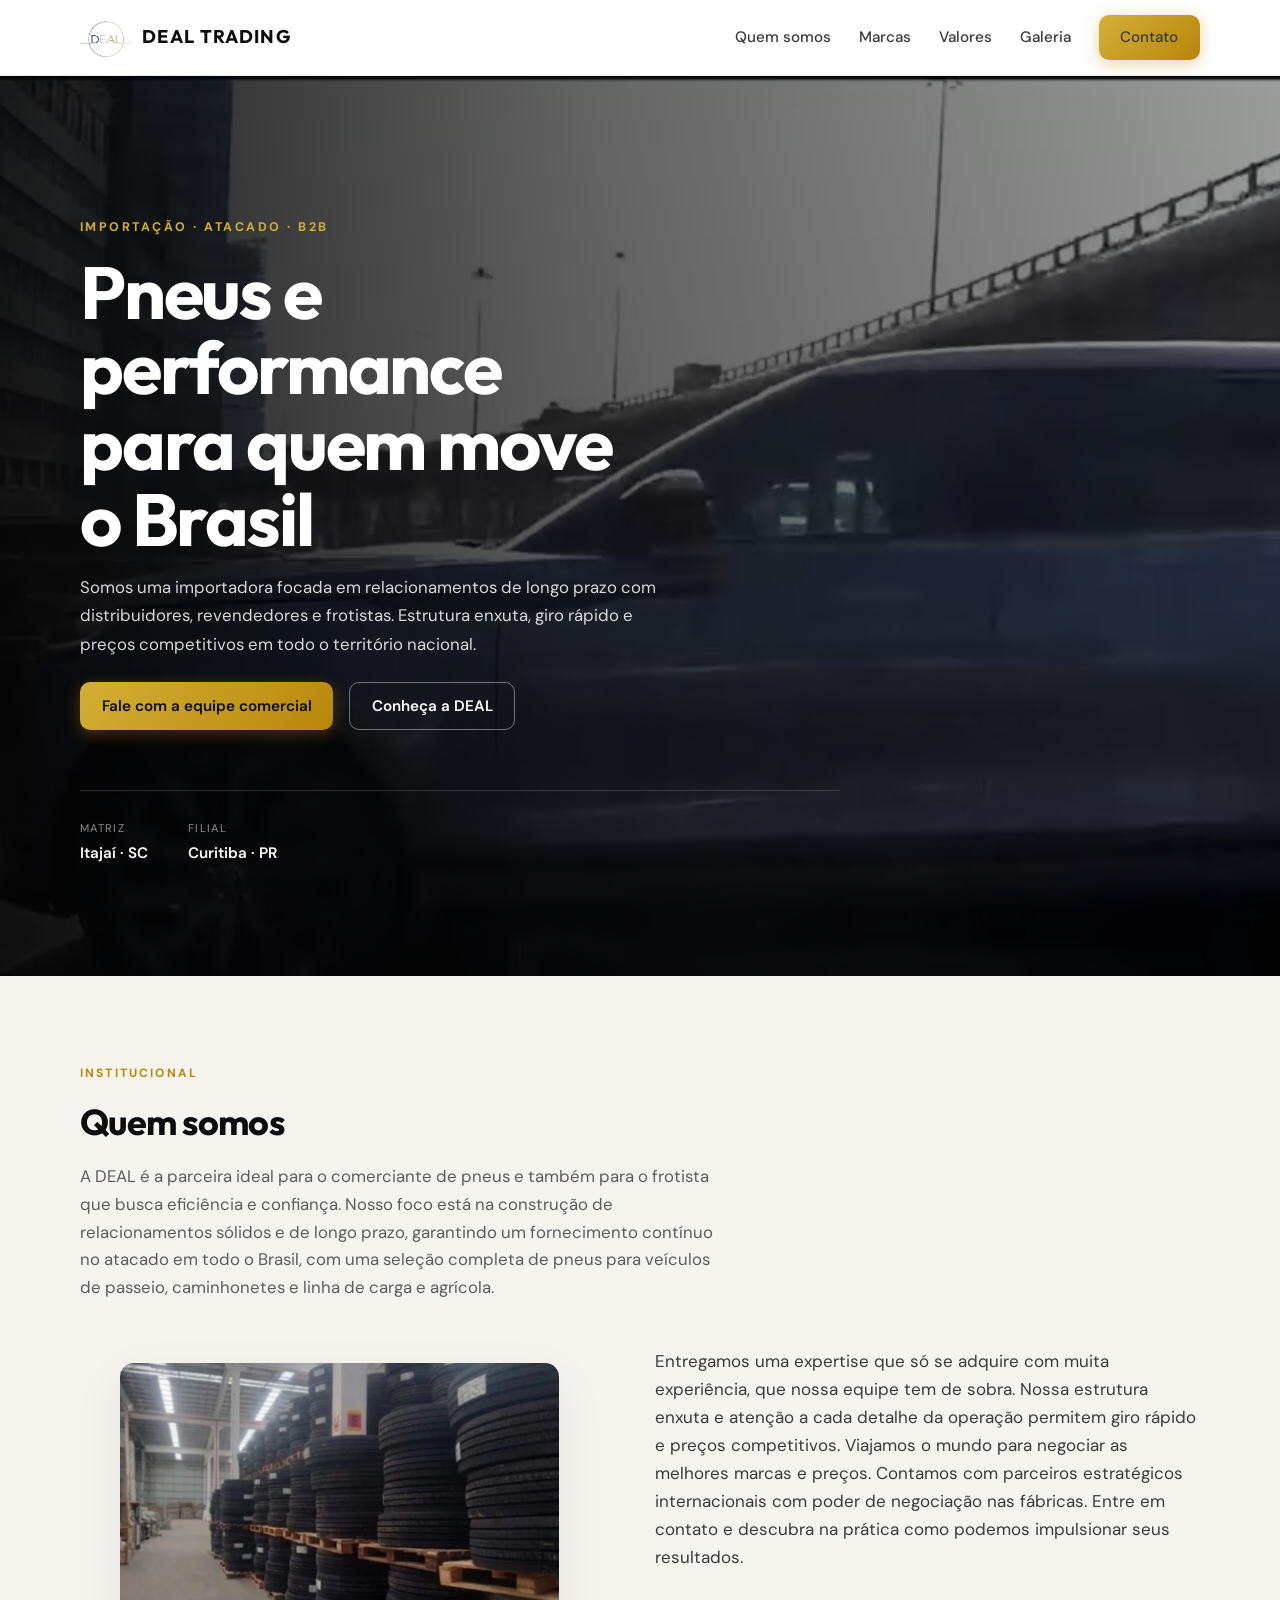
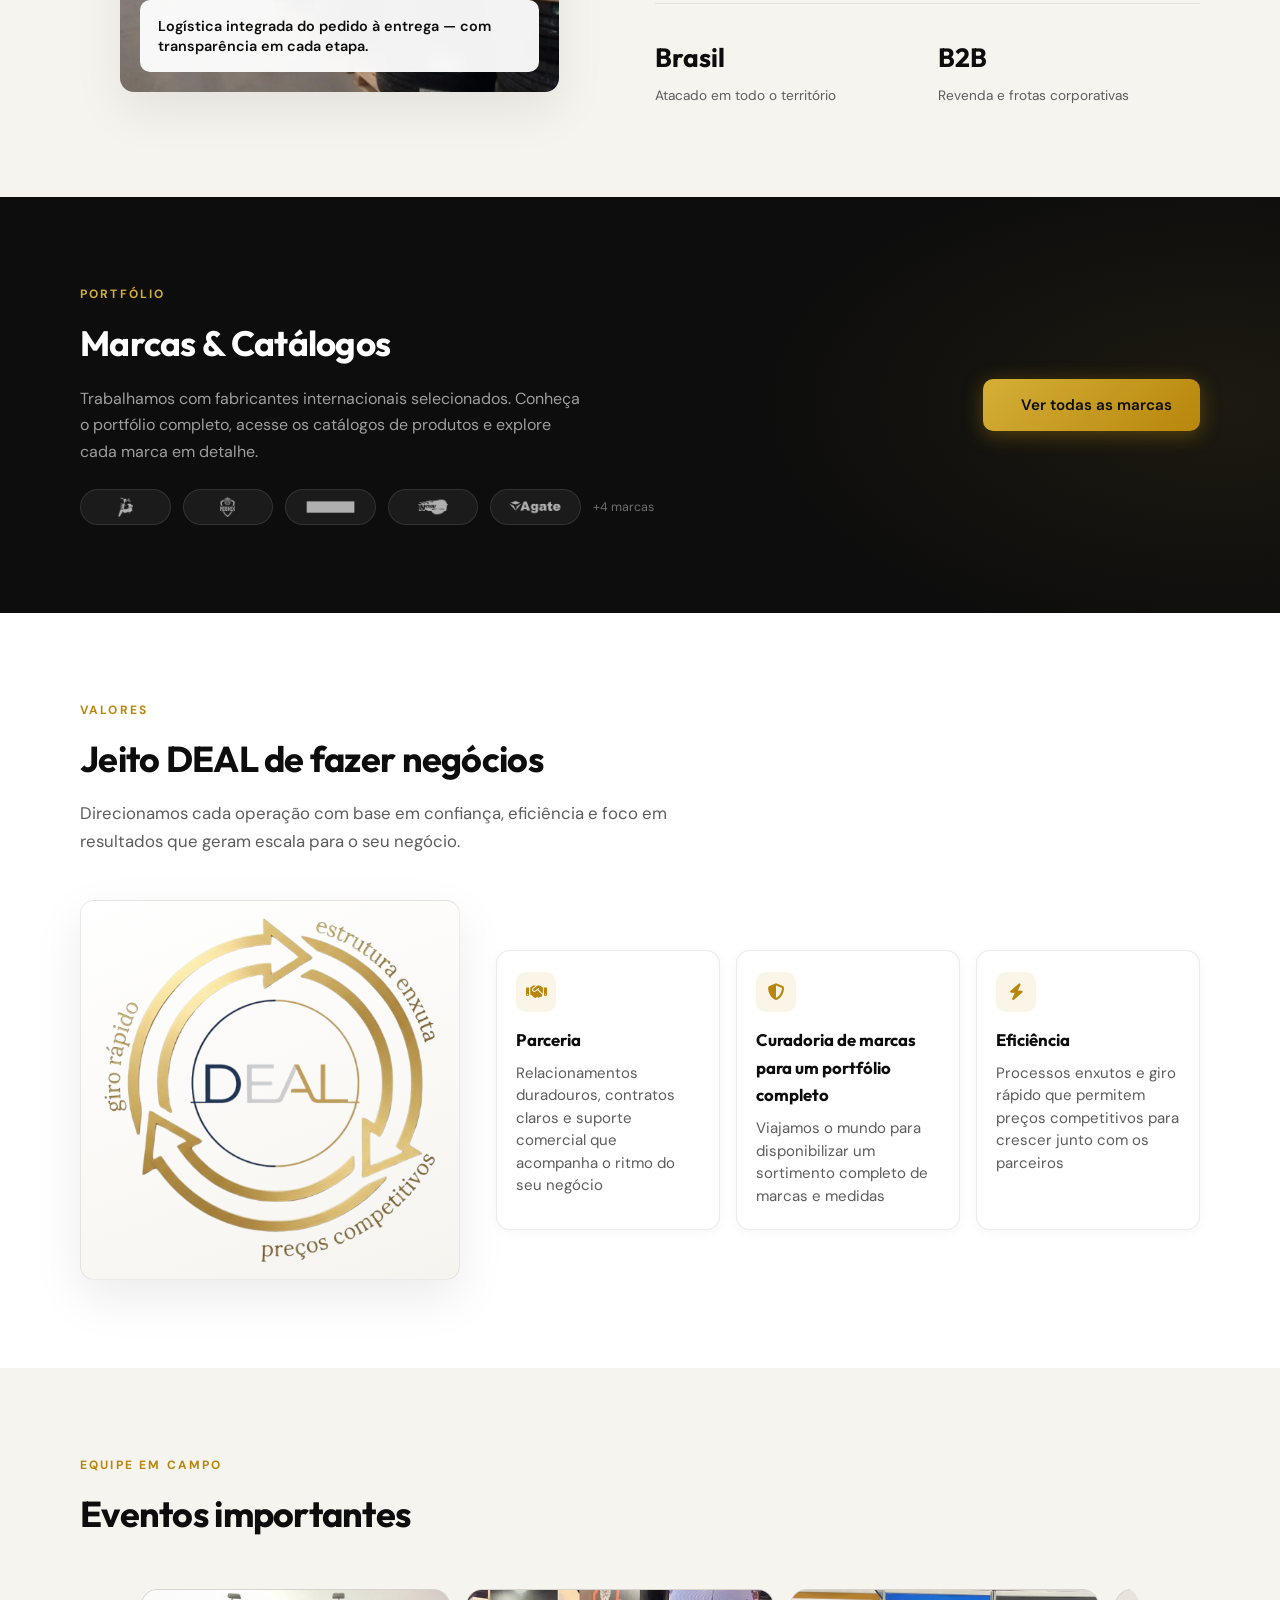
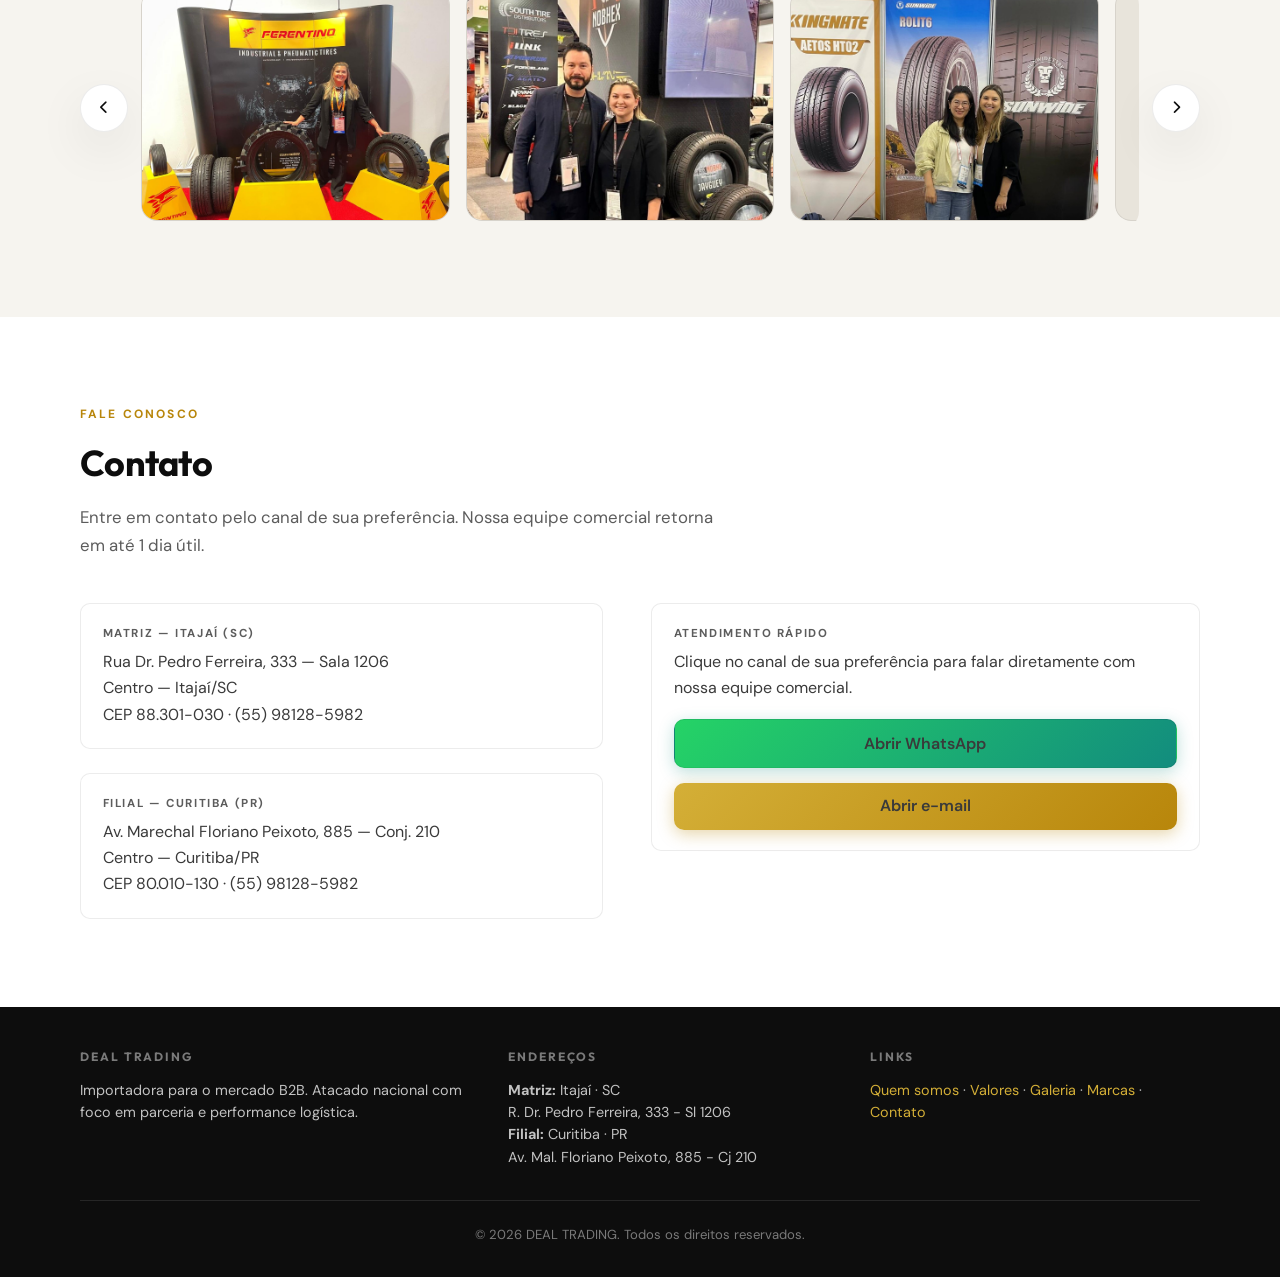
==== commit 92114656: "v3.1" ====
--- a/index.html
+++ b/index.html
@@ -226,12 +226,12 @@
             <div class="contact-block">
               <h3>Matriz — Itajaí (SC)</h3>
               <p>Rua Dr. Pedro Ferreira, 333 — Sala 1206<br>Centro — Itajaí/SC<br>CEP 88.301-030 · <a
-                  href="tel:+555581285982">(55) 8128-5982</a></p>
+                  href="tel:+5555981285982">(55) 98128-5982</a></p>
             </div>
             <div class="contact-block">
               <h3>Filial — Curitiba (PR)</h3>
               <p>Av. Marechal Floriano Peixoto, 885 — Conj. 210<br>Centro — Curitiba/PR<br>CEP 80.010-130 · <a
-                  href="tel:+554181285982">(41) 8128-5982</a></p>
+                  href="tel:+5555981285982">(55) 98128-5982</a></p>
             </div>
           </div>
           <div class="contact-actions">
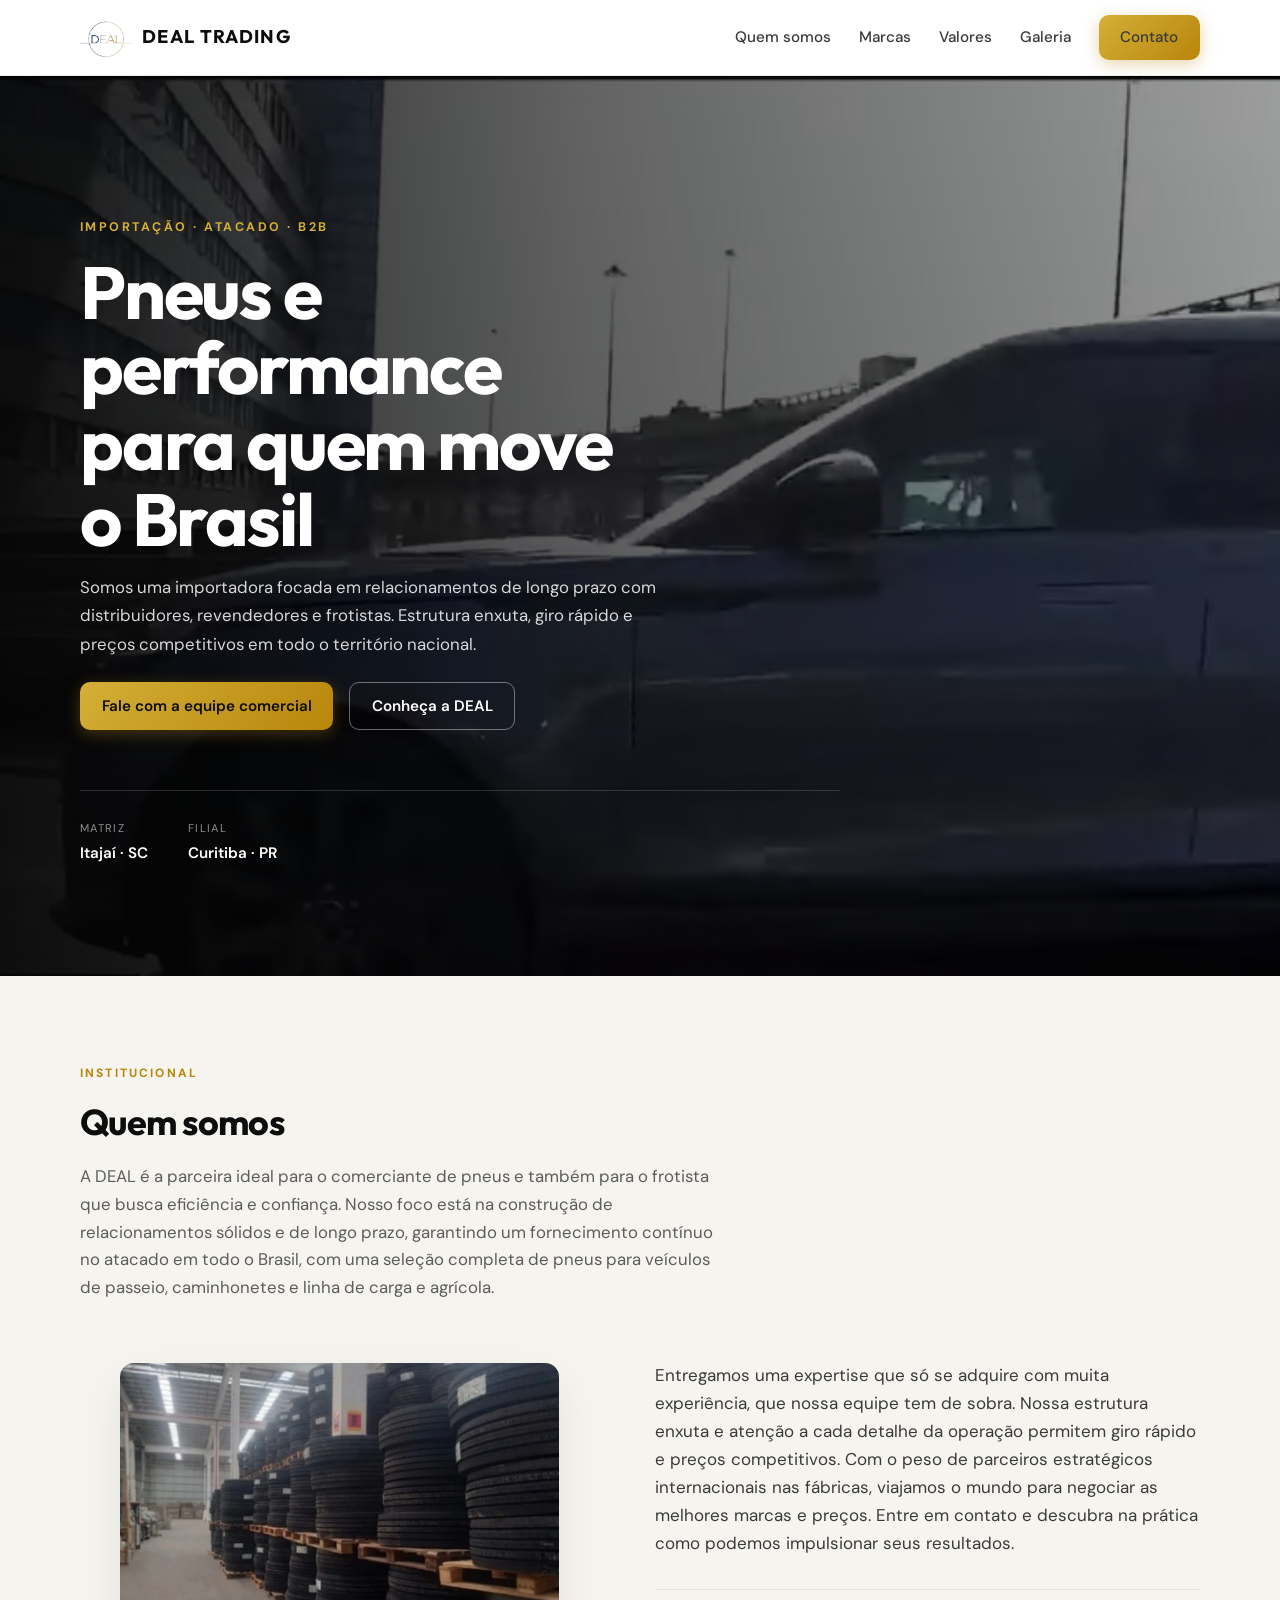
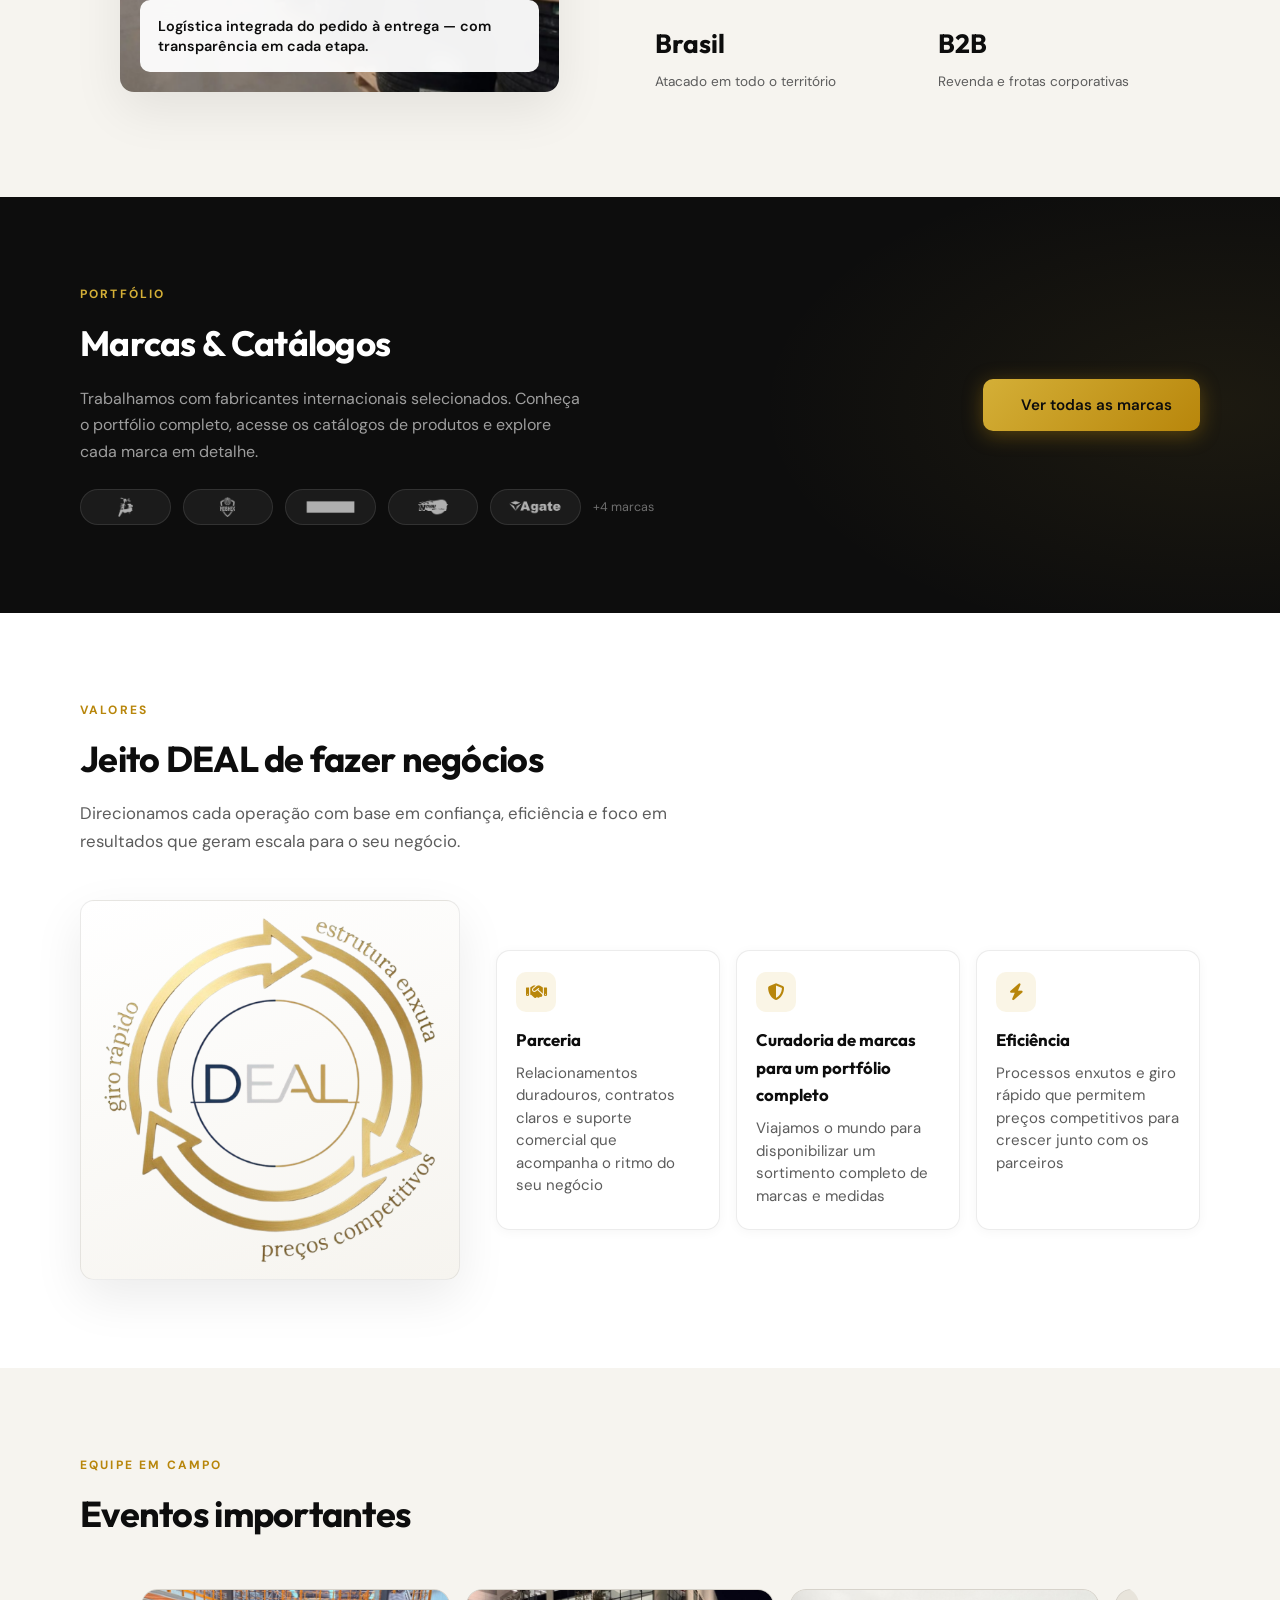
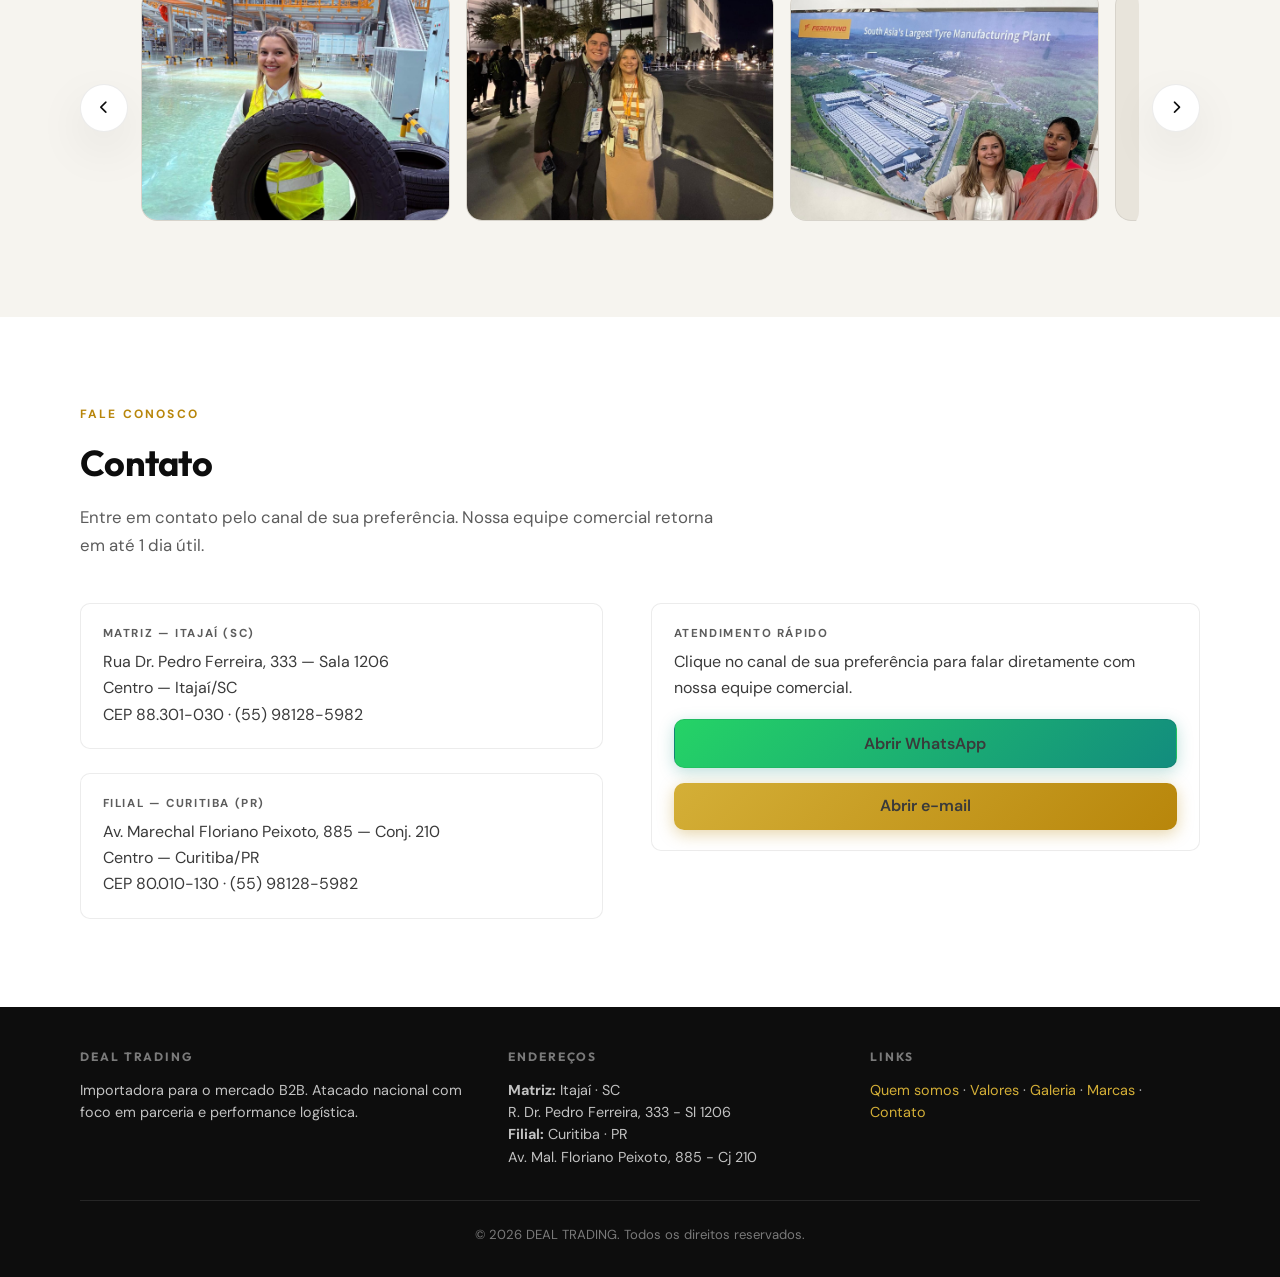
==== commit 469ecdea: "v3.3" ====
--- a/index.html
+++ b/index.html
@@ -60,7 +60,8 @@
 
     <section id="inicio" class="intro-video" aria-labelledby="video-inicio-title">
       <div class="intro-video__media" aria-hidden="true">
-        <video class="intro-video__player" autoplay muted loop playsinline preload="auto" poster="https://images.unsplash.com/photo-1578844251758-2f71da64c96f?q=80&w=2071&auto=format&fit=crop">
+        <video class="intro-video__player" autoplay muted loop playsinline preload="auto"
+          poster="https://images.unsplash.com/photo-1578844251758-2f71da64c96f?q=80&w=2071&auto=format&fit=crop">
           <source src="src/media/deal-apresentacao.webm" type="video/webm">
           <source src="src/media/deal-apresentacao.mp4" type="video/mp4">
           Seu navegador não suporta vídeo HTML5.
@@ -99,19 +100,25 @@
           <p class="section__eyebrow">Institucional</p>
           <h2 id="quem-somos-title" class="section__title">Quem somos</h2>
           <p class="section__desc">
-            A DEAL é a parceira ideal para o comerciante de pneus e também para o frotista que busca eficiência e confiança. Nosso foco está na construção de relacionamentos sólidos e de longo prazo, garantindo um fornecimento contínuo no atacado em todo o Brasil, com uma seleção completa de pneus para veículos de passeio, caminhonetes e linha de carga e agrícola.
+            A DEAL é a parceira ideal para o comerciante de pneus e também para o frotista que busca eficiência e
+            confiança. Nosso foco está na construção de relacionamentos sólidos e de longo prazo, garantindo um
+            fornecimento contínuo no atacado em todo o Brasil, com uma seleção completa de pneus para veículos de
+            passeio, caminhonetes e linha de carga e agrícola.
           </p>
         </header>
         <div class="split">
           <figure class="split__figure">
-            <img src="src\imgs\illustrations\estoque.png"
-              alt="Operação logística em armazém" width="2070" height="1380" loading="lazy">
+            <img src="src\imgs\illustrations\estoque.png" alt="Operação logística em armazém" width="2070" height="1380"
+              loading="lazy">
             <figcaption class="split__badge">Logística integrada do pedido à entrega — com transparência em cada etapa.
             </figcaption>
           </figure>
           <div class="split__text">
             <p>
-              Entregamos uma expertise que só se adquire com muita experiência, que nossa equipe tem de sobra. Nossa estrutura enxuta e atenção a cada detalhe da operação permitem giro rápido e preços competitivos. Viajamos o mundo para negociar as melhores marcas e preços. Contamos com parceiros estratégicos internacionais com poder de negociação nas fábricas. Entre em contato e descubra na prática como podemos impulsionar seus resultados.
+              Entregamos uma expertise que só se adquire com muita experiência, que nossa equipe tem de sobra. Nossa
+              estrutura enxuta e atenção a cada detalhe da operação permitem giro rápido e preços competitivos. Com o
+              peso de parceiros estratégicos internacionais nas fábricas, viajamos o mundo para negociar as melhores
+              marcas e preços. Entre em contato e descubra na prática como podemos impulsionar seus resultados.
             </p>
             <div class="stats" role="list">
               <div class="stat" role="listitem">
@@ -138,7 +145,7 @@
             de produtos e explore cada marca em detalhe.
           </p>
           <div class="marcas-cta__logos" aria-hidden="true" id="marcas-preview-logos">
-            </div>
+          </div>
         </div>
         <div class="marcas-cta__action">
           <a href="marcas.html" class="marcas-cta__btn">
@@ -163,7 +170,8 @@
 
         <div class="values-layout">
           <figure class="values-visual">
-            <img src="src/imgs/illustrations/estrutura-operacional.png" alt="Fluxo operacional da DEAL" width="1240" height="1240" loading="lazy" decoding="async">
+            <img src="src/imgs/illustrations/estrutura-operacional.png" alt="Fluxo operacional da DEAL" width="1240"
+              height="1240" loading="lazy" decoding="async">
           </figure>
 
           <div class="values-block">
@@ -171,7 +179,8 @@
               <article class="value-card" role="listitem">
                 <div class="value-card__icon" aria-hidden="true"><i class="fa-solid fa-handshake"></i></div>
                 <h3>Parceria</h3>
-                <p>Relacionamentos duradouros, contratos claros e suporte comercial que acompanha o ritmo do seu negócio</p>
+                <p>Relacionamentos duradouros, contratos claros e suporte comercial que acompanha o ritmo do seu negócio
+                </p>
               </article>
               <article class="value-card" role="listitem">
                 <div class="value-card__icon" aria-hidden="true"><i class="fa-solid fa-shield-halved"></i></div>
@@ -181,7 +190,8 @@
               <article class="value-card" role="listitem">
                 <div class="value-card__icon" aria-hidden="true"><i class="fa-solid fa-bolt"></i></div>
                 <h3>Eficiência</h3>
-                <p>Processos enxutos e giro rápido que permitem preços competitivos para crescer junto com os parceiros</p>
+                <p>Processos enxutos e giro rápido que permitem preços competitivos para crescer junto com os parceiros
+                </p>
               </article>
             </div>
           </div>
@@ -194,7 +204,7 @@
         <header class="section__head team-gallery__head">
           <p class="section__eyebrow">Equipe em campo</p>
           <h2 id="team-gallery-title" class="section__title">Eventos importantes</h2>
-                  </header>
+        </header>
 
         <div class="team-carousel" data-team-carousel>
           <button class="team-carousel__btn team-carousel__btn--prev" type="button" aria-label="Ver imagem anterior">
@@ -210,7 +220,7 @@
           </button>
         </div>
 
-              </div>
+      </div>
     </section>
     <section id="contato" class="section" aria-labelledby="contato-title">
       <div class="container">
@@ -231,7 +241,7 @@
             <div class="contact-block">
               <h3>Filial — Curitiba (PR)</h3>
               <p>Av. Marechal Floriano Peixoto, 885 — Conj. 210<br>Centro — Curitiba/PR<br>CEP 80.010-130 · <a
-                  href="tel:+5555981285982">(55) 98128-5982</a></p>
+                  href="tel:+555581285982">(55) 98128-5982</a></p>
             </div>
           </div>
           <div class="contact-actions">
@@ -240,8 +250,8 @@
               <p>Clique no canal de sua preferência para falar diretamente com nossa equipe comercial.</p>
               <div class="action-buttons contact-actions__buttons">
                 <a href="https://wa.me/555581285982?text=Ol%C3%A1!%20Vim%20pelo%20site%20da%20DEAL%20TRADING%20e%20gostaria%20de%20uma%20cota%C3%A7%C3%A3o%20no%20atacado."
-                  class="btn btn--ghost btn--block btn--whatsapp" target="_blank"
-                  rel="noopener noreferrer">Abrir WhatsApp</a>
+                  class="btn btn--ghost btn--block btn--whatsapp" target="_blank" rel="noopener noreferrer">Abrir
+                  WhatsApp</a>
                 <a href="mailto:dealtrading.brz@gmail.com?subject=Cota%C3%A7%C3%A3o%20%E2%80%94%20DEAL%20TRADING%20(Atacado)&body=Ol%C3%A1!%20Vim%20pelo%20site%20da%20DEAL%20TRADING%20e%20gostaria%20de%20uma%20cota%C3%A7%C3%A3o%20no%20atacado."
                   class="btn btn--primary btn--block btn--mail">Abrir e-mail</a>
 
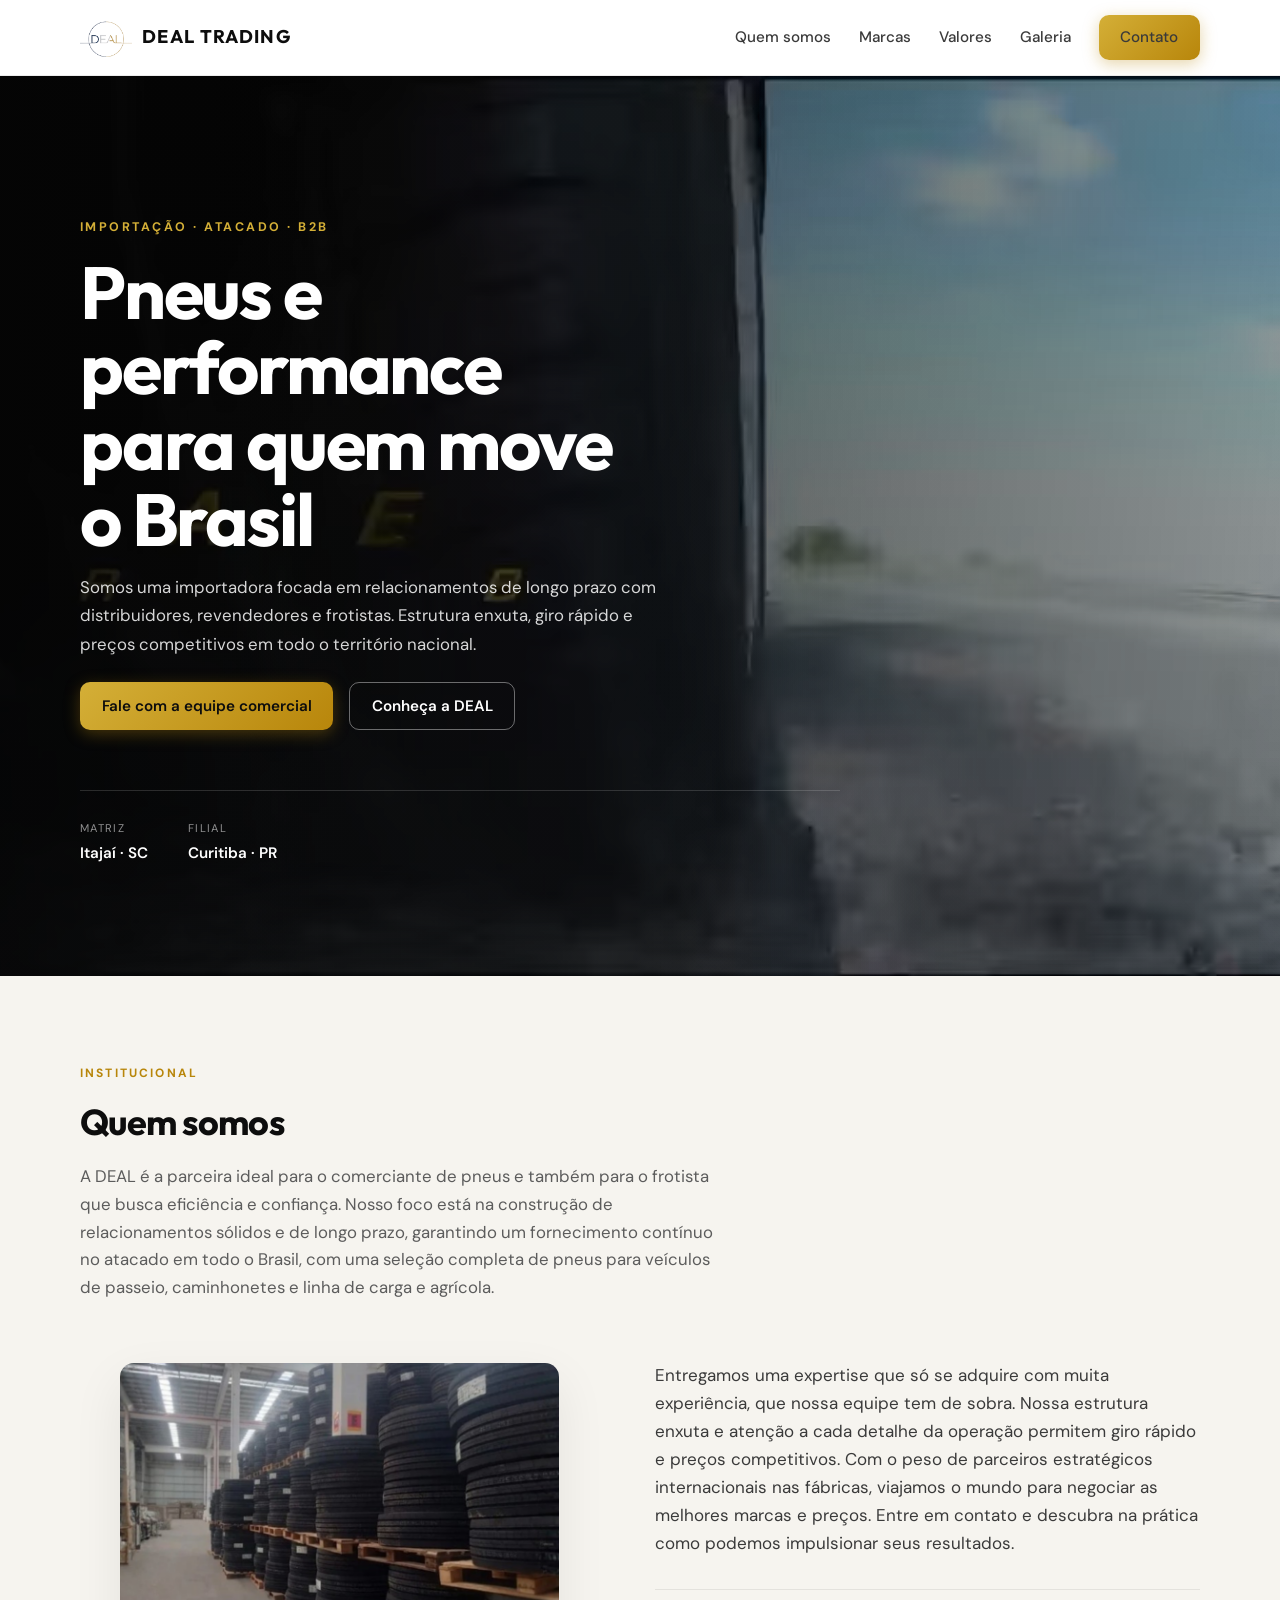
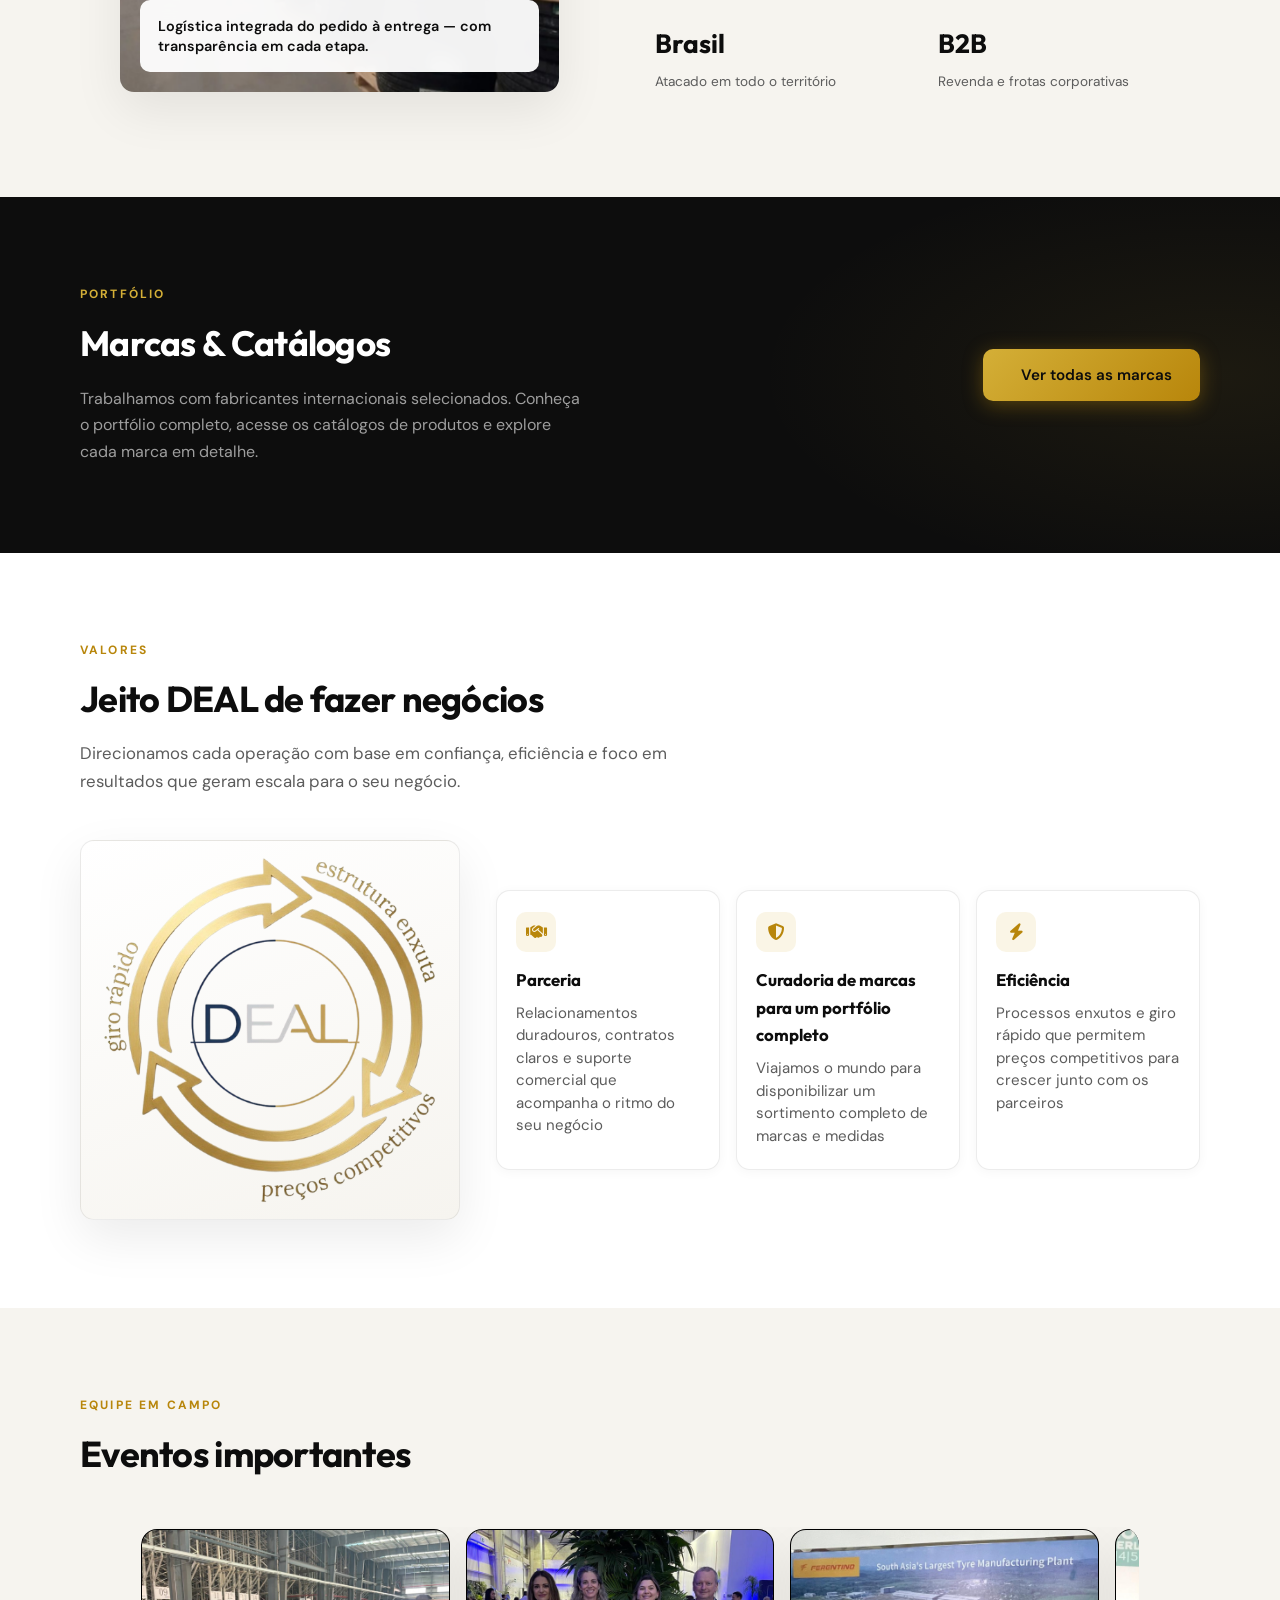
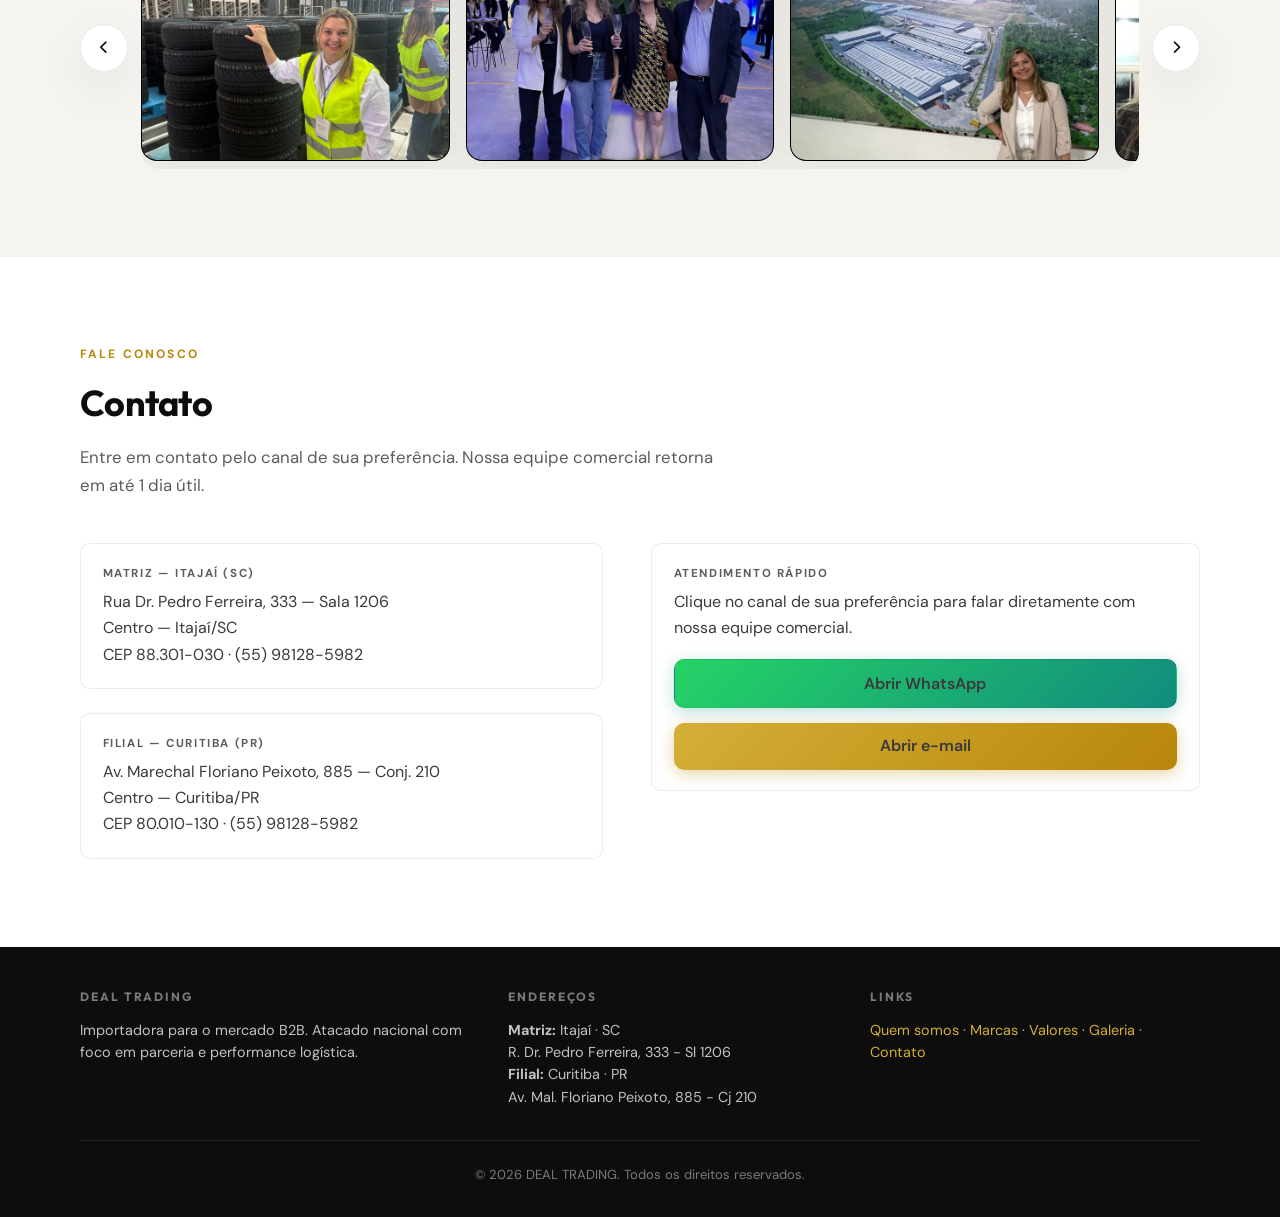
==== commit b515595c: "v4.0" ====
--- a/index.html
+++ b/index.html
@@ -8,8 +8,7 @@
     content="DEAL TRADING — importadora especializada em pneus e soluções B2B. Atacado nacional, logística eficiente e parceria de longo prazo. Matriz em Itajaí (SC).">
   <meta name="theme-color" content="#0d0d0d">
   <title>DEAL TRADING | Importadora</title>
-  <link rel="icon" type="image/svg+xml"
-    href="data:image/svg+xml,%3Csvg xmlns='http://www.w3.org/2000/svg' viewBox='0 0 32 32'%3E%3Crect width='32' height='32' rx='6' fill='%23d4af37'/%3E%3Ctext x='16' y='21' text-anchor='middle' font-family='system-ui' font-size='14' font-weight='700' fill='%230d0d0d'%3ED%3C/text%3E%3C/svg%3E">
+  <link rel="icon" type="image" href="src\imgs\logo.png">
   <link rel="preconnect" href="https://fonts.googleapis.com">
   <link rel="preconnect" href="https://fonts.gstatic.com" crossorigin>
   <link
@@ -18,50 +17,18 @@
   <link rel="stylesheet" href="https://cdnjs.cloudflare.com/ajax/libs/font-awesome/6.5.1/css/all.min.css"
     crossorigin="anonymous" referrerpolicy="no-referrer">
   <link rel="stylesheet" href="src/assets/css/styles.css">
+  <script src="src/assets/js/layout.js" defer></script>
 </head>
 
 <body>
-  <a class="skip-link" href="#conteudo-principal">Ir para o conteúdo</a>
-
-  <header class="site-header">
-    <div class="site-header__inner">
-      <a class="logo" href="#inicio" aria-label="DEAL TRADING — início">
-        <img class="logo__mark" src="src/imgs/logo.png" alt="DEAL TRADING" height="52">
-        <span class="logo__text">
-          <span class="logo__name">Deal Trading</span>
-        </span>
-      </a>
-
-      <nav class="nav" aria-label="Principal">
-        <a href="#quem-somos">Quem somos</a>
-        <a href="marcas.html">Marcas</a>
-        <a href="#valores">Valores</a>
-        <a href="#galeria">Galeria</a>
-        <a href="#contato" class="btn btn--primary">Contato</a>
-      </nav>
-
-      <button class="menu-toggle" type="button" aria-expanded="false" aria-controls="menu-mobile"
-        aria-label="Abrir menu">
-        <span></span>
-        <span></span>
-        <span></span>
-      </button>
-    </div>
-    <nav id="menu-mobile" class="nav-mobile" aria-label="Mobile">
-      <a href="#quem-somos">Quem somos</a>
-      <a href="marcas.html">Marcas</a>
-      <a href="#valores">Valores</a>
-      <a href="#galeria">Galeria</a>
-      <a href="#contato" class="btn btn--primary btn--block">Contato</a>
-    </nav>
-  </header>
+  <div id="site-header-mount"></div>
 
   <main id="conteudo-principal">
 
     <section id="inicio" class="intro-video" aria-labelledby="video-inicio-title">
       <div class="intro-video__media" aria-hidden="true">
         <video class="intro-video__player" autoplay muted loop playsinline preload="auto"
-          poster="https://images.unsplash.com/photo-1578844251758-2f71da64c96f?q=80&w=2071&auto=format&fit=crop">
+          poster="src\media\deal-apresentacao-poster.jpg">
           <source src="src/media/deal-apresentacao.webm" type="video/webm">
           <source src="src/media/deal-apresentacao.mp4" type="video/mp4">
           Seu navegador não suporta vídeo HTML5.
@@ -108,7 +75,7 @@
         </header>
         <div class="split">
           <figure class="split__figure">
-            <img src="src\imgs\illustrations\estoque.png" alt="Operação logística em armazém" width="2070" height="1380"
+            <img src="src/imgs/illustrations/estoque.png" alt="Operação logística em armazém" width="2070" height="1380"
               loading="lazy">
             <figcaption class="split__badge">Logística integrada do pedido à entrega — com transparência em cada etapa.
             </figcaption>
@@ -144,8 +111,6 @@
             Trabalhamos com fabricantes internacionais selecionados. Conheça o portfólio completo, acesse os catálogos
             de produtos e explore cada marca em detalhe.
           </p>
-          <div class="marcas-cta__logos" aria-hidden="true" id="marcas-preview-logos">
-          </div>
         </div>
         <div class="marcas-cta__action">
           <a href="marcas.html" class="marcas-cta__btn">
@@ -155,7 +120,6 @@
         </div>
       </div>
     </section>
-
 
     <section id="valores" class="section" aria-labelledby="valores-title">
       <div class="container">
@@ -210,11 +174,9 @@
           <button class="team-carousel__btn team-carousel__btn--prev" type="button" aria-label="Ver imagem anterior">
             <i class="fa-solid fa-chevron-left" aria-hidden="true"></i>
           </button>
-
           <div class="team-carousel__viewport" tabindex="0" aria-label="Carrossel de fotos da equipe">
             <div class="team-carousel__track"></div>
           </div>
-
           <button class="team-carousel__btn team-carousel__btn--next" type="button" aria-label="Ver próxima imagem">
             <i class="fa-solid fa-chevron-right" aria-hidden="true"></i>
           </button>
@@ -222,6 +184,7 @@
 
       </div>
     </section>
+
     <section id="contato" class="section" aria-labelledby="contato-title">
       <div class="container">
         <header class="section__head">
@@ -254,50 +217,18 @@
                   WhatsApp</a>
                 <a href="mailto:dealtrading.brz@gmail.com?subject=Cota%C3%A7%C3%A3o%20%E2%80%94%20DEAL%20TRADING%20(Atacado)&body=Ol%C3%A1!%20Vim%20pelo%20site%20da%20DEAL%20TRADING%20e%20gostaria%20de%20uma%20cota%C3%A7%C3%A3o%20no%20atacado."
                   class="btn btn--primary btn--block btn--mail">Abrir e-mail</a>
-
               </div>
             </div>
           </div>
         </div>
       </div>
     </section>
+
   </main>
 
-  <footer class="site-footer">
-    <div class="container">
-      <div class="site-footer__grid">
-        <div>
-          <h2>DEAL TRADING</h2>
-          <p>Importadora para o mercado B2B. Atacado nacional com foco em parceria e performance logística.</p>
-        </div>
-        <div>
-          <h2>Endereços</h2>
-          <p>
-            <strong>Matriz:</strong> Itajaí · SC<br>
-            R. Dr. Pedro Ferreira, 333 - Sl 1206<br>
-            <strong>Filial:</strong> Curitiba · PR<br>
-            Av. Mal. Floriano Peixoto, 885 - Cj 210
-          </p>
-        </div>
-        <div>
-          <h2>Links</h2>
-          <p>
-            <a href="#quem-somos">Quem somos</a> ·
-            <a href="#valores">Valores</a> ·
-            <a href="#galeria">Galeria</a> ·
-            <a href="marcas.html">Marcas</a> ·
-            <a href="#contato">Contato</a>
-          </p>
-        </div>
-      </div>
-      <div class="footer-bottom">
-        <p>© <span id="year"></span> DEAL TRADING. Todos os direitos reservados.</p>
-      </div>
-    </div>
-  </footer>
+  <div id="site-footer-mount"></div>
 
   <script src="src/assets/js/main.js"></script>
-  <script>document.getElementById("year").textContent = new Date().getFullYear();</script>
 </body>
 
 </html>
--- a/src/assets/css/styles.css
+++ b/src/assets/css/styles.css
@@ -35,6 +35,7 @@
   html {
     scroll-behavior: auto;
   }
+
   *,
   *::before,
   *::after {
@@ -529,7 +530,7 @@
   gap: 1rem;
 }
 
-.intro-video__content > * {
+.intro-video__content>* {
   max-width: 760px;
 }
 
@@ -1080,7 +1081,8 @@
   background: transparent;
   border: 0;
   border-radius: calc(var(--radius) + 2px);
-  overflow: hidden;
+  overflow: visible;
+  /* evita corte externo */
   box-shadow: none;
   display: block;
   min-height: 100%;
@@ -1089,19 +1091,24 @@
 .team-slide__media {
   margin: 0;
   aspect-ratio: 4 / 3;
-  background: #e8e4db;
+  /* mantém padrão visual */
+  background: #000;
+  /* fundo neutro elegante */
   overflow: hidden;
   border-radius: calc(var(--radius) + 2px);
   border: 1px solid var(--border);
   box-shadow: var(--shadow);
+  display: flex;
+  align-items: center;
+  justify-content: center;
 }
 
 .team-slide__media img {
-  display: block;
   width: 100%;
   height: 100%;
   object-fit: cover;
-  object-position: center;
+  object-position: center top;
+  /* NÃO corta cabeça */
 }
 
 .team-gallery__note {
@@ -1329,480 +1336,525 @@
        MARCAS PAGE — estilos exclusivos
     ============================================================ */
 
-    /* ----- Hero da página ----- */
-    .page-hero {
-      background: var(--ink);
-      padding: 3rem 0 2.75rem;
-      position: relative;
-      overflow: hidden;
-      border-bottom: 1px solid rgba(212,175,55,0.15);
-    }
-
-    .page-hero::before {
-      content: '';
-      position: absolute;
-      inset: 0;
-      background: radial-gradient(ellipse 65% 85% at 90% 55%, rgba(212,175,55,0.07) 0%, transparent 65%);
-      pointer-events: none;
-    }
-
-    .page-hero .container { position: relative; z-index: 1; }
-
-    .breadcrumb {
-      display: flex;
-      align-items: center;
-      gap: 0.4rem;
-      font-size: 0.8rem;
-      color: rgba(255,255,255,0.4);
-      margin-bottom: 1.1rem;
-    }
-
-    .breadcrumb a {
-      color: rgba(255,255,255,0.4);
-      text-decoration: none;
-      transition: color 0.2s;
-    }
-
-    .breadcrumb a:hover { color: var(--gold); }
-    .breadcrumb i { font-size: 0.6rem; }
-
-    .page-hero__eyebrow {
-      font-size: 0.72rem;
-      font-weight: 700;
-      letter-spacing: 0.18em;
-      text-transform: uppercase;
-      color: var(--gold);
-      margin: 0 0 0.5rem;
-    }
-
-    .page-hero h1 {
-      font-family: var(--font-display);
-      font-size: clamp(1.75rem, 4vw, 2.6rem);
-      font-weight: 700;
-      color: #fff;
-      letter-spacing: -0.02em;
-      margin: 0 0 0.6rem;
-    }
-
-    .page-hero p {
-      font-size: 1rem;
-      color: rgba(255,255,255,0.6);
-      max-width: 50ch;
-      margin: 0;
-    }
-
-    /* ----- Barra de filtros ----- */
-    .filters-bar {
-      background: var(--surface);
-      border-bottom: 1px solid var(--border);
-      padding: 0.9rem 0;
-      position: sticky;
-      top: var(--header-h);
-      z-index: 50;
-    }
-
-    .filters-bar .container {
-      display: flex;
-      align-items: center;
-      gap: 0.5rem;
-      flex-wrap: wrap;
-    }
-
-    .filter-btn {
-      padding: 0.4rem 0.95rem;
-      font-family: inherit;
-      font-size: 0.82rem;
-      font-weight: 600;
-      border-radius: 100px;
-      border: 1.5px solid var(--border);
-      background: transparent;
-      color: var(--text-muted);
-      cursor: pointer;
-      white-space: nowrap;
-      transition: all 0.22s var(--ease);
-    }
-
-    .filter-btn:hover {
-      border-color: var(--gold-dark);
-      color: var(--gold-dark);
-    }
-
-    .filter-btn.is-active {
-      background: var(--ink);
-      border-color: var(--ink);
-      color: #fff;
-    }
-
-    /* ----- Grid de marcas ----- */
-    .marcas-main {
-      padding: clamp(2.5rem, 6vw, 4rem) 0;
-      min-height: 50vh;
-    }
-
-    .marcas-count {
-      font-size: 0.85rem;
-      color: var(--text-muted);
-      margin-bottom: 1.5rem;
-    }
-
-    .marcas-count strong { color: var(--ink); }
-
-    .marcas-grid {
-      display: grid;
-      grid-template-columns: repeat(auto-fill, minmax(210px, 1fr));
-      gap: 1.1rem;
-    }
-
-    /* ----- Card de marca ----- */
-    .brand-card {
-      background: var(--surface);
-      border: 1px solid var(--border);
-      border-radius: var(--radius);
-      overflow: hidden;
-      cursor: pointer;
-      display: flex;
-      flex-direction: column;
-      transition: box-shadow var(--transition), transform var(--transition), border-color var(--transition);
-      position: relative;
-    }
-
-    .brand-card::after {
-      content: '';
-      position: absolute;
-      bottom: 0; left: 0; right: 0;
-      height: 3px;
-      background: linear-gradient(90deg, var(--gold), var(--gold-dark));
-      transform: scaleX(0);
-      transform-origin: left;
-      transition: transform 0.3s var(--ease);
-    }
-
-    .brand-card:hover {
-      box-shadow: var(--shadow-hover);
-      transform: translateY(-4px);
-      border-color: rgba(212,175,55,0.3);
-    }
-
-    .brand-card:hover::after { transform: scaleX(1); }
-
-    .brand-card__logo-wrap {
-      height: 110px;
-      display: flex;
-      align-items: center;
-      justify-content: center;
-      padding: 1.25rem;
-      background: var(--surface-alt);
-      border-bottom: 1px solid var(--border);
-    }
-
-    .brand-card__logo-wrap img {
-      max-height: 72px;
-      max-width: 100%;
-      object-fit: contain;
-    }
-
-    .brand-card__logo-wrap.logo-placeholder {
-      font-family: var(--font-display);
-      font-size: 1.4rem;
-      font-weight: 700;
-      line-height: 1.15;
-      text-align: center;
-      padding: 0.5rem;
-      color: var(--gold-dark);
-      word-break: break-word;
-    }
-
-    .brand-card__body {
-      padding: 1rem 1rem 0.85rem;
-      flex: 1;
-      display: flex;
-      flex-direction: column;
-      gap: 0.2rem;
-    }
-
-    .brand-card__cat {
-      font-size: 0.68rem;
-      font-weight: 700;
-      letter-spacing: 0.1em;
-      text-transform: uppercase;
-      color: var(--gold-dark);
-    }
-
-    .brand-card__name {
-      font-family: var(--font-display);
-      font-size: 1rem;
-      font-weight: 700;
-      color: var(--ink);
-      margin: 0;
-    }
-
-    .brand-card__footer {
-      padding: 0.65rem 1rem;
-      border-top: 1px solid var(--border);
-      display: flex;
-      align-items: center;
-      justify-content: space-between;
-    }
-
-    .brand-card__cta {
-      font-size: 0.78rem;
-      font-weight: 600;
-      color: var(--gold-dark);
-      display: flex;
-      align-items: center;
-      gap: 0.3rem;
-    }
-
-    .brand-card__catalog-icon {
-      font-size: 0.78rem;
-      color: var(--text-muted);
-    }
-
-    .brand-card__catalog-icon.has-catalog {
-      color: var(--gold-dark);
-    }
-
-    /* ----- Estado vazio ----- */
-    .brands-empty {
-      display: none;
-      text-align: center;
-      padding: 4rem 1rem;
-      color: var(--text-muted);
-    }
-
-    .brands-empty i {
-      font-size: 2.5rem;
-      color: var(--border);
-      display: block;
-      margin-bottom: 1rem;
-    }
-
-    /* ----- Skeleton ----- */
-    .skeleton-card {
-      background: var(--surface);
-      border: 1px solid var(--border);
-      border-radius: var(--radius);
-      overflow: hidden;
-    }
-
-    .sk {
-      background: linear-gradient(90deg, var(--surface-alt) 25%, #ebe9e3 50%, var(--surface-alt) 75%);
-      background-size: 200% 100%;
-      animation: sk-shimmer 1.4s infinite;
-      border-radius: 4px;
-    }
-
-    @keyframes sk-shimmer {
-      0%   { background-position: 200% 0; }
-      100% { background-position: -200% 0; }
-    }
-
-    .sk-logo-area { height: 110px; border-bottom: 1px solid var(--border); }
-    .sk-body { padding: 1rem; display: flex; flex-direction: column; gap: 0.5rem; }
-    .sk-line { height: 11px; }
-    .sk-title { height: 16px; width: 65%; }
-
-    /* ============================================================
+/* ----- Hero da página ----- */
+.page-hero {
+  background: var(--ink);
+  padding: 3rem 0 2.75rem;
+  position: relative;
+  overflow: hidden;
+  border-bottom: 1px solid rgba(212, 175, 55, 0.15);
+}
+
+.page-hero::before {
+  content: '';
+  position: absolute;
+  inset: 0;
+  background: radial-gradient(ellipse 65% 85% at 90% 55%, rgba(212, 175, 55, 0.07) 0%, transparent 65%);
+  pointer-events: none;
+}
+
+.page-hero .container {
+  position: relative;
+  z-index: 1;
+}
+
+.breadcrumb {
+  display: flex;
+  align-items: center;
+  gap: 0.4rem;
+  font-size: 0.8rem;
+  color: rgba(255, 255, 255, 0.4);
+  margin-bottom: 1.1rem;
+}
+
+.breadcrumb a {
+  color: rgba(255, 255, 255, 0.4);
+  text-decoration: none;
+  transition: color 0.2s;
+}
+
+.breadcrumb a:hover {
+  color: var(--gold);
+}
+
+.breadcrumb i {
+  font-size: 0.6rem;
+}
+
+.page-hero__eyebrow {
+  font-size: 0.72rem;
+  font-weight: 700;
+  letter-spacing: 0.18em;
+  text-transform: uppercase;
+  color: var(--gold);
+  margin: 0 0 0.5rem;
+}
+
+.page-hero h1 {
+  font-family: var(--font-display);
+  font-size: clamp(1.75rem, 4vw, 2.6rem);
+  font-weight: 700;
+  color: #fff;
+  letter-spacing: -0.02em;
+  margin: 0 0 0.6rem;
+}
+
+.page-hero p {
+  font-size: 1rem;
+  color: rgba(255, 255, 255, 0.6);
+  max-width: 50ch;
+  margin: 0;
+}
+
+/* ----- Barra de filtros ----- */
+.filters-bar {
+  background: var(--surface);
+  border-bottom: 1px solid var(--border);
+  padding: 0.9rem 0;
+  position: sticky;
+  top: var(--header-h);
+  z-index: 50;
+}
+
+.filters-bar .container {
+  display: flex;
+  align-items: center;
+  gap: 0.5rem;
+  flex-wrap: wrap;
+}
+
+.filter-btn {
+  padding: 0.4rem 0.95rem;
+  font-family: inherit;
+  font-size: 0.82rem;
+  font-weight: 600;
+  border-radius: 100px;
+  border: 1.5px solid var(--border);
+  background: transparent;
+  color: var(--text-muted);
+  cursor: pointer;
+  white-space: nowrap;
+  transition: all 0.22s var(--ease);
+}
+
+.filter-btn:hover {
+  border-color: var(--gold-dark);
+  color: var(--gold-dark);
+}
+
+.filter-btn.is-active {
+  background: var(--ink);
+  border-color: var(--ink);
+  color: #fff;
+}
+
+/* ----- Grid de marcas ----- */
+.marcas-main {
+  padding: clamp(2.5rem, 6vw, 4rem) 0;
+  min-height: 50vh;
+}
+
+.marcas-count {
+  font-size: 0.85rem;
+  color: var(--text-muted);
+  margin-bottom: 1.5rem;
+}
+
+.marcas-count strong {
+  color: var(--ink);
+}
+
+.marcas-grid {
+  display: grid;
+  grid-template-columns: repeat(auto-fill, minmax(210px, 1fr));
+  gap: 1.1rem;
+}
+
+/* ----- Card de marca ----- */
+.brand-card {
+  background: var(--surface);
+  border: 1px solid var(--border);
+  border-radius: var(--radius);
+  overflow: hidden;
+  cursor: pointer;
+  display: flex;
+  flex-direction: column;
+  transition: box-shadow var(--transition), transform var(--transition), border-color var(--transition);
+  position: relative;
+}
+
+.brand-card::after {
+  content: '';
+  position: absolute;
+  bottom: 0;
+  left: 0;
+  right: 0;
+  height: 3px;
+  background: linear-gradient(90deg, var(--gold), var(--gold-dark));
+  transform: scaleX(0);
+  transform-origin: left;
+  transition: transform 0.3s var(--ease);
+}
+
+.brand-card:hover {
+  box-shadow: var(--shadow-hover);
+  transform: translateY(-4px);
+  border-color: rgba(212, 175, 55, 0.3);
+}
+
+.brand-card:hover::after {
+  transform: scaleX(1);
+}
+
+.brand-card__logo-wrap {
+  height: 110px;
+  display: flex;
+  align-items: center;
+  justify-content: center;
+  padding: 1.25rem;
+  background: var(--surface-alt);
+  border-bottom: 1px solid var(--border);
+}
+
+.brand-card__logo-wrap img {
+  max-height: 72px;
+  max-width: 100%;
+  object-fit: contain;
+}
+
+.brand-card__logo-wrap.logo-placeholder {
+  font-family: var(--font-display);
+  font-size: 1.4rem;
+  font-weight: 700;
+  line-height: 1.15;
+  text-align: center;
+  padding: 0.5rem;
+  color: var(--gold-dark);
+  word-break: break-word;
+}
+
+.brand-card__body {
+  padding: 1rem 1rem 0.85rem;
+  flex: 1;
+  display: flex;
+  flex-direction: column;
+  gap: 0.2rem;
+}
+
+.brand-card__cat {
+  font-size: 0.68rem;
+  font-weight: 700;
+  letter-spacing: 0.1em;
+  text-transform: uppercase;
+  color: var(--gold-dark);
+}
+
+.brand-card__name {
+  font-family: var(--font-display);
+  font-size: 1rem;
+  font-weight: 700;
+  color: var(--ink);
+  margin: 0;
+}
+
+.brand-card__footer {
+  padding: 0.65rem 1rem;
+  border-top: 1px solid var(--border);
+  display: flex;
+  align-items: center;
+  justify-content: space-between;
+}
+
+.brand-card__cta {
+  font-size: 0.78rem;
+  font-weight: 600;
+  color: var(--gold-dark);
+  display: flex;
+  align-items: center;
+  gap: 0.3rem;
+}
+
+.brand-card__catalog-icon {
+  font-size: 0.78rem;
+  color: var(--text-muted);
+}
+
+.brand-card__catalog-icon.has-catalog {
+  color: var(--gold-dark);
+}
+
+/* ----- Estado vazio ----- */
+.brands-empty {
+  display: none;
+  text-align: center;
+  padding: 4rem 1rem;
+  color: var(--text-muted);
+}
+
+.brands-empty i {
+  font-size: 2.5rem;
+  color: var(--border);
+  display: block;
+  margin-bottom: 1rem;
+}
+
+/* ----- Skeleton ----- */
+.skeleton-card {
+  background: var(--surface);
+  border: 1px solid var(--border);
+  border-radius: var(--radius);
+  overflow: hidden;
+}
+
+.sk {
+  background: linear-gradient(90deg, var(--surface-alt) 25%, #ebe9e3 50%, var(--surface-alt) 75%);
+  background-size: 200% 100%;
+  animation: sk-shimmer 1.4s infinite;
+  border-radius: 4px;
+}
+
+@keyframes sk-shimmer {
+  0% {
+    background-position: 200% 0;
+  }
+
+  100% {
+    background-position: -200% 0;
+  }
+}
+
+.sk-logo-area {
+  height: 110px;
+  border-bottom: 1px solid var(--border);
+}
+
+.sk-body {
+  padding: 1rem;
+  display: flex;
+  flex-direction: column;
+  gap: 0.5rem;
+}
+
+.sk-line {
+  height: 11px;
+}
+
+.sk-title {
+  height: 16px;
+  width: 65%;
+}
+
+/* ============================================================
        MODAL
     ============================================================ */
-    .modal-overlay {
-      position: fixed;
-      inset: 0;
-      z-index: 900;
-      background: rgba(13,13,13,0.75);
-      backdrop-filter: blur(6px);
-      -webkit-backdrop-filter: blur(6px);
-      display: flex;
-      align-items: center;
-      justify-content: center;
-      padding: 1rem;
-      opacity: 0;
-      pointer-events: none;
-      transition: opacity 0.26s var(--ease);
-    }
-
-    .modal-overlay.is-open {
-      opacity: 1;
-      pointer-events: all;
-    }
-
-    .modal {
-      background: var(--surface);
-      border-radius: var(--radius);
-      width: min(520px, 100%);
-      max-height: calc(100dvh - 2rem);
-      overflow-y: auto;
-      box-shadow: 0 32px 80px rgba(13,13,13,0.28);
-      transform: translateY(18px) scale(0.97);
-      transition: transform 0.3s var(--ease);
-    }
-
-    .modal-overlay.is-open .modal {
-      transform: translateY(0) scale(1);
-    }
-
-    /* Header do modal */
-    .modal__head {
-      background: var(--ink);
-      padding: 1.4rem 1.4rem 1.2rem;
-      display: flex;
-      align-items: flex-start;
-      gap: 1rem;
-      position: relative;
-    }
-
-    .modal__logo {
-      width: 60px;
-      height: 60px;
-      flex-shrink: 0;
-      border-radius: var(--radius-sm);
-      background: rgba(255,255,255,0.07);
-      border: 1px solid rgba(255,255,255,0.1);
-      display: flex;
-      align-items: center;
-      justify-content: center;
-      overflow: hidden;
-    }
-
-    .modal__logo img {
-      max-width: 100%;
-      max-height: 100%;
-      object-fit: contain;
-      padding: 0.4rem;
-    }
-
-    .modal__logo.logo-placeholder {
-      font-family: var(--font-display);
-      font-size: 0.62rem;
-      font-weight: 700;
-      line-height: 1.08;
-      text-align: center;
-      padding: 0.35rem;
-      color: var(--gold);
-      word-break: break-word;
-    }
-
-    .modal__logo.logo-placeholder--dark {
-      color: var(--gold);
-    }
-
-    .modal__titles { flex: 1; }
-
-    .modal__cat {
-      font-size: 0.68rem;
-      font-weight: 700;
-      letter-spacing: 0.14em;
-      text-transform: uppercase;
-      color: var(--gold);
-      margin: 0 0 0.2rem;
-    }
-
-    .modal__name {
-      font-family: var(--font-display);
-      font-size: 1.3rem;
-      font-weight: 700;
-      color: #fff;
-      margin: 0;
-      line-height: 1.2;
-    }
-
-    .modal__close {
-      position: absolute;
-      top: 0.9rem;
-      right: 0.9rem;
-      width: 30px;
-      height: 30px;
-      display: flex;
-      align-items: center;
-      justify-content: center;
-      background: rgba(255,255,255,0.08);
-      border: none;
-      border-radius: 7px;
-      color: rgba(255,255,255,0.65);
-      cursor: pointer;
-      font-size: 0.82rem;
-      transition: background 0.2s, color 0.2s;
-    }
-
-    .modal__close:hover {
-      background: rgba(255,255,255,0.16);
-      color: #fff;
-    }
-
-    /* Body do modal */
-    .modal__body { padding: 1.4rem; }
-
-    .modal__desc {
-      font-size: 0.975rem;
-      line-height: 1.65;
-      color: var(--text);
-      margin: 0 0 1.25rem;
-    }
-
-    /* Meta (segmento + site) */
-    .modal__meta {
-      display: flex;
-      flex-wrap: wrap;
-      gap: 1.25rem;
-      padding: 0.9rem 1rem;
-      background: var(--surface-alt);
-      border: 1px solid var(--border);
-      border-radius: var(--radius-sm);
-      margin-bottom: 1.25rem;
-    }
-
-    .modal__meta-item { display: flex; flex-direction: column; gap: 0.12rem; }
-
-    .modal__meta-label {
-      font-size: 0.66rem;
-      font-weight: 700;
-      letter-spacing: 0.12em;
-      text-transform: uppercase;
-      color: var(--text-muted);
-    }
-
-    .modal__meta-value {
-      font-size: 0.9rem;
-      font-weight: 600;
-      color: var(--ink);
-    }
-
-    .modal__meta-value a {
-      color: var(--gold-dark);
-      text-decoration: none;
-    }
-
-    .modal__meta-value a:hover { text-decoration: underline; }
-
-    /* Área de catálogo */
-    .modal__catalog-actions {
-      display: grid;
-      grid-template-columns: 1fr 1fr;
-      gap: 0.7rem;
-    }
-
-    .modal__no-catalog {
-      padding: 0.8rem 1rem;
-      background: var(--surface-alt);
-      border: 1px dashed var(--border);
-      border-radius: var(--radius-sm);
-      font-size: 0.87rem;
-      color: var(--text-muted);
-      text-align: center;
-    }
-
-    .modal__no-catalog a {
-      color: var(--gold-dark);
-      font-weight: 600;
-    }
-
-    .btn:disabled {
-      opacity: 0.42;
-      cursor: not-allowed;
-      pointer-events: none;
-      transform: none;
-      box-shadow: none;
-    }
+.modal-overlay {
+  position: fixed;
+  inset: 0;
+  z-index: 900;
+  background: rgba(13, 13, 13, 0.75);
+  backdrop-filter: blur(6px);
+  -webkit-backdrop-filter: blur(6px);
+  display: flex;
+  align-items: center;
+  justify-content: center;
+  padding: 1rem;
+  opacity: 0;
+  pointer-events: none;
+  transition: opacity 0.26s var(--ease);
+}
+
+.modal-overlay.is-open {
+  opacity: 1;
+  pointer-events: all;
+}
+
+.modal {
+  background: var(--surface);
+  border-radius: var(--radius);
+  width: min(520px, 100%);
+  max-height: calc(100dvh - 2rem);
+  overflow-y: auto;
+  box-shadow: 0 32px 80px rgba(13, 13, 13, 0.28);
+  transform: translateY(18px) scale(0.97);
+  transition: transform 0.3s var(--ease);
+}
+
+.modal-overlay.is-open .modal {
+  transform: translateY(0) scale(1);
+}
+
+/* Header do modal */
+.modal__head {
+  background: var(--ink);
+  padding: 1.4rem 1.4rem 1.2rem;
+  display: flex;
+  align-items: flex-start;
+  gap: 1rem;
+  position: relative;
+}
+
+.modal__logo {
+  width: 60px;
+  height: 60px;
+  flex-shrink: 0;
+  border-radius: var(--radius-sm);
+  background: rgba(255, 255, 255, 0.07);
+  border: 1px solid rgba(255, 255, 255, 0.1);
+  display: flex;
+  align-items: center;
+  justify-content: center;
+  overflow: hidden;
+}
+
+.modal__logo img {
+  max-width: 100%;
+  max-height: 100%;
+  object-fit: contain;
+  padding: 0.4rem;
+}
+
+.modal__logo.logo-placeholder {
+  font-family: var(--font-display);
+  font-size: 0.62rem;
+  font-weight: 700;
+  line-height: 1.08;
+  text-align: center;
+  padding: 0.35rem;
+  color: var(--gold);
+  word-break: break-word;
+}
+
+.modal__logo.logo-placeholder--dark {
+  color: var(--gold);
+}
+
+.modal__titles {
+  flex: 1;
+}
+
+.modal__cat {
+  font-size: 0.68rem;
+  font-weight: 700;
+  letter-spacing: 0.14em;
+  text-transform: uppercase;
+  color: var(--gold);
+  margin: 0 0 0.2rem;
+}
+
+.modal__name {
+  font-family: var(--font-display);
+  font-size: 1.3rem;
+  font-weight: 700;
+  color: #fff;
+  margin: 0;
+  line-height: 1.2;
+}
+
+.modal__close {
+  position: absolute;
+  top: 0.9rem;
+  right: 0.9rem;
+  width: 30px;
+  height: 30px;
+  display: flex;
+  align-items: center;
+  justify-content: center;
+  background: rgba(255, 255, 255, 0.08);
+  border: none;
+  border-radius: 7px;
+  color: rgba(255, 255, 255, 0.65);
+  cursor: pointer;
+  font-size: 0.82rem;
+  transition: background 0.2s, color 0.2s;
+}
+
+.modal__close:hover {
+  background: rgba(255, 255, 255, 0.16);
+  color: #fff;
+}
+
+/* Body do modal */
+.modal__body {
+  padding: 1.4rem;
+}
+
+.modal__desc {
+  font-size: 0.975rem;
+  line-height: 1.65;
+  color: var(--text);
+  margin: 0 0 1.25rem;
+}
+
+/* Meta (segmento + site) */
+.modal__meta {
+  display: flex;
+  flex-wrap: wrap;
+  gap: 1.25rem;
+  padding: 0.9rem 1rem;
+  background: var(--surface-alt);
+  border: 1px solid var(--border);
+  border-radius: var(--radius-sm);
+  margin-bottom: 1.25rem;
+}
+
+.modal__meta-item {
+  display: flex;
+  flex-direction: column;
+  gap: 0.12rem;
+}
+
+.modal__meta-label {
+  font-size: 0.66rem;
+  font-weight: 700;
+  letter-spacing: 0.12em;
+  text-transform: uppercase;
+  color: var(--text-muted);
+}
+
+.modal__meta-value {
+  font-size: 0.9rem;
+  font-weight: 600;
+  color: var(--ink);
+}
+
+.modal__meta-value a {
+  color: var(--gold-dark);
+  text-decoration: none;
+}
+
+.modal__meta-value a:hover {
+  text-decoration: underline;
+}
+
+/* Área de catálogo */
+.modal__catalog-actions {
+  display: grid;
+  grid-template-columns: 1fr 1fr;
+  gap: 0.7rem;
+}
+
+.modal__no-catalog {
+  padding: 0.8rem 1rem;
+  background: var(--surface-alt);
+  border: 1px dashed var(--border);
+  border-radius: var(--radius-sm);
+  font-size: 0.87rem;
+  color: var(--text-muted);
+  text-align: center;
+}
+
+.modal__no-catalog a {
+  color: var(--gold-dark);
+  font-weight: 600;
+}
+
+.btn:disabled {
+  opacity: 0.42;
+  cursor: not-allowed;
+  pointer-events: none;
+  transform: none;
+  box-shadow: none;
+}
 
 /* ===== ESTADOS AUXILIARES / MARCAS ===== */
 .brands-empty {
@@ -1870,3 +1922,335 @@
 .sk-line--xl {
   width: 60%;
 }
+
+/* ============================================================
+   BRAND CARD — Indicador de mídia  (v2)
+   Substitui .brand-card__catalog-icon
+============================================================ */
+.brand-card__media-indicator {
+  display: flex;
+  align-items: center;
+  gap: 0.25rem;
+  font-size: 0.78rem;
+  color: var(--text-muted);
+  flex-shrink: 0;
+}
+
+.brand-card__media-indicator.no-media {
+  color: var(--border);
+}
+
+.brand-card__media-indicator.has-media {
+  color: var(--gold-dark);
+}
+
+/* Ícone por tipo */
+.brand-card__media-indicator.media-badge--pdf {
+  color: #c0392b;
+}
+
+.brand-card__media-indicator.media-badge--video {
+  color: #2980b9;
+}
+
+.brand-card__media-indicator.media-badge--imagem {
+  color: #27ae60;
+}
+
+.brand-card__media-indicator.media-badge--link {
+  color: var(--gold-dark);
+}
+
+/* Multi-arquivo: dourado */
+.brand-card__media-indicator.has-media--multi {
+  color: var(--gold-dark);
+}
+
+.brand-card__media-indicator .media-count {
+  font-weight: 700;
+  font-size: 0.72rem;
+  background: var(--gold-dark);
+  color: var(--ink);
+  border-radius: 20px;
+  padding: 0 0.38rem;
+  line-height: 1.5;
+}
+
+/* ============================================================
+   MODAL — Seção de arquivos  (v3)
+   Cards mobile-first + paginação
+============================================================ */
+
+/* Wrapper geral */
+.modal__files-wrap {
+  display: flex;
+  flex-direction: column;
+  gap: 0.75rem;
+}
+
+/* Cabeçalho: contagem + paginação na mesma linha */
+.modal__files-header {
+  display: flex;
+  align-items: center;
+  justify-content: space-between;
+  gap: 0.5rem;
+  min-height: 28px;
+}
+
+.modal__files-count {
+  font-size: 0.72rem;
+  font-weight: 700;
+  letter-spacing: 0.08em;
+  text-transform: uppercase;
+  color: var(--text-muted);
+}
+
+/* Paginação */
+.modal__files-pagination {
+  display: flex;
+  align-items: center;
+  gap: 0.4rem;
+  flex-shrink: 0;
+}
+
+.modal__page-btn {
+  width: 28px;
+  height: 28px;
+  display: flex;
+  align-items: center;
+  justify-content: center;
+  border: 1px solid var(--border);
+  border-radius: 6px;
+  background: var(--surface);
+  color: var(--ink);
+  cursor: pointer;
+  font-size: 0.72rem;
+  transition: background 0.15s, border-color 0.15s;
+}
+
+.modal__page-btn:hover:not(:disabled) {
+  background: var(--gold-soft);
+  border-color: var(--gold);
+}
+
+.modal__page-btn:disabled {
+  opacity: 0.35;
+  cursor: not-allowed;
+}
+
+.modal__page-info {
+  font-size: 0.75rem;
+  font-weight: 600;
+  color: var(--text-muted);
+  min-width: 36px;
+  text-align: center;
+}
+
+/* Lista de cards */
+.modal__files-list {
+  display: flex;
+  flex-direction: column;
+  gap: 0.5rem;
+}
+
+/* ── Card de arquivo (mobile-first) ── */
+.modal__file-card {
+  display: grid;
+  grid-template-columns: 44px 1fr;
+  grid-template-rows: auto auto;
+  grid-template-areas:
+    "icon info"
+    "icon actions";
+  gap: 0.1rem 0.75rem;
+  padding: 0.85rem 0.9rem;
+  background: var(--surface-alt);
+  border: 1px solid var(--border);
+  border-radius: var(--radius-sm);
+  transition: border-color 0.18s;
+}
+
+.modal__file-card:hover {
+  border-color: var(--gold);
+}
+
+/* Ícone de tipo */
+.modal__file-card__icon {
+  grid-area: icon;
+  width: 44px;
+  height: 44px;
+  border-radius: 10px;
+  display: flex;
+  align-items: center;
+  justify-content: center;
+  font-size: 1.15rem;
+  flex-shrink: 0;
+  align-self: center;
+}
+
+.modal__file-card--pdf .modal__file-card__icon {
+  background: #fde8e8;
+  color: #c0392b;
+}
+
+.modal__file-card--video .modal__file-card__icon {
+  background: #dff0ff;
+  color: #2980b9;
+}
+
+.modal__file-card--imagem .modal__file-card__icon {
+  background: #e8faf0;
+  color: #27ae60;
+}
+
+.modal__file-card--link .modal__file-card__icon {
+  background: var(--gold-soft);
+  color: var(--gold-dark);
+}
+
+/* Info */
+.modal__file-card__info {
+  grid-area: info;
+  display: flex;
+  flex-direction: column;
+  gap: 0.08rem;
+  min-width: 0;
+  padding-top: 0.05rem;
+}
+
+.modal__file-card__label {
+  font-size: 0.9rem;
+  font-weight: 600;
+  color: var(--ink);
+  line-height: 1.3;
+  overflow: hidden;
+  text-overflow: ellipsis;
+  white-space: nowrap;
+}
+
+.modal__file-card__type {
+  font-size: 0.62rem;
+  font-weight: 700;
+  letter-spacing: 0.1em;
+  color: var(--text-muted);
+}
+
+/* Ações — abaixo da info no mobile */
+.modal__file-card__actions {
+  grid-area: actions;
+  display: flex;
+  gap: 0.4rem;
+  flex-wrap: wrap;
+  align-items: center;
+  padding-top: 0.45rem;
+}
+
+/* Botões de ação */
+.modal__file-action-btn {
+  display: inline-flex;
+  align-items: center;
+  gap: 0.35rem;
+  padding: 0.42rem 0.85rem;
+  font-size: 0.78rem;
+  font-weight: 600;
+  border-radius: var(--radius-sm);
+  background: var(--ink);
+  color: #fff;
+  border: none;
+  cursor: pointer;
+  text-decoration: none;
+  transition: background 0.18s, color 0.18s;
+  white-space: nowrap;
+  flex: 1;
+  justify-content: center;
+  min-width: 90px;
+}
+
+.modal__file-action-btn:hover {
+  background: var(--gold-dark);
+  color: var(--ink);
+}
+
+.modal__file-action-btn--ghost {
+  background: transparent;
+  color: var(--ink);
+  border: 1px solid var(--border);
+}
+
+.modal__file-action-btn--ghost:hover {
+  background: var(--gold-soft);
+  border-color: var(--gold);
+}
+
+/* Player inline */
+.modal__file-card__player {
+  grid-column: 1 / -1;
+  margin-top: 0.6rem;
+  border-radius: var(--radius-sm);
+  overflow: hidden;
+}
+
+.modal__file-card__player--video video {
+  width: 100%;
+  max-height: 260px;
+  background: #000;
+  display: block;
+  border-radius: var(--radius-sm);
+}
+
+.modal__file-card__player--imagem img {
+  width: 100%;
+  max-height: 300px;
+  object-fit: contain;
+  background: var(--surface);
+  display: block;
+  border-radius: var(--radius-sm);
+}
+
+/* ── Desktop: layout horizontal mais compacto ── */
+@media (min-width: 641px) {
+  .modal__file-card {
+    grid-template-columns: 40px 1fr auto;
+    grid-template-rows: auto;
+    grid-template-areas: "icon info actions";
+    align-items: center;
+    padding: 0.7rem 0.9rem;
+  }
+
+  .modal__file-card__icon {
+    width: 40px;
+    height: 40px;
+    font-size: 1rem;
+  }
+
+  .modal__file-card__info {
+    padding-top: 0;
+  }
+
+  .modal__file-card__actions {
+    flex-wrap: nowrap;
+    padding-top: 0;
+    gap: 0.35rem;
+  }
+
+  .modal__file-action-btn {
+    flex: none;
+    min-width: unset;
+  }
+
+  .modal__file-card__player {
+    grid-column: 2 / -1;
+  }
+}
+
+/* Mensagem sem arquivos */
+.modal__no-files {
+  display: flex;
+  align-items: center;
+  gap: 0.6rem;
+  padding: 0.9rem 1rem;
+  background: var(--surface-alt);
+  border: 1px dashed var(--border);
+  border-radius: var(--radius-sm);
+  font-size: 0.87rem;
+  color: var(--text-muted);
+}
